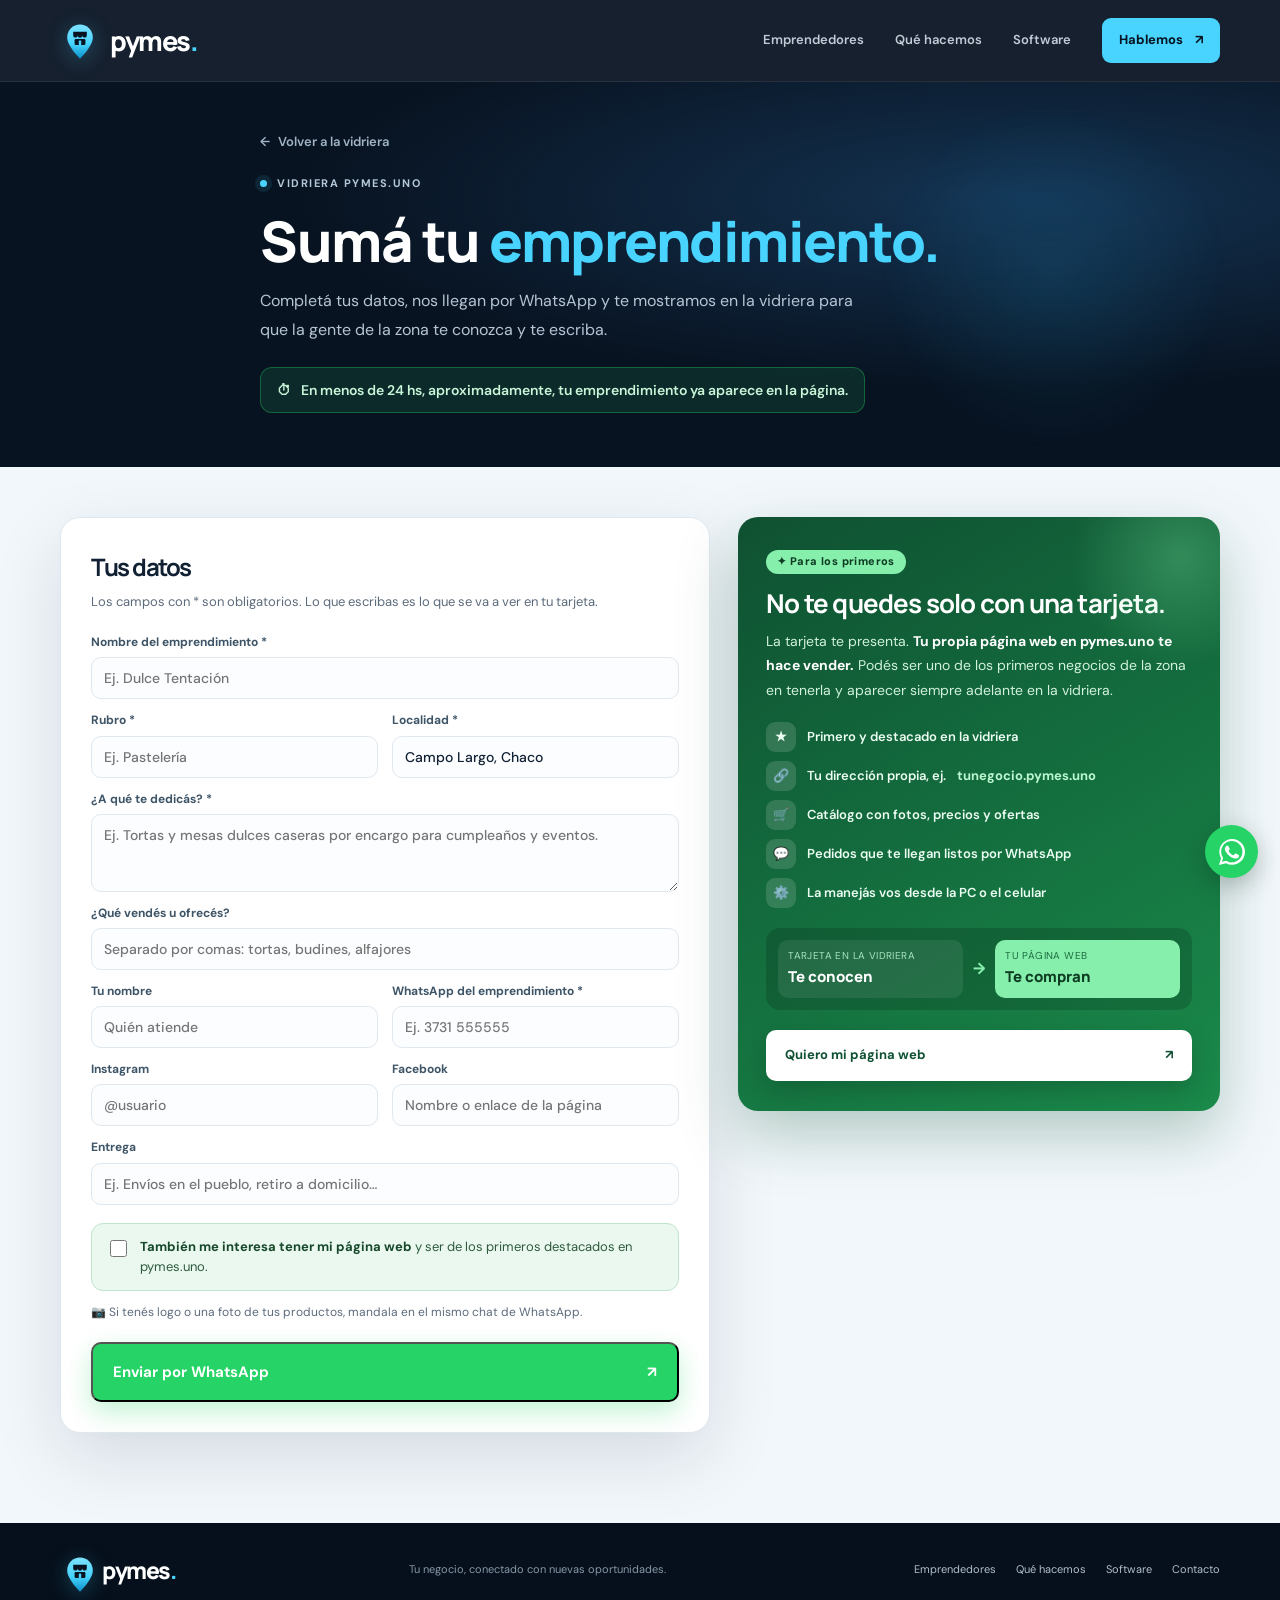
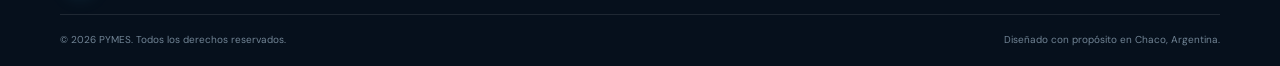
==== sumate.html @ 7f814255 "Add files via upload" ====
<!doctype html>
<html lang="es">
<head>
  <meta charset="utf-8">
  <meta name="viewport" content="width=device-width, initial-scale=1">
  <meta name="theme-color" content="#081321">
  <meta name="description" content="Sumá tu emprendimiento a la vidriera de pymes.uno: completá tus datos y en menos de 24 hs aparecés para que la gente de la zona te conozca.">
  <meta property="og:title" content="Sumá tu emprendimiento | pymes.uno">
  <meta property="og:description" content="Completá tus datos y en menos de 24 hs tu emprendimiento aparece en la vidriera de pymes.uno.">
  <meta property="og:type" content="website">
  <meta property="og:image" content="https://pymes.uno/assets/compartir.png">
  <meta property="og:image:width" content="1200">
  <meta property="og:image:height" content="630">
  <meta name="twitter:card" content="summary_large_image">
  <link rel="apple-touch-icon" href="assets/logo-512.png">
  <title>Sumá tu emprendimiento — pymes.uno</title>
  <link rel="icon" href="assets/favicon.svg" type="image/svg+xml">
  <link rel="preconnect" href="https://fonts.googleapis.com">
  <link rel="preconnect" href="https://fonts.gstatic.com" crossorigin>
  <link href="https://fonts.googleapis.com/css2?family=DM+Sans:wght@400;500;600;700&family=Manrope:wght@400;500;600;700;800&display=swap" rel="stylesheet">
  <link rel="stylesheet" href="styles.css">
</head>
<body>
  <a class="skip-link" href="#contenido">Saltar al contenido</a>
  <header class="site-header" id="inicio">
    <div class="container nav-wrap">
      <a class="brand" href="index.html" aria-label="PYMES, ir al inicio">
        <span class="brand-mark" aria-hidden="true"><img src="assets/logo-icono.svg" alt="" width="38" height="38"></span>
        <span class="brand-name">pymes<span>.</span></span>
      </a>
      <button class="menu-toggle" aria-label="Abrir menú" aria-expanded="false" aria-controls="site-nav">
        <span></span><span></span><span></span>
      </button>
      <nav class="site-nav" id="site-nav" aria-label="Navegación principal">
        <a href="index.html#emprendedores">Emprendedores</a>
        <a href="index.html#servicios">Qué hacemos</a>
        <a href="index.html#software">Software</a>
        <a class="nav-cta" href="index.html#contacto">Hablemos <span aria-hidden="true">↗</span></a>
      </nav>
    </div>
  </header>

  <main id="contenido">
    <section class="sm-hero section-dark">
      <div class="hero-glow glow-one"></div>
      <div class="container sm-hero-inner">
        <a class="sm-back" href="index.html#emprendedores"><span aria-hidden="true">←</span> Volver a la vidriera</a>
        <div class="eyebrow"><span class="eyebrow-dot"></span> Vidriera pymes.uno</div>
        <h1>Sumá tu <span>emprendimiento.</span></h1>
        <p class="sm-lead">Completá tus datos, nos llegan por WhatsApp y te mostramos en la vidriera para que la gente de la zona te conozca y te escriba.</p>
        <div class="sm-badge"><span aria-hidden="true">⏱</span> En menos de 24&nbsp;hs, aproximadamente, tu emprendimiento ya aparece en la página.</div>
      </div>
    </section>

    <section class="sm-body">
      <div class="container sm-grid">
        <form class="sm-form" id="alta-form" novalidate>
          <h2>Tus datos</h2>
          <p class="sm-form-sub">Los campos con * son obligatorios. Lo que escribas es lo que se va a ver en tu tarjeta.</p>

          <div class="alta-grid">
            <label class="alta-full">Nombre del emprendimiento *<input name="nombre" required maxlength="60" placeholder="Ej. Dulce Tentación"></label>
            <label>Rubro *<input name="rubro" required maxlength="40" list="alta-rubros" placeholder="Ej. Pastelería"></label>
            <label>Localidad *<input name="localidad" required maxlength="50" value="Campo Largo, Chaco"></label>
            <label class="alta-full">¿A qué te dedicás? *<textarea name="descripcion" required maxlength="220" rows="3" placeholder="Ej. Tortas y mesas dulces caseras por encargo para cumpleaños y eventos."></textarea></label>
            <label class="alta-full">¿Qué vendés u ofrecés?<input name="ofrece" maxlength="120" placeholder="Separado por comas: tortas, budines, alfajores"></label>
            <label>Tu nombre<input name="responsable" maxlength="40" placeholder="Quién atiende"></label>
            <label>WhatsApp del emprendimiento *<input name="whatsapp" required inputmode="tel" maxlength="20" placeholder="Ej. 3731 555555"></label>
            <label>Instagram<input name="instagram" maxlength="40" placeholder="@usuario"></label>
            <label>Facebook<input name="facebook" maxlength="120" placeholder="Nombre o enlace de la página"></label>
            <label class="alta-full">Entrega<input name="entrega" maxlength="60" placeholder="Ej. Envíos en el pueblo, retiro a domicilio…"></label>
          </div>
          <datalist id="alta-rubros"><option value="Pastelería"><option value="Comida casera"><option value="Ropa y accesorios"><option value="Artesanías"><option value="Belleza y estética"><option value="Servicios"><option value="Oficios"><option value="Almacén"><option value="Distribuidora"><option value="Plantas y jardín"><option value="Mascotas"><option value="Tecnología"></datalist>

          <label class="alta-check"><input type="checkbox" name="quiereweb" id="alta-quiereweb"> <span><strong>También me interesa tener mi página web</strong> y ser de los primeros destacados en pymes.uno.</span></label>
          <p class="alta-tip">📷 Si tenés logo o una foto de tus productos, mandala en el mismo chat de WhatsApp.</p>
          <p class="alta-error" id="alta-error" hidden></p>

          <button type="submit" class="button sm-submit">Enviar por WhatsApp <span aria-hidden="true">↗</span></button>
          <p class="sm-ok" id="alta-ok" hidden>✅ ¡Listo! Se abrió WhatsApp con tus datos: <strong>tocá enviar</strong> y en menos de 24&nbsp;hs aparecés en la vidriera.</p>
        </form>

        <aside class="upsell" aria-labelledby="upsell-titulo">
          <span class="upsell-tag">✦ Para los primeros</span>
          <h3 id="upsell-titulo">No te quedes solo con una tarjeta.</h3>
          <p>La tarjeta te presenta. <strong>Tu propia página web en pymes.uno te hace vender.</strong> Podés ser uno de los primeros negocios de la zona en tenerla y aparecer siempre adelante en la vidriera.</p>
          <ul class="upsell-list">
            <li><span>★</span> Primero y destacado en la vidriera</li>
            <li><span>🔗</span> Tu dirección propia, ej. <b>tunegocio.pymes.uno</b></li>
            <li><span>🛒</span> Catálogo con fotos, precios y ofertas</li>
            <li><span>💬</span> Pedidos que te llegan listos por WhatsApp</li>
            <li><span>⚙️</span> La manejás vos desde la PC o el celular</li>
          </ul>
          <div class="upsell-compare" aria-label="Tarjeta o página web">
            <div><small>Tarjeta en la vidriera</small><b>Te conocen</b></div>
            <span aria-hidden="true">→</span>
            <div class="upsell-compare-web"><small>Tu página web</small><b>Te compran</b></div>
          </div>
          <a class="button upsell-btn" id="upsell-cta" href="index.html#contacto">Quiero mi página web <span aria-hidden="true">↗</span></a>
        </aside>
      </div>
    </section>
  </main>

  <footer class="site-footer">
    <div class="container footer-main"><a class="brand footer-brand" href="index.html"><span class="brand-mark" aria-hidden="true"><img src="assets/logo-icono.svg" alt="" width="38" height="38"></span><span class="brand-name">pymes<span>.</span></span></a><p>Tu negocio, conectado con nuevas oportunidades.</p><nav aria-label="Enlaces del pie de página"><a href="index.html#emprendedores">Emprendedores</a><a href="index.html#servicios">Qué hacemos</a><a href="index.html#software">Software</a><a href="index.html#contacto">Contacto</a></nav></div>
    <div class="container footer-bottom"><span>© <span id="year">2026</span> PYMES. Todos los derechos reservados.</span><span>Diseñado con propósito en Chaco, Argentina.</span></div>
  </footer>

  <a class="whatsapp-float" id="whatsapp-float" href="https://wa.me/5490000000000" target="_blank" rel="noopener noreferrer" aria-label="Contactar a PYMES por WhatsApp"><svg viewBox="0 0 24 24" aria-hidden="true"><path d="M20.5 3.5A11.8 11.8 0 0 0 12.1 0C5.6 0 .3 5.3.3 11.8c0 2.1.6 4.1 1.6 5.9L0 24l6.5-1.7a11.8 11.8 0 0 0 5.6 1.4h.1c6.5 0 11.8-5.3 11.8-11.8 0-3.2-1.2-6.2-3.5-8.4ZM12.1 21.7a9.8 9.8 0 0 1-5-1.4l-.4-.2-3.9 1 1-3.8-.3-.4a9.7 9.7 0 0 1-1.5-5.2c0-5.4 4.4-9.8 9.8-9.8 2.6 0 5.1 1 6.9 2.9a9.7 9.7 0 0 1 2.9 6.9c0 5.4-4.4 9.8-9.8 9.8Zm5.4-7.3c-.3-.2-1.8-.9-2.1-1-.3-.1-.5-.2-.7.2-.2.3-.8 1-1 1.2-.2.2-.4.2-.7.1-.3-.2-1.3-.5-2.4-1.5-.9-.8-1.5-1.8-1.7-2.1-.2-.3 0-.5.1-.6l.5-.6c.2-.2.2-.3.3-.5.1-.2 0-.4 0-.6-.1-.2-.7-1.7-1-2.3-.2-.6-.5-.5-.7-.5H7.5c-.2 0-.6.1-.9.4-.3.3-1.2 1.1-1.2 2.6s1.2 3 1.4 3.2c.2.2 2.3 3.5 5.6 4.9.8.3 1.4.5 1.9.6.8.2 1.5.2 2 .1.6-.1 1.8-.7 2-1.4.2-.7.2-1.3.2-1.4-.1-.1-.3-.2-.6-.4Z"/></svg></a>
  <script src="script.js"></script>
</body>
</html>
---- styles.css ----
/* PYMES — estilos principales. Personalizá los colores desde :root. */
:root{--navy:#081321;--navy-2:#0d1d30;--navy-3:#132940;--cyan:#48d4ff;--cyan-2:#7de2ff;--blue:#0b91c8;--ink:#112033;--muted:#5c6b7c;--pale:#f2f7fb;--line:#dfe8ef;--white:#fff;--radius:20px;--shadow:0 24px 70px rgba(9,28,48,.12)}
*{box-sizing:border-box}html{scroll-behavior:smooth;scroll-padding-top:92px}body{margin:0;font-family:"DM Sans",sans-serif;color:var(--ink);background:#fff;line-height:1.6;-webkit-font-smoothing:antialiased}body.menu-open{overflow:hidden}a{color:inherit;text-decoration:none}button{font:inherit}.container{width:min(1160px,calc(100% - 48px));margin-inline:auto}.skip-link{position:absolute;left:-999px;top:10px;z-index:100;background:white;padding:10px}.skip-link:focus{left:10px}.site-header{height:82px;position:sticky;top:0;z-index:50;background:rgba(8,19,33,.94);backdrop-filter:blur(18px);border-bottom:1px solid rgba(255,255,255,.08)}.nav-wrap{height:100%;display:flex;align-items:center;justify-content:space-between}.brand{display:inline-flex;align-items:center;gap:10px;color:white}.brand-mark{display:grid;place-items:center;width:40px;height:40px}.brand-mark img{display:block;width:40px;height:40px;filter:drop-shadow(0 4px 10px rgba(72,212,255,.25))}.brand-mark svg{width:30px;height:30px;fill:none;stroke:var(--navy);stroke-width:2.7;stroke-linecap:round;stroke-linejoin:round}.brand-name{font:800 27px/1 Manrope,sans-serif;letter-spacing:-1.5px}.brand-name span{color:var(--cyan)}.site-nav{display:flex;align-items:center;gap:31px;color:#c2ccd7;font-size:13px;font-weight:600}.site-nav a:not(.nav-cta):hover,.site-footer nav a:hover{color:var(--cyan)}.nav-cta{background:var(--cyan);color:var(--navy);padding:12px 17px;border-radius:9px;font-weight:700}.nav-cta span{margin-left:9px}.menu-toggle{display:none;background:none;border:0;color:white}.hero{position:relative;overflow:hidden;background:radial-gradient(ellipse at 77% 43%,#122e4a 0,transparent 45%),var(--navy);color:white;padding:82px 0 0}.hero-glow{position:absolute;pointer-events:none;border-radius:50%;filter:blur(1px)}.glow-one{width:350px;height:350px;right:4%;top:5%;background:radial-gradient(circle,rgba(33,172,227,.13),transparent 70%)}.glow-two{width:240px;height:240px;left:-120px;bottom:10%;background:radial-gradient(circle,rgba(72,212,255,.08),transparent 70%)}.hero-grid{position:relative;display:grid;grid-template-columns:1.04fr .96fr;gap:40px;align-items:center;min-height:480px}.hero-copy{padding-bottom:44px;position:relative;z-index:2}.eyebrow{display:flex;align-items:center;gap:10px;color:#b4c8d9;font-size:11px;font-weight:700;letter-spacing:1.5px;text-transform:uppercase}.eyebrow-dot{width:7px;height:7px;border-radius:50%;background:var(--cyan);box-shadow:0 0 0 5px rgba(72,212,255,.1)}h1,h2,h3,p{margin-top:0}h1,h2,h3{font-family:Manrope,sans-serif;letter-spacing:-1.5px}h1{font-size:clamp(42px,5.2vw,66px);line-height:1.12;margin:25px 0 20px;font-weight:800}h1 span,h2 span{color:var(--cyan)}.hero-lead{max-width:515px;color:#b6c5d4;font-size:17px;line-height:1.8;margin-bottom:29px}.hero-actions{display:flex;gap:12px;flex-wrap:wrap}.button{display:inline-flex;align-items:center;justify-content:center;gap:19px;padding:15px 19px;border-radius:10px;font-size:13px;font-weight:700;transition:transform .2s,background .2s;cursor:pointer}.button:hover{transform:translateY(-2px)}.button-primary{background:var(--cyan);color:var(--navy);box-shadow:0 8px 25px rgba(72,212,255,.12)}.button-primary:hover{background:var(--cyan-2)}.button-ghost{border:1px solid rgba(255,255,255,.2);color:#e0e8ef}.button-ghost:hover{background:rgba(255,255,255,.06)}.hero-proof{display:flex;align-items:center;gap:11px;margin-top:31px}.proof-icon{width:25px;height:25px;border:1px solid rgba(72,212,255,.4);border-radius:50%;display:grid;place-items:center;color:var(--cyan)}.proof-icon svg{width:14px;height:14px;fill:none;stroke:currentColor;stroke-width:2.5;stroke-linecap:round;stroke-linejoin:round}.hero-proof p{margin:0;color:#9aabba;font-size:12px}.hero-proof strong{color:#e5edf4}.hero-art{position:relative;height:425px;display:flex;align-items:center;justify-content:center}.orbit{position:absolute;border:1px solid rgba(89,192,231,.12);border-radius:50%;transform:rotate(-20deg)}.orbit-a{width:430px;height:290px}.orbit-b{width:500px;height:340px;transform:rotate(30deg)}.browser-card{position:relative;width:min(390px,85%);z-index:2;background:#e8f1f6;border:1px solid rgba(255,255,255,.45);border-radius:13px;overflow:hidden;box-shadow:0 30px 80px rgba(0,0,0,.28);transform:rotate(-3deg)}.browser-top{height:32px;display:flex;align-items:center;gap:12px;padding:0 12px;background:#d6e3eb}.browser-dots{display:flex;gap:4px}.browser-dots i{width:6px;height:6px;background:#94a8b7;border-radius:50%}.browser-address{flex:1;text-align:center;background:#edf3f7;border-radius:5px;color:#9aaab6;font-size:7px;padding:3px}.browser-menu{font-size:10px;color:#8295a3}.mock-site{background:#fff;min-height:255px;color:#10273a;position:relative;overflow:hidden}.mock-nav{height:39px;display:flex;align-items:center;justify-content:space-between;padding:0 18px;border-bottom:1px solid #edf1f4}.mock-logo{font-size:8px;font-weight:800;letter-spacing:1px}.mock-logo span{color:#2688a8}.mock-links{font-size:5px;color:#778997}.mock-content{padding:30px 0 25px 23px;position:relative;z-index:2;width:65%}.mock-kicker{font-size:6px;letter-spacing:1.5px;color:#288eae;font-weight:800}.mock-title{font:800 25px/1.05 Manrope,sans-serif;letter-spacing:-1px;margin:9px 0}.mock-lines i{display:block;width:90px;height:3px;background:#dce6ec;border-radius:2px;margin:5px 0}.mock-lines i+ i{width:65px}.mock-btn{width:70px;height:18px;background:#0e2b43;border-radius:4px;margin-top:14px}.mock-photo{position:absolute;right:0;top:48px;width:43%;height:180px;background:linear-gradient(145deg,#b7d8dc,#e4d3b3);overflow:hidden}.photo-sun{position:absolute;right:20px;top:22px;width:36px;height:36px;border-radius:50%;background:#f3c879}.photo-hill{position:absolute;bottom:-20px;width:130px;height:120px;border-radius:50% 50% 0 0;transform:rotate(-20deg)}.hill-a{left:-30px;background:#5d9d9b}.hill-b{right:-45px;background:#356d79;transform:rotate(25deg)}.mock-bottom{display:flex;gap:6px;padding:10px 18px;background:#f6f9fb}.mock-bottom span{height:17px;flex:1;background:#e4edf2;border-radius:3px}.phone-card{position:absolute;z-index:3;right:3%;bottom:29px;width:106px;height:205px;border:4px solid #dce9f0;border-radius:20px;background:#dce9f0;box-shadow:0 20px 40px #020a12aa;transform:rotate(7deg)}.phone-speaker{position:absolute;top:4px;left:35px;width:28px;height:4px;border-radius:4px;background:#718391;z-index:3}.phone-screen{height:100%;border-radius:14px;overflow:hidden;background:white;padding:20px 8px 8px;color:#143047}.phone-brand{font-size:6px;font-weight:800;letter-spacing:.5px}.phone-image{height:68px;margin-top:8px;border-radius:4px;background:linear-gradient(145deg,#b4d9dc,#e6c88f);position:relative}.phone-image:after{content:"";position:absolute;width:70px;height:55px;bottom:-10px;right:-5px;background:#4b898a;clip-path:polygon(0 100%,55% 0,100% 100%)}.phone-line{height:4px;width:68%;background:#dce6eb;border-radius:3px;margin-top:6px}.phone-line.long{width:90%;margin-top:11px}.phone-button{height:12px;width:55%;background:#102c44;border-radius:3px;margin-top:9px}.phone-row{display:flex;gap:5px;margin-top:12px}.phone-row i{height:20px;flex:1;background:#edf3f5;border-radius:3px}.float-chip{position:absolute;z-index:4;display:flex;align-items:center;gap:8px;border:1px solid rgba(255,255,255,.12);background:rgba(16,37,57,.9);backdrop-filter:blur(12px);padding:10px 13px;border-radius:10px;font-size:10px;color:#e3edf5;box-shadow:0 10px 35px #0002}.chip-top{top:38px;left:0}.chip-bottom{bottom:37px;left:1%}.chip-dot{width:7px;height:7px;border-radius:50%;background:#56e0ad;box-shadow:0 0 0 4px #56e0ad20}.chip-check{display:grid;place-items:center;background:#48d4ff;color:#081321;border-radius:50%;width:17px;height:17px;font-weight:800}.hero-bottom{position:relative;display:flex;align-items:center;gap:28px;padding:24px 0 25px;border-top:1px solid rgba(255,255,255,.1);font-size:10px;letter-spacing:1.3px;color:#8498aa}.hero-bottom>span{font-weight:700}.hero-categories{display:flex;gap:13px;align-items:center;flex-wrap:wrap;letter-spacing:0;color:#c1ced9;font-size:12px}.hero-categories b{color:var(--cyan)}.trust-strip{border-bottom:1px solid #eaf0f4;background:#fff}.trust-inner{display:grid;grid-template-columns:repeat(3,1fr);padding:25px 0;gap:20px}.trust-item{display:flex;align-items:center;gap:13px;padding-left:24px;border-right:1px solid #e8eef2}.trust-item:first-child{padding-left:0}.trust-item:last-child{border:0}.trust-icon{width:38px;height:38px;display:grid;place-items:center;border-radius:11px;background:#e9f8fd;color:#087ba8;font-size:24px}.trust-item strong,.trust-item small{display:block}.trust-item strong{font:700 12px Manrope,sans-serif}.trust-item small{font-size:10px;color:#7b8996;margin-top:3px}.section{padding:100px 0}.section-light{background:#fff}.section-pale{background:var(--pale)}.section-heading{display:flex;align-items:flex-end;justify-content:space-between;gap:45px;margin-bottom:42px}.eyebrow-light{color:#4c6b80}.section-heading h2,.industries-copy h2,.about-copy h2{font-size:clamp(34px,4vw,48px);line-height:1.16;margin:17px 0 0}.section-heading h2 span,.industries-copy h2 span,.about-copy h2 span{color:#168dbb}.section-heading>p{max-width:430px;color:var(--muted);font-size:14px;line-height:1.85;margin-bottom:4px}.service-grid{display:grid;grid-template-columns:repeat(4,1fr);gap:16px}.service-card{position:relative;min-height:292px;padding:26px 22px;border:1px solid #e3ebf0;border-radius:15px;background:white;transition:transform .25s,box-shadow .25s,border-color .25s}.service-card:hover{transform:translateY(-5px);box-shadow:var(--shadow);border-color:#c3eaf7}.service-featured{background:var(--navy);color:white;border-color:var(--navy)}.service-number{position:absolute;right:22px;top:21px;color:#a9b8c4;font-size:10px;font-weight:700;letter-spacing:1px}.service-featured .service-number{color:#64869d}.service-icon{display:grid;place-items:center;width:48px;height:48px;background:#e9f8fd;border-radius:13px;margin-bottom:23px;color:#087fae}.service-featured .service-icon{background:rgba(72,212,255,.15);color:var(--cyan)}.service-icon svg{width:23px;height:23px;fill:none;stroke:currentColor;stroke-width:1.6;stroke-linecap:round;stroke-linejoin:round}.service-card h3{font-size:17px;line-height:1.35;letter-spacing:-.5px;margin-bottom:11px}.service-card p{font-size:12px;line-height:1.8;color:#6a7a88;margin-bottom:20px}.service-featured p{color:#a7b8c8}.text-link{display:inline-flex;gap:8px;align-items:center;color:#087fae;font-size:11px;font-weight:700}.service-featured .text-link{color:var(--cyan)}.text-link span{font-size:15px}.small-note{font-size:12px;color:#748493;margin:22px 0 0}.industries-layout{display:grid;grid-template-columns:.78fr 1.22fr;gap:70px;align-items:center}.industries-copy h2{margin-bottom:22px}.industries-copy>p,.about-copy>p{color:var(--muted);font-size:14px;line-height:1.9;margin-bottom:25px}.button-dark{background:var(--navy);color:white}.button-dark:hover{background:#17344d}.industry-grid{display:grid;grid-template-columns:repeat(2,1fr);gap:16px}.industry-card{overflow:hidden;background:white;border:1px solid #e3ebf0;border-radius:15px;box-shadow:0 8px 25px rgba(11,35,54,.03)}.industry-art{height:155px;position:relative;overflow:hidden;display:grid;place-items:center}.art-store{background:linear-gradient(135deg,#e2f2f5,#c5e0e6)}.art-awning{position:absolute;width:135px;height:83px;top:36px;background:#f7fbfc;border:5px solid #527b8a;border-bottom:0;border-radius:5px 5px 0 0;box-shadow:0 10px 0 #a6cbd2}.art-awning:before{content:"";position:absolute;left:-5px;right:-5px;top:18px;height:22px;background:repeating-linear-gradient(90deg,#0e759a 0 22px,#f3fafc 22px 44px);border-radius:2px}.art-window{position:absolute;width:92px;height:48px;top:87px;background:#a7d4dc;border:5px solid #527b8a}.art-food{background:linear-gradient(135deg,#f8e7ce,#e8c6a0)}.plate{width:118px;height:118px;background:#fffaf1;border:9px solid #e8dfce;border-radius:50%;box-shadow:0 12px 25px #9a6a3d30}.plate-food{position:absolute;width:78px;height:78px;border-radius:50%;background:radial-gradient(circle at 30% 35%,#f6bd54 0 10%,transparent 11%),radial-gradient(circle at 65% 30%,#6c9d59 0 12%,transparent 13%),radial-gradient(circle at 58% 70%,#c85c3c 0 16%,transparent 17%),radial-gradient(circle at 30% 70%,#f0a34c 0 13%,transparent 14%),#e9d39a}.food-leaf{position:absolute;width:24px;height:42px;border-radius:100% 0 100% 0;background:#5f8d54;transform:rotate(35deg);top:25px;right:calc(50% - 65px)}.art-tools{background:linear-gradient(135deg,#d9e6f2,#a8c0d7)}.tool-shape{position:absolute;width:24px;height:105px;border-radius:12px;background:#234c6c;box-shadow:inset -5px 0 #4c7899}.tool-one{transform:rotate(38deg)}.tool-two{transform:rotate(-38deg);background:#e8f0f5;box-shadow:inset -5px 0 #9ab2c5}.tool-three{width:80px;height:16px;transform:rotate(90deg);background:#0f8fb8;box-shadow:inset -5px 0 #54b8d5}.art-wellness{background:linear-gradient(135deg,#e4e8dd,#c3d4bd)}.wellness-circle{width:96px;height:96px;border:2px solid #829a7d;border-radius:50%;position:absolute}.wellness-person{position:absolute;width:36px;height:36px;background:#b56c4e;border-radius:50%;top:30px;left:calc(50% - 18px)}.wellness-person:after{content:"";position:absolute;width:67px;height:62px;top:35px;left:-15px;background:#476b5b;border-radius:35px 35px 10px 10px}.wellness-leaf{position:absolute;width:30px;height:45px;border-radius:100% 0 100% 0;background:#6e9369;right:calc(50% - 66px);top:23px;transform:rotate(30deg)}.industry-label{display:flex;align-items:center;gap:11px;padding:15px 14px}.industry-emoji{display:grid;place-items:center;flex-shrink:0;width:33px;height:33px;background:#eaf7fb;border-radius:9px;color:#0b83ad;font-size:18px}.industry-label>div{flex:1}.industry-label h3{font-size:12px;letter-spacing:-.2px;margin:0 0 3px}.industry-label p{font-size:10px;color:#7b8996;line-height:1.45;margin:0}.industry-arrow{color:#1b9bc4;font-size:17px}.section-dark{background:var(--navy);color:white}.process-section{position:relative;overflow:hidden;background:radial-gradient(ellipse at 50% 100%,#112b42 0,transparent 60%),var(--navy)}.section-heading-dark h2 span{color:var(--cyan)}.section-heading-dark>p{color:#a7b8c8}.process-grid{display:grid;grid-template-columns:repeat(4,1fr);gap:0;border-top:1px solid rgba(255,255,255,.14)}.process-step{position:relative;padding:30px 24px 5px 0;border-right:1px solid rgba(255,255,255,.1);margin-right:24px}.process-step:last-child{border:0;margin-right:0}.step-count{position:absolute;right:24px;top:28px;color:#55738a;font-size:11px;font-weight:700;letter-spacing:1px}.step-icon{display:grid;place-items:center;width:48px;height:48px;border-radius:13px;border:1px solid rgba(72,212,255,.2);background:rgba(72,212,255,.08);color:var(--cyan);margin-bottom:23px}.step-icon svg{width:23px;height:23px;fill:none;stroke:currentColor;stroke-width:1.7;stroke-linecap:round;stroke-linejoin:round}.process-step h3{font-size:16px;letter-spacing:-.4px;margin-bottom:10px}.process-step p{font-size:12px;line-height:1.8;color:#9eafbe;max-width:220px;margin-bottom:0}.about-grid{display:grid;grid-template-columns:.9fr 1.1fr;gap:90px;align-items:center}.about-visual{position:relative;min-height:380px;display:grid;place-items:center}.about-panel{position:relative;z-index:2;width:100%;max-width:400px;min-height:310px;padding:25px 27px;background:linear-gradient(145deg,#0e2b43,#081321);border-radius:20px;color:white;box-shadow:0 25px 60px rgba(9,28,48,.18);overflow:hidden}.about-panel:after{content:"";position:absolute;width:230px;height:230px;right:-90px;top:60px;border:1px solid rgba(72,212,255,.22);border-radius:50%;box-shadow:0 0 0 25px rgba(72,212,255,.03),0 0 0 50px rgba(72,212,255,.025)}.about-panel-top{display:flex;align-items:center;justify-content:space-between}.mini-brand{display:flex;align-items:center;gap:7px;font:700 13px Manrope,sans-serif}.mini-mark{display:grid;place-items:center;background:var(--cyan);color:var(--navy);font-weight:800;border-radius:6px;width:25px;height:25px}.status-pill{font-size:9px;color:#b9d3df;border:1px solid #33566d;padding:6px 9px;border-radius:20px}.status-pill i{display:inline-block;width:5px;height:5px;background:#55d7a0;border-radius:50%;margin-right:5px}.about-big-type{position:relative;z-index:1;font:800 clamp(28px,3.3vw,41px)/1.18 Manrope,sans-serif;letter-spacing:-1.7px;margin-top:43px}.about-big-type span{color:var(--cyan)}.about-bottom{position:absolute;bottom:22px;left:27px;right:27px;display:flex;justify-content:space-between;align-items:center;color:#8da7b9;font-size:8px;letter-spacing:1.5px}.about-star{font-size:25px;color:var(--cyan)}.about-orb{position:absolute;right:0;bottom:8px;width:105px;height:105px;border-radius:50%;background:linear-gradient(145deg,#75e1ff,#0e8fc0);box-shadow:0 12px 40px #1596be40}.about-sticker{position:absolute;z-index:3;left:0;bottom:36px;padding:14px 18px;border-radius:12px;background:white;box-shadow:0 12px 30px #0b23361c;font-size:11px;line-height:1.4;color:#647485;transform:rotate(-5deg)}.about-sticker b{font:800 15px Manrope,sans-serif;color:var(--ink)}.about-copy h2{font-size:clamp(32px,3.5vw,44px);margin:17px 0 24px}.about-values{display:flex;gap:26px;border-top:1px solid #e1eaf0;padding-top:22px;margin-top:27px}.about-values div{display:flex;flex-direction:column;gap:6px}.about-values span{color:#1a9ac3;font-size:10px;font-weight:700}.about-values strong{font:700 12px Manrope,sans-serif}.cta-section{position:relative;overflow:hidden;background:#0b2236;color:white;padding:75px 0}.cta-glow{position:absolute;right:10%;top:-170px;width:450px;height:450px;border-radius:50%;background:radial-gradient(circle,rgba(29,155,200,.18),transparent 70%)}.cta-inner{position:relative;display:grid;grid-template-columns:70px 1fr auto;align-items:center;gap:30px}.cta-symbol{width:64px;height:64px;display:grid;place-items:center;border-radius:17px;background:var(--cyan)}.cta-symbol svg{width:42px;height:42px;fill:none;stroke:var(--navy);stroke-width:2.4;stroke-linecap:round;stroke-linejoin:round}.cta-copy h2{font-size:clamp(34px,4vw,46px);line-height:1.15;margin:14px 0 12px}.cta-copy p{font-size:13px;color:#afc0ce;max-width:470px;margin-bottom:0}.button-large{padding:17px 21px;white-space:nowrap}.cta-action{display:flex;flex-direction:column;align-items:flex-start;gap:11px}.cta-action small{font-size:10px;color:#9db0bf}.site-footer{background:#06101c;color:#b0bfcc;padding:31px 0 18px}.footer-main{display:grid;grid-template-columns:1fr 1.4fr 1fr;align-items:center;gap:20px;padding-bottom:28px}.footer-brand .brand-mark{width:32px;height:32px;border-radius:9px}.footer-brand .brand-mark svg{width:25px}.footer-brand .brand-name{font-size:23px}.footer-main>p{font-size:11px;margin:0;color:#8798a7}.site-footer nav{display:flex;justify-content:flex-end;gap:20px;font-size:11px}.footer-bottom{display:flex;justify-content:space-between;gap:20px;padding-top:17px;border-top:1px solid rgba(255,255,255,.1);font-size:10px;color:#718495}.whatsapp-float{position:fixed;z-index:40;right:22px;bottom:22px;width:53px;height:53px;display:grid;place-items:center;border-radius:50%;background:#25d366;box-shadow:0 8px 25px #08201845;transition:transform .2s}.whatsapp-float:hover{transform:translateY(-3px) scale(1.04)}.whatsapp-float svg{width:26px;height:26px;fill:white}
.pos-section{position:relative;overflow:hidden;background:radial-gradient(ellipse at 15% 0,#11304b 0,transparent 55%),var(--navy)}.section-heading-dark>p strong{color:#e5edf4}.pos-new{background:var(--cyan);color:var(--navy);padding:3px 8px;border-radius:20px;font-size:10px;letter-spacing:1px}.pos-link{display:flex;gap:20px;align-items:flex-start;padding:24px 26px;margin-bottom:18px;border:1px solid rgba(72,212,255,.25);border-radius:15px;background:rgba(72,212,255,.06)}.pos-link-icon{flex-shrink:0;display:grid;place-items:center;width:48px;height:48px;border-radius:13px;background:var(--cyan);color:var(--navy)}.pos-link-icon svg{width:23px;height:23px;fill:none;stroke:currentColor;stroke-width:2;stroke-linecap:round;stroke-linejoin:round}.pos-link h3{font-size:17px;letter-spacing:-.4px;margin-bottom:6px}.pos-link p{font-size:13px;line-height:1.8;color:#a7b8c8;margin:0}.pos-link strong{color:#e5edf4}.pos-grid{display:grid;grid-template-columns:repeat(2,1fr);gap:18px}.pos-card{display:flex;flex-direction:column;padding:30px 28px;border:1px solid rgba(255,255,255,.12);border-radius:18px;background:rgba(255,255,255,.03)}.pos-card-pro{background:linear-gradient(150deg,#123a63,#0b1f36);border-color:rgba(72,212,255,.35);box-shadow:0 25px 60px rgba(0,0,0,.25)}.pos-card-top{display:flex;align-items:center;justify-content:space-between;gap:12px;flex-wrap:wrap;margin-bottom:20px}.pos-badge{font:800 13px Manrope,sans-serif;padding:7px 12px;border-radius:8px;background:rgba(72,212,255,.14);color:var(--cyan)}.pos-card-pro .pos-badge{background:var(--cyan);color:var(--navy)}.pos-for{font-size:11px;font-weight:700;letter-spacing:.5px;color:#8fa6b9;text-transform:uppercase}.pos-dev{display:inline-flex;align-items:center;gap:7px;font-size:11px;font-weight:700;letter-spacing:.5px;text-transform:uppercase;color:#ffd27a;border:1px solid rgba(255,210,122,.4);background:rgba(255,210,122,.08);padding:6px 11px;border-radius:20px}.pos-dev i{width:7px;height:7px;border-radius:50%;background:#ffd27a;box-shadow:0 0 0 4px rgba(255,210,122,.15)}.pos-for-sub{display:block;margin:-6px 0 12px}.pos-lead strong{color:#fff}.pos-card h3{font-size:26px;line-height:1.2;margin-bottom:12px}.pos-lead{font-size:13px;color:#a7b8c8;line-height:1.8}.pos-list{list-style:none;padding:0;margin:4px 0 24px;display:grid;gap:10px}.pos-list li{position:relative;padding-left:26px;font-size:13px;line-height:1.6;color:#cbd7e1}.pos-list li:before{content:"✓";position:absolute;left:0;top:1px;display:grid;place-items:center;width:17px;height:17px;border-radius:50%;background:rgba(72,212,255,.15);color:var(--cyan);font-size:10px;font-weight:800}.pos-list strong{color:#fff}.pos-specs{margin-top:auto;display:grid;grid-template-columns:repeat(3,1fr);border-top:1px solid rgba(255,255,255,.12);padding-top:18px;gap:10px}.pos-specs div{display:flex;flex-direction:column}.pos-specs b{font:800 17px Manrope,sans-serif;color:var(--cyan)}.pos-specs span{font-size:10px;color:#8fa6b9;text-transform:uppercase;letter-spacing:.8px}.pos-cta{display:flex;align-items:center;justify-content:space-between;gap:20px;flex-wrap:wrap;margin-top:28px;padding-top:26px;border-top:1px solid rgba(255,255,255,.12)}.pos-cta p{margin:0;font-size:14px;color:#a7b8c8}.pos-cta strong{color:#fff}
.pw-card{display:grid;grid-template-columns:1.5fr .7fr;gap:40px;align-items:center;margin-top:18px;padding:32px 30px;border:1px solid rgba(86,224,173,.3);border-radius:18px;background:linear-gradient(150deg,rgba(86,224,173,.08),rgba(255,255,255,.02))}.pw-badge{background:rgba(86,224,173,.16);color:#6ee8b9}.pw-card h3{font-size:26px;line-height:1.2;margin-bottom:12px}.pw-card h3 span{color:#6ee8b9}.pw-list li:before{background:rgba(86,224,173,.16);color:#6ee8b9}.pw-note{margin:0;padding:14px 16px;border-left:3px solid #ffd27a;border-radius:8px;background:rgba(255,210,122,.08);font-size:12px;line-height:1.7;color:#d9c9a3}.pw-note b{color:#ffd27a}.pw-note strong{color:#fff}.pw-phone{justify-self:center;width:200px;padding:9px;border-radius:30px;background:#dce9f0;box-shadow:0 25px 50px rgba(0,0,0,.35);transform:rotate(4deg)}.pw-screen{border-radius:22px;background:#fff;color:#143047;padding:16px 13px;display:grid;gap:10px;font-size:11px}.pw-bar{display:flex;justify-content:space-between;align-items:center}.pw-bar b{font:800 13px Manrope,sans-serif}.pw-bar span{font-size:9px;color:#fff;background:#25d366;padding:3px 8px;border-radius:20px;font-weight:700}.pw-msg{display:grid;gap:3px;background:#e7f9ee;border-radius:10px 10px 10px 2px;padding:9px 10px}.pw-msg small{font-size:8px;color:#3a8a5d;font-weight:700;text-transform:uppercase;letter-spacing:.5px}.pw-row{display:flex;justify-content:space-between;border-top:1px dashed #d4dee5;padding-top:8px}.pw-row b{font-family:Manrope,sans-serif}.pw-btn{text-align:center;background:var(--navy);color:#fff;border-radius:8px;padding:8px;font-weight:700;font-size:10px}.pw-pdf{display:flex;gap:9px;align-items:center;border:1px solid #e3ebf0;border-radius:9px;padding:8px}.pw-pdf i{width:22px;height:28px;border-radius:3px;background:#e5484d;flex-shrink:0}.pw-pdf b{display:block;font-size:10px}.pw-pdf small{font-size:8px;color:#7b8996}
.emp-section{background:var(--pale);padding:64px 0 90px}.emp-list-head{display:flex;align-items:baseline;justify-content:space-between;gap:20px;flex-wrap:wrap;margin-bottom:24px}.emp-list-head h2{font-size:28px;margin:0;display:flex;align-items:center;gap:10px}.emp-list-head p{margin:0;color:var(--muted);font-size:13px}.emp-list-head .emp-count{font:700 12px "DM Sans",sans-serif;letter-spacing:0;padding:3px 10px;margin:0}.emp-reset{border:0;background:none;color:#087fae;font-weight:700;cursor:pointer;text-decoration:underline}.emp-count{margin-left:6px;padding:2px 9px;border-radius:20px;background:#fff;border:1px solid var(--line);font-size:10px;letter-spacing:.4px;color:#087fae}.emp-count:empty{display:none}.emp-tools{display:flex;gap:14px;align-items:center;flex-wrap:wrap;margin-bottom:22px}.emp-tools[hidden]{display:none}.emp-search{flex:1 1 280px;display:flex;align-items:center;gap:10px;background:#fff;border:1px solid var(--line);border-radius:11px;padding:0 14px;height:48px}.emp-search:focus-within{border-color:#8fd9f2;box-shadow:0 0 0 4px rgba(72,212,255,.15)}.emp-search svg{width:18px;height:18px;flex-shrink:0;fill:none;stroke:#6f8293;stroke-width:2;stroke-linecap:round}.emp-search input{flex:1;min-width:0;border:0;outline:0;background:none;font:500 14px "DM Sans",sans-serif;color:var(--ink)}.emp-filters{display:flex;gap:8px;flex-wrap:wrap}.emp-chip{border:1px solid var(--line);background:#fff;color:#3e5568;padding:9px 14px;border-radius:30px;font-size:12px;font-weight:700;cursor:pointer}.emp-chip:hover{border-color:#a9dff1}.emp-chip[aria-pressed=true]{background:var(--navy);border-color:var(--navy);color:#fff}.emp-grid{display:grid;grid-template-columns:repeat(3,1fr);gap:16px}.emp-card{position:relative;display:flex;flex-direction:column;padding:22px;background:#fff;border:1px solid #e3ebf0;border-radius:15px;transition:transform .25s,box-shadow .25s,border-color .25s}.emp-card:hover{transform:translateY(-4px);box-shadow:var(--shadow);border-color:#c3eaf7}.emp-ejemplo{border-style:dashed}.emp-ejemplo::after{content:"EJEMPLO · no se ve en pymes.uno";position:absolute;top:-9px;right:14px;padding:1px 8px;border-radius:10px;background:#fff3e0;color:#b45f06;font-size:9px;font-weight:700;letter-spacing:.4px}.emp-head{display:flex;align-items:center;gap:13px;margin-bottom:12px}.emp-logo{flex-shrink:0;display:grid;place-items:center;width:50px;height:50px;border-radius:14px;overflow:hidden;background:linear-gradient(140deg,var(--navy),var(--navy-3));color:var(--cyan);font:800 16px Manrope,sans-serif;letter-spacing:-.5px}.emp-logo img{width:100%;height:100%;object-fit:cover}.emp-head h3{font-size:16px;line-height:1.3;letter-spacing:-.4px;margin:0 0 2px}.emp-rubro{font-size:11px;font-weight:700;color:#087fae}.emp-desc{font-size:13px;line-height:1.7;color:#5f6f7e;margin:0 0 14px}.emp-tags{list-style:none;display:flex;flex-wrap:wrap;gap:6px;margin:0 0 14px;padding:0}.emp-tags li{padding:4px 10px;border-radius:20px;background:#eaf7fc;color:#0b6f97;font-size:11px;font-weight:600}.emp-info{display:flex;flex-direction:column;gap:3px;font-size:11.5px;color:#6f7f8d;margin-bottom:14px}.emp-actions{margin-top:auto;display:flex;gap:8px;flex-wrap:wrap;padding-top:14px;border-top:1px solid #edf2f5}.emp-link{flex:1 1 auto;text-align:center;padding:9px 12px;border-radius:10px;font-size:12px;font-weight:700;border:1px solid var(--line);color:var(--ink);transition:background .2s,border-color .2s}.emp-link:hover{border-color:#a9dff1;background:#f5fbfe}.emp-wa{background:#25d366;border-color:#25d366;color:#fff}.emp-wa:hover{background:#1eb858;border-color:#1eb858}.emp-ig{color:#c13584}.emp-fb{color:#1877f2}.emp-join{justify-content:center;align-items:flex-start;background:var(--navy);border-color:var(--navy);color:#fff}.emp-join:hover{border-color:var(--cyan)}.emp-join h3{font-size:18px;letter-spacing:-.5px;margin:0 0 8px}.emp-join p{color:#a7b8c8;font-size:13px;line-height:1.7;margin:0 0 16px}.emp-join-link{font-size:13px;font-weight:700;color:var(--cyan)}.emp-empty{text-align:center;color:var(--muted);font-size:13px;margin:20px 0 0}
.vitrina{position:relative;overflow:hidden;background:radial-gradient(ellipse at 78% 40%,#143352 0,transparent 46%),radial-gradient(ellipse at 10% 100%,#0f2a44 0,transparent 40%),var(--navy);padding:70px 0 0}.vitrina-grid{position:relative;display:grid;grid-template-columns:1.1fr .9fr;gap:40px;align-items:center;min-height:500px;padding-bottom:40px}.vitrina h1 span{color:var(--cyan)}.vitrina-lead{max-width:540px;color:#b6c5d4;font-size:17px;line-height:1.8;margin-bottom:28px}.vitrina-search{display:flex;align-items:center;gap:10px;max-width:560px;padding:7px 7px 7px 18px;background:#fff;border-radius:14px;box-shadow:0 18px 50px rgba(0,0,0,.28)}.vitrina-search:focus-within{box-shadow:0 0 0 4px rgba(72,212,255,.35),0 18px 50px rgba(0,0,0,.28)}.vitrina-search svg{width:20px;height:20px;flex-shrink:0;fill:none;stroke:#6f8293;stroke-width:2;stroke-linecap:round}.vitrina-search input{flex:1;min-width:0;border:0;outline:0;background:none;font:500 15px "DM Sans",sans-serif;color:var(--ink);padding:10px 0}.vitrina-search .button{padding:12px 20px;box-shadow:none}.vitrina-rubros{display:flex;flex-wrap:wrap;gap:8px;margin-top:18px;max-width:560px}.vitrina .emp-chip{display:inline-flex;align-items:center;gap:7px;border:1px solid rgba(255,255,255,.14);background:rgba(255,255,255,.05);color:#d5e1ea;padding:8px 13px;border-radius:30px;font-size:12px;font-weight:600;cursor:pointer;transition:background .2s,border-color .2s}.vitrina .emp-chip small{font-size:10px;font-weight:700;color:#7f95a8}.vitrina .emp-chip:hover{border-color:rgba(72,212,255,.5)}.vitrina .emp-chip[aria-pressed=true]{background:var(--cyan);border-color:var(--cyan);color:var(--navy)}.vitrina .emp-chip[aria-pressed=true] small{color:#0b5a7a}.vitrina-stats{display:flex;gap:34px;margin:30px 0 0;padding:0}.vitrina-stats[hidden]{display:none}.vitrina-stats div{display:flex;flex-direction:column}.vitrina-stats dt{font:800 30px Manrope,sans-serif;letter-spacing:-1px;color:#fff;line-height:1.1}.vitrina-stats dd{margin:0;font-size:11px;letter-spacing:.6px;text-transform:uppercase;color:#8ea3b6}.vitrina-art{position:relative;height:440px}.vitrina-art .orbit-a{left:50%;top:50%;margin:-145px 0 0 -215px}.vt-card{position:absolute;display:flex;align-items:center;gap:13px;width:250px;padding:15px 17px;border-radius:16px;background:linear-gradient(150deg,#13304b,#0e2238);border:1px solid rgba(255,255,255,.09);box-shadow:0 22px 50px rgba(0,0,0,.35);animation:vt-float 7s ease-in-out infinite}.vt-card b{display:block;font:700 14px Manrope,sans-serif;color:#fff;letter-spacing:-.3px}.vt-card small{font-size:11px;color:#93a8ba}.vt-emoji{display:grid;place-items:center;flex-shrink:0;width:44px;height:44px;border-radius:12px;background:rgba(72,212,255,.12);font-size:22px}.vt-a{top:30px;left:6%}.vt-b{top:130px;right:0;animation-delay:-2s}.vt-c{top:235px;left:0;animation-delay:-4s}.vt-d{top:335px;right:8%;animation-delay:-5.5s}.vt-chip{left:34%;top:-4px}@keyframes vt-float{0%,100%{transform:translateY(0)}50%{transform:translateY(-9px)}}.vitrina-bottom-links{display:flex;gap:14px;align-items:center;flex-wrap:wrap;letter-spacing:0;font-size:13px}.vitrina-bottom-links a{color:#e3edf5;font-weight:600}.vitrina-bottom-links a:hover{color:var(--cyan)}.vitrina-bottom-links b{color:var(--cyan)}@media(max-width:1000px){.vitrina-grid{grid-template-columns:1fr;min-height:0}.vitrina-art{display:none}}@media(max-width:760px){.vitrina{padding-top:46px}.vitrina h1{font-size:clamp(36px,10vw,52px)}.vitrina-lead{font-size:15px}.vitrina-search{padding-left:14px}.vitrina-search .button{width:auto;padding:11px 14px}.vitrina-stats{gap:22px}.vitrina-stats dt{font-size:24px}.emp-list-head h2{font-size:24px}}.hero-title{font-size:clamp(38px,4.6vw,58px);line-height:1.12;margin:22px 0 18px;font-weight:800}.emp-destacado{border-color:#9fdcf1;box-shadow:0 14px 40px rgba(11,145,200,.12)}.emp-badge{position:absolute;top:-10px;left:18px;padding:2px 10px;border-radius:12px;background:var(--navy);color:var(--cyan);font-size:10px;font-weight:700;letter-spacing:.3px}.emp-web{background:var(--navy);border-color:var(--navy);color:#fff}.emp-web:hover{background:var(--navy-3);border-color:var(--navy-3)}@media(max-width:760px){.hero-title{font-size:clamp(34px,9vw,48px)}}.sm-hero{position:relative;overflow:hidden;background:radial-gradient(ellipse at 80% 30%,#143352 0,transparent 50%),var(--navy);padding:46px 0 54px}.sm-hero-inner{position:relative;max-width:760px}.sm-back{display:inline-flex;gap:8px;margin-bottom:22px;font-size:13px;font-weight:600;color:#9fb3c5}.sm-back:hover{color:var(--cyan)}.sm-hero h1{font-size:clamp(36px,5vw,56px);margin:18px 0 14px}.sm-lead{color:#b6c5d4;font-size:16px;line-height:1.8;margin:0 0 22px;max-width:620px}.sm-badge{display:inline-flex;gap:10px;align-items:center;padding:11px 16px;border-radius:12px;background:rgba(37,211,102,.12);border:1px solid rgba(37,211,102,.35);color:#c9f5d9;font-size:14px;font-weight:600}.sm-body{background:var(--pale);padding:50px 0 90px}.sm-grid{display:grid;grid-template-columns:1.35fr 1fr;gap:28px;align-items:start}.sm-form{padding:30px;border-radius:20px;background:#fff;border:1px solid var(--line);box-shadow:var(--shadow)}.sm-form h2{font-size:24px;margin:0 0 6px}.sm-form-sub{margin:0 0 20px;color:var(--muted);font-size:13px}.alta-grid{display:grid;grid-template-columns:1fr 1fr;gap:12px 14px}.alta-grid label{display:flex;flex-direction:column;gap:5px;font-size:12px;font-weight:700;color:#3e5568}.alta-full{grid-column:1/-1}.alta-grid input,.alta-grid textarea{width:100%;border:1px solid var(--line);border-radius:10px;padding:11px 12px;font:500 14px "DM Sans",sans-serif;color:var(--ink);background:#fbfdfe;resize:vertical}.alta-grid input:focus,.alta-grid textarea:focus{outline:0;border-color:#8fd9f2;box-shadow:0 0 0 4px rgba(72,212,255,.15);background:#fff}.alta-grid .alta-mal{border-color:#e5484d;background:#fff6f6}.alta-check{display:flex;gap:10px;align-items:flex-start;margin-top:18px;padding:13px 14px;border-radius:12px;background:#eaf8ef;border:1px solid #bfe6cc;font-size:13px;line-height:1.55;color:#2f5a3e;cursor:pointer}.alta-check input{margin-top:3px;width:17px;height:17px;accent-color:#1f9d55;flex-shrink:0}.alta-check strong{color:#17482a}.alta-tip{margin:12px 0 0;font-size:12px;color:var(--muted)}.alta-error{margin:12px 0 0;color:#c4282d;font-size:13px;font-weight:600}.sm-submit{width:100%;margin-top:20px;justify-content:space-between;background:#25d366;color:#fff;font-size:15px;padding:16px 20px;box-shadow:0 10px 26px rgba(37,211,102,.28)}.sm-submit:hover{background:#1eb858}.sm-ok{margin:14px 0 0;padding:12px 14px;border-radius:12px;background:#eaf8ef;border:1px solid #bfe6cc;color:#24603a;font-size:13px;line-height:1.6}.upsell{position:sticky;top:104px;overflow:hidden;padding:30px 28px;border-radius:20px;background:linear-gradient(150deg,#0f5132 0,#14703f 55%,#1a8a4a 100%);color:#fff;box-shadow:0 24px 60px rgba(15,81,50,.28)}.upsell::after{content:"";position:absolute;right:-70px;top:-70px;width:220px;height:220px;border-radius:50%;background:radial-gradient(circle,rgba(134,239,172,.28),transparent 70%);pointer-events:none}.upsell-tag{display:inline-block;padding:3px 11px;border-radius:20px;background:#86efac;color:#0f3d24;font-size:11px;font-weight:800;letter-spacing:.4px}.upsell h3{font-size:26px;line-height:1.2;letter-spacing:-.8px;margin:14px 0 10px;color:#fff}.upsell p{margin:0 0 20px;font-size:14px;line-height:1.75;color:#d1f2dd}.upsell p strong{color:#fff}.upsell-list{list-style:none;margin:0 0 20px;padding:0;display:grid;gap:9px}.upsell-list li{display:flex;align-items:center;gap:11px;font-size:13px;font-weight:600;color:#ecfdf3}.upsell-list span{display:grid;place-items:center;flex-shrink:0;width:30px;height:30px;border-radius:9px;background:rgba(255,255,255,.14);font-size:13px}.upsell-list b{color:#bbf7d0}.upsell-compare{display:flex;align-items:center;gap:10px;margin-bottom:20px;padding:12px;border-radius:14px;background:rgba(0,0,0,.16)}.upsell-compare div{flex:1;padding:8px 10px;border-radius:10px;background:rgba(255,255,255,.08)}.upsell-compare small{display:block;font-size:10px;letter-spacing:.4px;text-transform:uppercase;color:#a7e3bf}.upsell-compare b{font:800 15px Manrope,sans-serif}.upsell-compare>span{color:#86efac;font-weight:800}.upsell-compare-web{background:#86efac!important;color:#0f3d24}.upsell-compare-web small{color:#1d6b40}.upsell-btn{position:relative;z-index:1;width:100%;justify-content:space-between;background:#fff;color:#0f5132;box-shadow:0 10px 26px rgba(0,0,0,.18)}.upsell-btn:hover{background:#ecfdf3}@media(max-width:1000px){.sm-grid{grid-template-columns:1fr}.upsell{position:relative;top:0}}@media(max-width:760px){.sm-hero{padding:34px 0 40px}.sm-badge{font-size:13px}.sm-body{padding:28px 0 70px}.sm-form{padding:22px 18px}.alta-grid{grid-template-columns:1fr}.upsell{padding:24px 20px}.upsell h3{font-size:22px}}.svc-section{position:relative;overflow:hidden;background:linear-gradient(180deg,#f6f2ff 0,#efe7ff 100%);--pu:#7c3aed;--pu-2:#a78bfa;--pu-d:#4c1d95;--pu-ink:#2e1065}.svc-blob{position:absolute;border-radius:50%;pointer-events:none;filter:blur(2px)}.svc-blob-a{width:420px;height:420px;right:-140px;top:-120px;background:radial-gradient(circle,rgba(167,139,250,.35),transparent 70%)}.svc-blob-b{width:360px;height:360px;left:-160px;bottom:-120px;background:radial-gradient(circle,rgba(124,58,237,.18),transparent 70%)}.svc-section .container{position:relative}.svc-eyebrow{color:#6d4bb8}.svc-eyebrow .eyebrow-dot{background:var(--pu);box-shadow:0 0 0 5px rgba(124,58,237,.14)}.svc-heading h2{color:var(--pu-ink)}.svc-heading h2 span{color:var(--pu)!important}.svc-heading>p{color:#5d4f7a}.svc-grid{display:grid;grid-template-columns:repeat(3,1fr);gap:20px}.svc-card{display:flex;flex-direction:column;overflow:hidden;border-radius:22px;background:#fff;border:1px solid #e4d8ff;box-shadow:0 18px 50px rgba(76,29,149,.08);transition:transform .25s,box-shadow .25s}.svc-card:hover{transform:translateY(-6px);box-shadow:0 26px 60px rgba(76,29,149,.16)}.svc-featured{border-color:#c4b0ff}.svc-art{position:relative;height:230px;display:grid;place-items:center;overflow:hidden;background:radial-gradient(circle at 30% 20%,#9f7aea 0,transparent 55%),linear-gradient(140deg,#5b21b6,#7c3aed 60%,#8b5cf6)}.svc-art::before{content:"";position:absolute;inset:0;background-image:radial-gradient(rgba(255,255,255,.14) 1px,transparent 1px);background-size:16px 16px}.svc-float{position:absolute;z-index:3;padding:6px 11px;border-radius:20px;background:#fff;color:var(--pu-d);font-size:10.5px;font-weight:700;box-shadow:0 8px 22px rgba(46,16,101,.3);white-space:nowrap}.svc-float-a{left:14px;bottom:14px}.svc-float-b{right:14px;bottom:12px}.svc-float-c{left:14px;bottom:12px}.svc-browser{position:relative;z-index:1;width:78%;border-radius:12px;overflow:hidden;background:#fff;box-shadow:0 20px 40px rgba(30,8,70,.4);transform:translate(-14px,-6px) rotate(-2deg)}.svc-bar{display:flex;align-items:center;gap:4px;padding:7px 9px;background:#f1ecfb}.svc-bar i{width:6px;height:6px;border-radius:50%;background:#c9b8f0}.svc-bar span{margin-left:8px;flex:1;padding:2px 8px;border-radius:6px;background:#fff;font-size:8.5px;color:#7a6a99}.svc-site{padding:9px}.svc-site-nav{display:flex;align-items:center;gap:6px;margin-bottom:7px}.svc-site-nav b{font:800 9px Manrope,sans-serif;color:var(--pu-ink);margin-right:auto}.svc-site-nav em{font-style:normal;color:var(--pu)}.svc-site-nav span{width:18px;height:4px;border-radius:3px;background:#e6ddf8}.svc-site-nav .svc-cart{width:auto;height:auto;padding:1px 6px;font-size:8px;background:var(--pu);color:#fff;border-radius:8px}.svc-banner{display:flex;justify-content:space-between;align-items:center;padding:8px 10px;border-radius:8px;background:linear-gradient(120deg,#fde68a,#fbcfe8);margin-bottom:7px}.svc-banner small{font-size:7px;font-weight:800;letter-spacing:.5px;color:#7a3e00}.svc-banner b{font:800 13px Manrope,sans-serif;color:#9d174d}.svc-products{display:grid;grid-template-columns:repeat(3,1fr);gap:6px}.svc-products div{display:flex;flex-direction:column;gap:3px;padding:5px;border-radius:7px;border:1px solid #efe8fb}.svc-products b{font-size:8.5px;color:var(--pu-ink)}.svc-products i{height:4px;width:70%;border-radius:3px;background:#ece5f8}.svc-ph{display:grid;place-items:center;height:30px;border-radius:5px;font-size:15px}.ph-1{background:#fce7f3}.ph-2{background:#fef3c7}.ph-3{background:#ede9fe}.svc-mini-phone{position:absolute;z-index:2;right:16px;top:34px;display:flex;flex-direction:column;gap:5px;width:70px;padding:9px 7px;border-radius:14px;background:#fff;border:3px solid #1e0b45;box-shadow:0 16px 32px rgba(30,8,70,.45);transform:rotate(5deg)}.svc-mini-phone .svc-ph{height:38px}.svc-mini-phone i{height:4px;border-radius:3px;background:#e6ddf8}.svc-mini-phone i.short{width:60%}.svc-mini-phone b{padding:3px 0;border-radius:5px;background:var(--pu);color:#fff;font-size:7.5px;text-align:center}.svc-art-chat{background:radial-gradient(circle at 75% 15%,#a78bfa 0,transparent 55%),linear-gradient(140deg,#4c1d95,#6d28d9 60%,#7c3aed)}.svc-chat{position:relative;z-index:1;width:74%;display:flex;flex-direction:column;gap:6px;padding:10px;border-radius:14px;background:#efeae2;box-shadow:0 20px 40px rgba(30,8,70,.4);transform:translateY(-8px)}.svc-chat-top{display:flex;align-items:center;gap:7px;margin:-10px -10px 2px;padding:7px 10px;border-radius:14px 14px 0 0;background:#075e54;color:#fff}.svc-chat-top b{display:block;font-size:9.5px}.svc-chat-top small{font-size:7.5px;color:#b8e6dc}.svc-avatar{display:grid;place-items:center;width:20px;height:20px;border-radius:50%;background:#25d366;font-size:7.5px;font-weight:800}.svc-msg{max-width:86%;padding:6px 8px;border-radius:9px;font-size:9px;line-height:1.4;color:#1f2937;box-shadow:0 1px 1px rgba(0,0,0,.08)}.svc-in{align-self:flex-start;background:#fff;border-top-left-radius:2px}.svc-out{align-self:flex-end;background:#d9fdd3;border-top-right-radius:2px}.svc-out small{color:#34b7f1;font-size:8px;margin-left:3px}.svc-order{display:flex;flex-direction:column;gap:1px;border-left:3px solid var(--pu)}.svc-order>b{color:var(--pu-d);font-size:9.5px;margin-bottom:2px}.svc-total{margin-top:3px;padding-top:3px;border-top:1px dashed #ddd}.svc-total b{color:#047857}.svc-art-dash{background:radial-gradient(circle at 20% 85%,#a78bfa 0,transparent 50%),linear-gradient(140deg,#6d28d9,#7c3aed 55%,#9333ea)}.svc-dash{position:relative;z-index:1;width:78%;padding:11px;border-radius:14px;background:#160a33;color:#fff;box-shadow:0 20px 40px rgba(20,5,50,.5);transform:translateY(-8px) rotate(1.5deg)}.svc-dash-top{display:flex;justify-content:space-between;align-items:center;margin-bottom:8px}.svc-dash-top b{font:800 11px Manrope,sans-serif;color:#c4b5fd}.svc-dash-top span{font-size:8px;padding:2px 7px;border-radius:8px;background:rgba(196,181,253,.15);color:#ddd6fe}.svc-kpis{display:grid;grid-template-columns:1.4fr 1fr;gap:6px;margin-bottom:8px}.svc-kpis div{padding:6px 8px;border-radius:8px;background:rgba(255,255,255,.07)}.svc-kpis small{display:block;font-size:7.5px;color:#a89cc8}.svc-kpis b{font:800 12px Manrope,sans-serif}.svc-kpis em{display:block;font-style:normal;font-size:7.5px;color:#4ade80}.svc-bars{display:flex;align-items:flex-end;gap:5px;height:48px;padding:0 2px;margin-bottom:8px}.svc-bars i{flex:1;border-radius:4px 4px 1px 1px;background:linear-gradient(180deg,#a78bfa,#6d28d9)}.svc-bars i.hoy{background:linear-gradient(180deg,#f0abfc,#c026d3)}.svc-alert{font-size:8px;padding:4px 7px;border-radius:6px;background:rgba(251,191,36,.15);color:#fcd34d}.svc-body{display:flex;flex-direction:column;flex:1;padding:24px 24px 26px}.svc-num{font:800 11px Manrope,sans-serif;letter-spacing:1px;color:var(--pu-2)}.svc-body h3{font-size:21px;letter-spacing:-.6px;margin:6px 0 8px;color:var(--pu-ink)}.svc-body>p{font-size:13.5px;line-height:1.7;color:#5d4f7a;margin:0 0 16px}.svc-list{list-style:none;margin:0 0 20px;padding:0;display:grid;gap:8px}.svc-list li{position:relative;padding-left:27px;font-size:13px;line-height:1.5;color:#3b2d5c}.svc-list li::before{content:"✓";position:absolute;left:0;top:0;display:grid;place-items:center;width:18px;height:18px;border-radius:6px;background:#ede9fe;color:var(--pu);font-size:11px;font-weight:800}.svc-list b{color:var(--pu-d)}.svc-link{margin-top:auto;display:inline-flex;align-items:center;justify-content:space-between;gap:10px;padding:12px 16px;border-radius:12px;background:#f3eeff;color:var(--pu-d);font-size:13px;font-weight:700;transition:background .2s,color .2s}.svc-link:hover{background:var(--pu);color:#fff}.svc-featured .svc-link{background:var(--pu);color:#fff}.svc-featured .svc-link:hover{background:var(--pu-d)}@media(max-width:1000px){.svc-grid{grid-template-columns:1fr 1fr}.svc-grid .svc-card:last-child{grid-column:1/-1}}@media(max-width:760px){.svc-grid{grid-template-columns:1fr}.svc-art{height:210px}.svc-body{padding:20px 18px 22px}}.pt-card{border-color:rgba(167,139,250,.38);background:linear-gradient(150deg,rgba(139,92,246,.16),rgba(255,255,255,.02))}.pt-badge{background:rgba(167,139,250,.2);color:#c4b5fd}.pt-card h3 span{color:#c4b5fd}.pt-list li:before{background:rgba(167,139,250,.2);color:#c4b5fd}.pt-button{background:#a78bfa;color:#1e0b45;box-shadow:0 8px 25px rgba(167,139,250,.25)}.pt-button:hover{background:#c4b5fd}.pt-art{position:relative;justify-self:center;width:280px;padding-bottom:70px}.pt-grid{padding:14px;border-radius:16px;background:#fff;color:#2e1065;box-shadow:0 25px 50px rgba(0,0,0,.35);transform:rotate(-3deg)}.pt-grid-top{display:flex;justify-content:space-between;align-items:center;margin-bottom:8px}.pt-grid-top b{font:800 13px Manrope,sans-serif}.pt-grid-top span{font-size:9px;font-weight:700;color:#fff;background:#7c3aed;padding:3px 8px;border-radius:20px}.pt-grid table{width:100%;border-collapse:collapse;font-size:11px}.pt-grid th{font-size:10px;color:#7c6aa3;font-weight:700;padding:4px 0}.pt-grid td{text-align:center;padding:6px 0;border-top:1px solid #efe8fb;font-weight:700}.pt-grid td:first-child{text-align:left;font-weight:600;white-space:nowrap}.pt-low{color:#d97706}.pt-zero{color:#dc2626}.pt-dot{display:inline-block;width:9px;height:9px;border-radius:50%;margin-right:6px;vertical-align:-1px;border:1px solid #d6cdea}.pt-dot.negro{background:#111}.pt-dot.blanco{background:#fff}.pt-dot.rojo{background:#e11d48}.pt-order{position:absolute;right:-18px;bottom:0;width:200px;padding:12px;border-radius:14px;background:#1e0b45;border:1px solid rgba(196,181,253,.35);box-shadow:0 18px 40px rgba(0,0,0,.4);transform:rotate(3deg);display:grid;gap:5px}.pt-order-top{display:flex;justify-content:space-between;align-items:center}.pt-order-top b{font:800 12px Manrope,sans-serif;color:#fff}.pt-order-top span{font-size:9px;font-weight:700;color:#0f3d24;background:#86efac;padding:2px 8px;border-radius:20px}.pt-order small{font-size:10px;color:#c4b5fd}.pt-order-row{display:flex;justify-content:space-between;font-size:11px;color:#ddd6fe}.pt-order-row b{color:#fff;font-family:Manrope,sans-serif}@media(max-width:760px){.pt-art{width:240px;margin-top:10px}.pt-order{right:-6px}}
@media(max-width:1000px){.emp-grid{grid-template-columns:repeat(2,1fr)}.site-nav{gap:18px}.hero-grid{gap:20px}.hero-art{transform:scale(.92);transform-origin:center right}.service-grid{grid-template-columns:repeat(2,1fr)}.service-card{min-height:255px}.industries-layout{gap:35px}.about-grid{gap:55px}.cta-inner{grid-template-columns:60px 1fr;gap:22px}.cta-action{grid-column:2;flex-direction:row;align-items:center;flex-wrap:wrap}.cta-action small{width:100%}}
@media(max-width:760px){.container{width:min(100% - 36px,560px)}.site-header{height:70px}.menu-toggle{display:flex;flex-direction:column;gap:5px;padding:10px;cursor:pointer}.menu-toggle span{width:23px;height:2px;background:#fff;border-radius:2px;transition:transform .2s}.menu-toggle[aria-expanded=true] span:first-child{transform:translateY(7px) rotate(45deg)}.menu-toggle[aria-expanded=true] span:nth-child(2){opacity:0}.menu-toggle[aria-expanded=true] span:last-child{transform:translateY(-7px) rotate(-45deg)}.site-nav{position:absolute;top:69px;left:0;right:0;display:none;flex-direction:column;align-items:stretch;gap:0;padding:12px 22px 22px;background:#081321;border-bottom:1px solid #21364a}.site-nav.is-open{display:flex}.site-nav a:not(.nav-cta){padding:13px 3px;border-bottom:1px solid #1a2d40}.nav-cta{margin-top:13px;text-align:center}.hero{padding-top:56px}.hero-grid{grid-template-columns:1fr;gap:0}.hero-copy{padding-bottom:10px}.hero h1{font-size:clamp(40px,10vw,57px);margin-top:22px}.hero-lead{font-size:15px;max-width:500px}.hero-art{height:340px;transform:none;max-width:500px;width:100%;margin:0 auto}.browser-card{width:78%}.mock-site{min-height:220px}.mock-photo{height:150px}.mock-content{padding-top:25px}.mock-title{font-size:21px}.phone-card{right:4%;bottom:24px;width:90px;height:175px}.phone-image{height:53px}.chip-top{left:2%;top:20px}.chip-bottom{left:3%;bottom:18px}.orbit-a{width:340px;height:240px}.orbit-b{width:380px;height:270px}.hero-bottom{display:block;padding:20px 0}.hero-bottom>span{display:block;margin-bottom:10px}.hero-categories{gap:8px;font-size:11px}.trust-inner{grid-template-columns:1fr;gap:0;padding:8px 0}.trust-item,.trust-item:first-child{padding:15px 0;border-right:0;border-bottom:1px solid #e8eef2}.trust-item:last-child{border-bottom:0}.trust-item small{font-size:11px}.section{padding:70px 0}.section-heading{display:block;margin-bottom:30px}.section-heading>p{margin-top:18px;font-size:13px}.section-heading h2,.industries-copy h2,.about-copy h2{font-size:36px}.service-grid{gap:12px}.service-card{padding:22px 17px;min-height:275px}.service-card h3{font-size:15px}.service-card p{font-size:11px}.service-number{right:15px;top:16px}.service-icon{width:42px;height:42px;margin-bottom:18px}.text-link{font-size:10px}.industries-layout{grid-template-columns:1fr;gap:35px}.industries-copy>p{max-width:500px}.industry-art{height:130px}.industry-label{padding:12px 10px;gap:8px}.industry-label h3{font-size:11px}.industry-label p{font-size:9px}.industry-emoji{width:28px;height:28px}.process-grid{grid-template-columns:repeat(2,1fr);border-top:0;gap:28px 18px}.process-step{margin:0;padding:22px 10px 0 0;border-right:0;border-top:1px solid rgba(255,255,255,.14)}.step-count{top:22px;right:10px}.step-icon{margin-bottom:17px}.process-step h3{font-size:14px}.process-step p{font-size:11px}.about-grid{grid-template-columns:1fr;gap:35px}.about-visual{min-height:320px;max-width:460px;width:100%;margin:auto}.about-panel{min-height:280px}.about-big-type{font-size:36px;margin-top:36px}.about-copy h2{margin-bottom:18px}.about-copy>p{font-size:13px}.about-values{gap:20px}.cta-section{padding:55px 0}.cta-inner{grid-template-columns:48px 1fr;gap:18px}.cta-symbol{width:48px;height:48px;border-radius:13px}.cta-symbol svg{width:32px;height:32px}.cta-copy h2{font-size:35px}.cta-copy .eyebrow{font-size:9px;letter-spacing:1px}.cta-copy p{font-size:12px}.cta-action{grid-column:1/-1;margin-top:7px}.cta-action .button{width:100%;justify-content:space-between}.footer-main{grid-template-columns:1fr;gap:14px}.site-footer nav{justify-content:flex-start;flex-wrap:wrap}.footer-bottom{flex-direction:column;gap:7px}.whatsapp-float{width:49px;height:49px;right:15px;bottom:15px}.pos-grid{grid-template-columns:1fr}.pos-card{padding:24px 20px}.pos-card h3{font-size:22px}.pos-link{flex-direction:column;padding:20px}.pos-cta .button{width:100%;justify-content:space-between}.emp-grid{grid-template-columns:1fr}.pw-card{grid-template-columns:1fr;padding:24px 20px;gap:30px}.pw-card h3{font-size:22px}.pw-phone{width:180px}}
@media(max-width:390px){.container{width:calc(100% - 28px)}.hero-actions .button{width:100%;justify-content:space-between}.hero-art{height:300px}.browser-card{width:80%}.phone-card{right:0;width:78px;height:158px}.chip-top,.chip-bottom{font-size:9px;padding:8px 10px}.service-grid{grid-template-columns:1fr}.service-card{min-height:0}.industry-grid{gap:10px}.industry-art{height:110px}.industry-label{align-items:flex-start}.industry-arrow{display:none}.industry-label p{font-size:9px}.about-values{gap:13px}.about-values strong{font-size:11px}}
@media(prefers-reduced-motion:reduce){html{scroll-behavior:auto}*,*::before,*::after{animation-duration:.01ms!important;animation-iteration-count:1!important;transition-duration:.01ms!important}}

/* Contacto: tarjetas con WhatsApp, teléfono y pedido de configuración; aviso cuando se llega desde una app de PYMES */
.contact-origin{position:relative;display:flex;align-items:center;gap:14px;margin-bottom:34px;padding:14px 18px;border:1px solid rgba(72,212,255,.35);border-radius:14px;background:rgba(72,212,255,.08)}
.contact-origin[hidden]{display:none}
.contact-origin p{margin:0;font-size:13px;color:#cfdbe5}
.contact-origin strong{color:#fff}
.contact-origin-icon{flex:none;width:30px;height:30px;display:grid;place-items:center;border-radius:50%;background:var(--cyan);color:var(--navy);font-weight:800}
.contact-grid{position:relative;display:grid;grid-template-columns:repeat(3,1fr);gap:16px;margin-top:46px}
.contact-card{display:flex;flex-direction:column;gap:6px;padding:22px;border:1px solid rgba(255,255,255,.12);border-radius:16px;background:rgba(255,255,255,.04);transition:transform .2s,background .2s,border-color .2s}
.contact-card[hidden]{display:none}
.contact-card:hover{transform:translateY(-2px);background:rgba(255,255,255,.07);border-color:rgba(72,212,255,.4)}
.contact-card-config{border-style:dashed}
.contact-icon{width:40px;height:40px;display:grid;place-items:center;margin-bottom:6px;border-radius:11px;background:rgba(72,212,255,.14)}
.contact-icon svg{width:21px;height:21px;fill:none;stroke:var(--cyan);stroke-width:1.9;stroke-linecap:round;stroke-linejoin:round}
.contact-label{font-size:11px;font-weight:700;letter-spacing:1.2px;text-transform:uppercase;color:#9db0bf}
.contact-value{font-family:Manrope,sans-serif;font-size:19px;color:#fff;overflow-wrap:anywhere}
.contact-hint{font-size:12px;color:#afc0ce}
@media(max-width:1000px){.contact-grid{grid-template-columns:repeat(2,1fr)}.contact-card-config{grid-column:1/-1}}
@media(max-width:760px){.contact-grid{grid-template-columns:1fr;margin-top:34px}.contact-card-config{grid-column:auto}.contact-origin{align-items:flex-start}}

/* Botones de descarga de Pymes Lite y PymesWeb */
.pos-download{display:flex;flex-direction:column;align-items:flex-start;gap:10px;margin-top:24px}
.pos-download small{font-size:11px;line-height:1.5;color:#9db0bf;max-width:440px}
.pos-download small a{color:var(--cyan);text-decoration:underline}
@media(max-width:760px){.pos-download .button{width:100%;justify-content:space-between}}

/* "Qué hacemos": tres pilares */
.service-grid-3{grid-template-columns:repeat(3,1fr)}
.service-grid-3 .service-card{min-height:0}
@media(max-width:1000px){.service-grid-3{grid-template-columns:1fr}}

/* "No te quedes atrás": invita a sumarse a lo digital y a pymes.uno */
.join-section{position:relative;overflow:hidden;padding:80px 0;background:linear-gradient(135deg,#e9f8fd 0%,#fff 55%,#f2f7fb 100%);border-top:1px solid #e3ebf0}
.join-inner{display:grid;grid-template-columns:1.15fr .85fr;gap:56px;align-items:center}
.join-copy h2{font-size:clamp(30px,3.6vw,42px);line-height:1.15;margin:14px 0 16px}
.join-copy h2 span{color:var(--blue)}
.join-copy p{font-size:14px;color:var(--muted);max-width:540px;margin:0 0 14px}
.join-copy p strong{color:var(--ink)}
.join-actions{display:flex;align-items:center;flex-wrap:wrap;gap:22px;margin-top:24px}
.join-steps{list-style:none;margin:0;padding:22px;display:flex;flex-direction:column;gap:6px;border:1px solid #dcebf3;border-radius:var(--radius);background:#fff;box-shadow:var(--shadow)}
.join-steps li{display:flex;align-items:center;gap:14px;padding:12px 6px;border-bottom:1px dashed #e3ebf0}
.join-steps li:last-child{border-bottom:0}
.join-num{flex:none;width:34px;height:34px;display:grid;place-items:center;border-radius:50%;background:var(--navy);color:var(--cyan);font:800 14px Manrope,sans-serif}
.join-steps li:last-child .join-num{background:var(--cyan);color:var(--navy)}
.join-steps strong,.join-steps small{display:block}
.join-steps strong{font:700 14px Manrope,sans-serif;color:var(--ink)}
.join-steps small{font-size:12px;color:#7b8996}
@media(max-width:1000px){.join-inner{grid-template-columns:1fr;gap:34px}}
@media(max-width:760px){.join-section{padding:56px 0}.join-actions .button{width:100%;justify-content:space-between}.join-steps{padding:16px}}

/* "No te quedes atrás": aviso en naranja suave */
.join-section{background:linear-gradient(135deg,#fff1e0 0%,#fff7ed 60%,#fff 100%);color:var(--ink);border-top:3px solid #fdba74;border-bottom:1px solid #fde3c8}
.join-section::before{content:"";position:absolute;right:-120px;top:-160px;width:460px;height:460px;border-radius:50%;background:radial-gradient(circle,rgba(249,115,22,.10),transparent 70%)}
.join-inner{position:relative}
.join-alert{display:inline-flex;align-items:center;gap:10px;padding:7px 14px 7px 7px;border-radius:999px;background:#ffe4c7;color:#c2410c;font-size:12px;font-weight:800;letter-spacing:1.4px;text-transform:uppercase}
.join-alert-icon{width:24px;height:24px;display:grid;place-items:center;border-radius:50%;background:#f97316;color:#fff;font:800 14px Manrope,sans-serif}
.join-copy h2 span{color:#ea580c}
.join-button{background:#f97316;color:#fff;box-shadow:0 8px 22px rgba(249,115,22,.25)}
.join-button:hover{background:#ea580c}
.join-actions .text-link{color:#c2410c}
.join-steps{border-color:#fde3c8;box-shadow:0 18px 45px rgba(194,65,12,.08)}
.join-num{background:#ffe4c7;color:#c2410c}
.join-steps li:last-child .join-num{background:#dcfce7;color:#15803d}
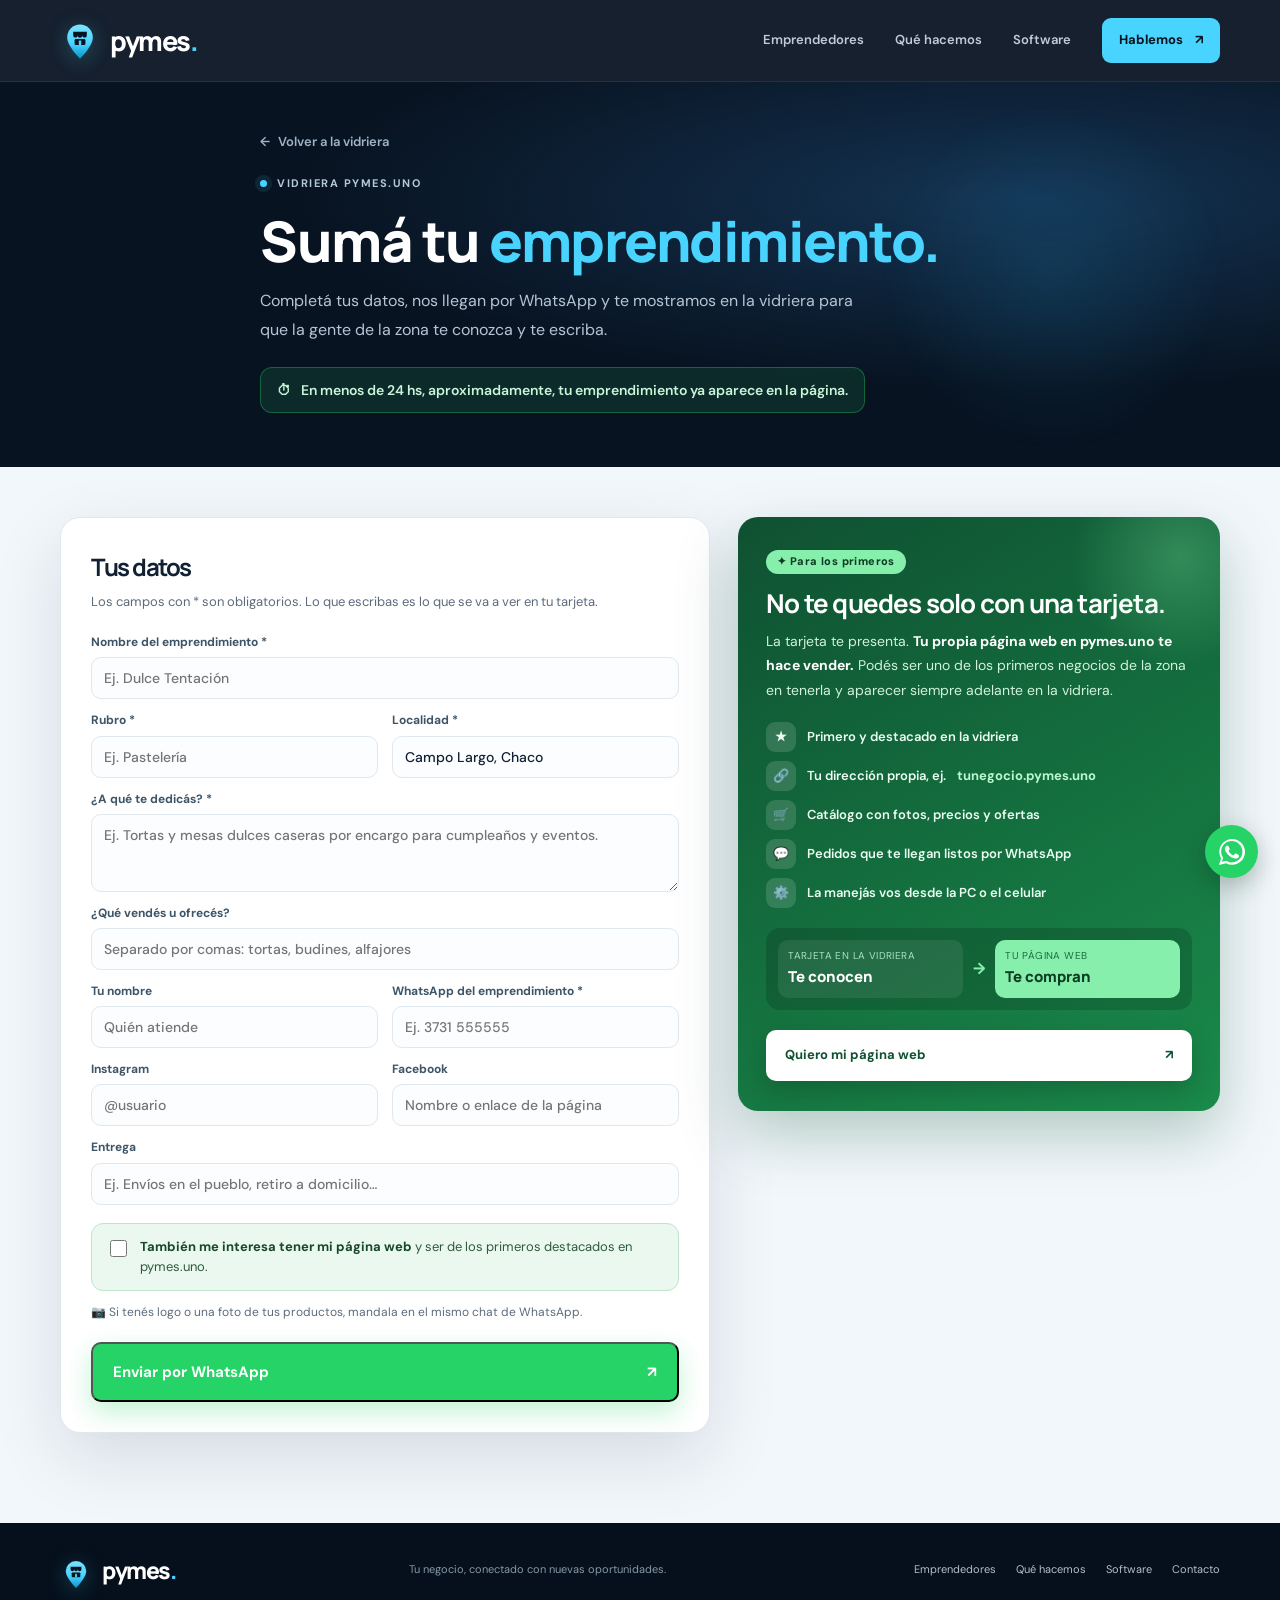
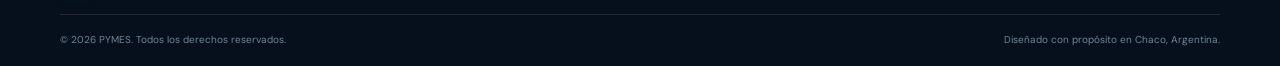
==== commit 286f2412: "Add files via upload" ====
--- a/sumate.html
+++ b/sumate.html
@@ -3,7 +3,8 @@
 <head>
   <meta charset="utf-8">
   <meta name="viewport" content="width=device-width, initial-scale=1">
-  <meta name="theme-color" content="#081321">
+  <meta name="theme-color" content="#081321">
+  <meta name="color-scheme" content="light only">
   <meta name="description" content="Sumá tu emprendimiento a la vidriera de pymes.uno: completá tus datos y en menos de 24 hs aparecés para que la gente de la zona te conozca.">
   <meta property="og:title" content="Sumá tu emprendimiento | pymes.uno">
   <meta property="og:description" content="Completá tus datos y en menos de 24 hs tu emprendimiento aparece en la vidriera de pymes.uno.">
--- a/styles.css
+++ b/styles.css
@@ -1,5 +1,5 @@
 /* PYMES — estilos principales. Personalizá los colores desde :root. */
-:root{--navy:#081321;--navy-2:#0d1d30;--navy-3:#132940;--cyan:#48d4ff;--cyan-2:#7de2ff;--blue:#0b91c8;--ink:#112033;--muted:#5c6b7c;--pale:#f2f7fb;--line:#dfe8ef;--white:#fff;--radius:20px;--shadow:0 24px 70px rgba(9,28,48,.12)}
+:root{color-scheme:light only;--navy:#081321;--navy-2:#0d1d30;--navy-3:#132940;--cyan:#48d4ff;--cyan-2:#7de2ff;--blue:#0b91c8;--ink:#112033;--muted:#5c6b7c;--pale:#f2f7fb;--line:#dfe8ef;--white:#fff;--radius:20px;--shadow:0 24px 70px rgba(9,28,48,.12)}
 *{box-sizing:border-box}html{scroll-behavior:smooth;scroll-padding-top:92px}body{margin:0;font-family:"DM Sans",sans-serif;color:var(--ink);background:#fff;line-height:1.6;-webkit-font-smoothing:antialiased}body.menu-open{overflow:hidden}a{color:inherit;text-decoration:none}button{font:inherit}.container{width:min(1160px,calc(100% - 48px));margin-inline:auto}.skip-link{position:absolute;left:-999px;top:10px;z-index:100;background:white;padding:10px}.skip-link:focus{left:10px}.site-header{height:82px;position:sticky;top:0;z-index:50;background:rgba(8,19,33,.94);backdrop-filter:blur(18px);border-bottom:1px solid rgba(255,255,255,.08)}.nav-wrap{height:100%;display:flex;align-items:center;justify-content:space-between}.brand{display:inline-flex;align-items:center;gap:10px;color:white}.brand-mark{display:grid;place-items:center;width:40px;height:40px}.brand-mark img{display:block;width:40px;height:40px;filter:drop-shadow(0 4px 10px rgba(72,212,255,.25))}.brand-mark svg{width:30px;height:30px;fill:none;stroke:var(--navy);stroke-width:2.7;stroke-linecap:round;stroke-linejoin:round}.brand-name{font:800 27px/1 Manrope,sans-serif;letter-spacing:-1.5px}.brand-name span{color:var(--cyan)}.site-nav{display:flex;align-items:center;gap:31px;color:#c2ccd7;font-size:13px;font-weight:600}.site-nav a:not(.nav-cta):hover,.site-footer nav a:hover{color:var(--cyan)}.nav-cta{background:var(--cyan);color:var(--navy);padding:12px 17px;border-radius:9px;font-weight:700}.nav-cta span{margin-left:9px}.menu-toggle{display:none;background:none;border:0;color:white}.hero{position:relative;overflow:hidden;background:radial-gradient(ellipse at 77% 43%,#122e4a 0,transparent 45%),var(--navy);color:white;padding:82px 0 0}.hero-glow{position:absolute;pointer-events:none;border-radius:50%;filter:blur(1px)}.glow-one{width:350px;height:350px;right:4%;top:5%;background:radial-gradient(circle,rgba(33,172,227,.13),transparent 70%)}.glow-two{width:240px;height:240px;left:-120px;bottom:10%;background:radial-gradient(circle,rgba(72,212,255,.08),transparent 70%)}.hero-grid{position:relative;display:grid;grid-template-columns:1.04fr .96fr;gap:40px;align-items:center;min-height:480px}.hero-copy{padding-bottom:44px;position:relative;z-index:2}.eyebrow{display:flex;align-items:center;gap:10px;color:#b4c8d9;font-size:11px;font-weight:700;letter-spacing:1.5px;text-transform:uppercase}.eyebrow-dot{width:7px;height:7px;border-radius:50%;background:var(--cyan);box-shadow:0 0 0 5px rgba(72,212,255,.1)}h1,h2,h3,p{margin-top:0}h1,h2,h3{font-family:Manrope,sans-serif;letter-spacing:-1.5px}h1{font-size:clamp(42px,5.2vw,66px);line-height:1.12;margin:25px 0 20px;font-weight:800}h1 span,h2 span{color:var(--cyan)}.hero-lead{max-width:515px;color:#b6c5d4;font-size:17px;line-height:1.8;margin-bottom:29px}.hero-actions{display:flex;gap:12px;flex-wrap:wrap}.button{display:inline-flex;align-items:center;justify-content:center;gap:19px;padding:15px 19px;border-radius:10px;font-size:13px;font-weight:700;transition:transform .2s,background .2s;cursor:pointer}.button:hover{transform:translateY(-2px)}.button-primary{background:var(--cyan);color:var(--navy);box-shadow:0 8px 25px rgba(72,212,255,.12)}.button-primary:hover{background:var(--cyan-2)}.button-ghost{border:1px solid rgba(255,255,255,.2);color:#e0e8ef}.button-ghost:hover{background:rgba(255,255,255,.06)}.hero-proof{display:flex;align-items:center;gap:11px;margin-top:31px}.proof-icon{width:25px;height:25px;border:1px solid rgba(72,212,255,.4);border-radius:50%;display:grid;place-items:center;color:var(--cyan)}.proof-icon svg{width:14px;height:14px;fill:none;stroke:currentColor;stroke-width:2.5;stroke-linecap:round;stroke-linejoin:round}.hero-proof p{margin:0;color:#9aabba;font-size:12px}.hero-proof strong{color:#e5edf4}.hero-art{position:relative;height:425px;display:flex;align-items:center;justify-content:center}.orbit{position:absolute;border:1px solid rgba(89,192,231,.12);border-radius:50%;transform:rotate(-20deg)}.orbit-a{width:430px;height:290px}.orbit-b{width:500px;height:340px;transform:rotate(30deg)}.browser-card{position:relative;width:min(390px,85%);z-index:2;background:#e8f1f6;border:1px solid rgba(255,255,255,.45);border-radius:13px;overflow:hidden;box-shadow:0 30px 80px rgba(0,0,0,.28);transform:rotate(-3deg)}.browser-top{height:32px;display:flex;align-items:center;gap:12px;padding:0 12px;background:#d6e3eb}.browser-dots{display:flex;gap:4px}.browser-dots i{width:6px;height:6px;background:#94a8b7;border-radius:50%}.browser-address{flex:1;text-align:center;background:#edf3f7;border-radius:5px;color:#9aaab6;font-size:7px;padding:3px}.browser-menu{font-size:10px;color:#8295a3}.mock-site{background:#fff;min-height:255px;color:#10273a;position:relative;overflow:hidden}.mock-nav{height:39px;display:flex;align-items:center;justify-content:space-between;padding:0 18px;border-bottom:1px solid #edf1f4}.mock-logo{font-size:8px;font-weight:800;letter-spacing:1px}.mock-logo span{color:#2688a8}.mock-links{font-size:5px;color:#778997}.mock-content{padding:30px 0 25px 23px;position:relative;z-index:2;width:65%}.mock-kicker{font-size:6px;letter-spacing:1.5px;color:#288eae;font-weight:800}.mock-title{font:800 25px/1.05 Manrope,sans-serif;letter-spacing:-1px;margin:9px 0}.mock-lines i{display:block;width:90px;height:3px;background:#dce6ec;border-radius:2px;margin:5px 0}.mock-lines i+ i{width:65px}.mock-btn{width:70px;height:18px;background:#0e2b43;border-radius:4px;margin-top:14px}.mock-photo{position:absolute;right:0;top:48px;width:43%;height:180px;background:linear-gradient(145deg,#b7d8dc,#e4d3b3);overflow:hidden}.photo-sun{position:absolute;right:20px;top:22px;width:36px;height:36px;border-radius:50%;background:#f3c879}.photo-hill{position:absolute;bottom:-20px;width:130px;height:120px;border-radius:50% 50% 0 0;transform:rotate(-20deg)}.hill-a{left:-30px;background:#5d9d9b}.hill-b{right:-45px;background:#356d79;transform:rotate(25deg)}.mock-bottom{display:flex;gap:6px;padding:10px 18px;background:#f6f9fb}.mock-bottom span{height:17px;flex:1;background:#e4edf2;border-radius:3px}.phone-card{position:absolute;z-index:3;right:3%;bottom:29px;width:106px;height:205px;border:4px solid #dce9f0;border-radius:20px;background:#dce9f0;box-shadow:0 20px 40px #020a12aa;transform:rotate(7deg)}.phone-speaker{position:absolute;top:4px;left:35px;width:28px;height:4px;border-radius:4px;background:#718391;z-index:3}.phone-screen{height:100%;border-radius:14px;overflow:hidden;background:white;padding:20px 8px 8px;color:#143047}.phone-brand{font-size:6px;font-weight:800;letter-spacing:.5px}.phone-image{height:68px;margin-top:8px;border-radius:4px;background:linear-gradient(145deg,#b4d9dc,#e6c88f);position:relative}.phone-image:after{content:"";position:absolute;width:70px;height:55px;bottom:-10px;right:-5px;background:#4b898a;clip-path:polygon(0 100%,55% 0,100% 100%)}.phone-line{height:4px;width:68%;background:#dce6eb;border-radius:3px;margin-top:6px}.phone-line.long{width:90%;margin-top:11px}.phone-button{height:12px;width:55%;background:#102c44;border-radius:3px;margin-top:9px}.phone-row{display:flex;gap:5px;margin-top:12px}.phone-row i{height:20px;flex:1;background:#edf3f5;border-radius:3px}.float-chip{position:absolute;z-index:4;display:flex;align-items:center;gap:8px;border:1px solid rgba(255,255,255,.12);background:rgba(16,37,57,.9);backdrop-filter:blur(12px);padding:10px 13px;border-radius:10px;font-size:10px;color:#e3edf5;box-shadow:0 10px 35px #0002}.chip-top{top:38px;left:0}.chip-bottom{bottom:37px;left:1%}.chip-dot{width:7px;height:7px;border-radius:50%;background:#56e0ad;box-shadow:0 0 0 4px #56e0ad20}.chip-check{display:grid;place-items:center;background:#48d4ff;color:#081321;border-radius:50%;width:17px;height:17px;font-weight:800}.hero-bottom{position:relative;display:flex;align-items:center;gap:28px;padding:24px 0 25px;border-top:1px solid rgba(255,255,255,.1);font-size:10px;letter-spacing:1.3px;color:#8498aa}.hero-bottom>span{font-weight:700}.hero-categories{display:flex;gap:13px;align-items:center;flex-wrap:wrap;letter-spacing:0;color:#c1ced9;font-size:12px}.hero-categories b{color:var(--cyan)}.trust-strip{border-bottom:1px solid #eaf0f4;background:#fff}.trust-inner{display:grid;grid-template-columns:repeat(3,1fr);padding:25px 0;gap:20px}.trust-item{display:flex;align-items:center;gap:13px;padding-left:24px;border-right:1px solid #e8eef2}.trust-item:first-child{padding-left:0}.trust-item:last-child{border:0}.trust-icon{width:38px;height:38px;display:grid;place-items:center;border-radius:11px;background:#e9f8fd;color:#087ba8;font-size:24px}.trust-item strong,.trust-item small{display:block}.trust-item strong{font:700 12px Manrope,sans-serif}.trust-item small{font-size:10px;color:#7b8996;margin-top:3px}.section{padding:100px 0}.section-light{background:#fff}.section-pale{background:var(--pale)}.section-heading{display:flex;align-items:flex-end;justify-content:space-between;gap:45px;margin-bottom:42px}.eyebrow-light{color:#4c6b80}.section-heading h2,.industries-copy h2,.about-copy h2{font-size:clamp(34px,4vw,48px);line-height:1.16;margin:17px 0 0}.section-heading h2 span,.industries-copy h2 span,.about-copy h2 span{color:#168dbb}.section-heading>p{max-width:430px;color:var(--muted);font-size:14px;line-height:1.85;margin-bottom:4px}.service-grid{display:grid;grid-template-columns:repeat(4,1fr);gap:16px}.service-card{position:relative;min-height:292px;padding:26px 22px;border:1px solid #e3ebf0;border-radius:15px;background:white;transition:transform .25s,box-shadow .25s,border-color .25s}.service-card:hover{transform:translateY(-5px);box-shadow:var(--shadow);border-color:#c3eaf7}.service-featured{background:var(--navy);color:white;border-color:var(--navy)}.service-number{position:absolute;right:22px;top:21px;color:#a9b8c4;font-size:10px;font-weight:700;letter-spacing:1px}.service-featured .service-number{color:#64869d}.service-icon{display:grid;place-items:center;width:48px;height:48px;background:#e9f8fd;border-radius:13px;margin-bottom:23px;color:#087fae}.service-featured .service-icon{background:rgba(72,212,255,.15);color:var(--cyan)}.service-icon svg{width:23px;height:23px;fill:none;stroke:currentColor;stroke-width:1.6;stroke-linecap:round;stroke-linejoin:round}.service-card h3{font-size:17px;line-height:1.35;letter-spacing:-.5px;margin-bottom:11px}.service-card p{font-size:12px;line-height:1.8;color:#6a7a88;margin-bottom:20px}.service-featured p{color:#a7b8c8}.text-link{display:inline-flex;gap:8px;align-items:center;color:#087fae;font-size:11px;font-weight:700}.service-featured .text-link{color:var(--cyan)}.text-link span{font-size:15px}.small-note{font-size:12px;color:#748493;margin:22px 0 0}.industries-layout{display:grid;grid-template-columns:.78fr 1.22fr;gap:70px;align-items:center}.industries-copy h2{margin-bottom:22px}.industries-copy>p,.about-copy>p{color:var(--muted);font-size:14px;line-height:1.9;margin-bottom:25px}.button-dark{background:var(--navy);color:white}.button-dark:hover{background:#17344d}.industry-grid{display:grid;grid-template-columns:repeat(2,1fr);gap:16px}.industry-card{overflow:hidden;background:white;border:1px solid #e3ebf0;border-radius:15px;box-shadow:0 8px 25px rgba(11,35,54,.03)}.industry-art{height:155px;position:relative;overflow:hidden;display:grid;place-items:center}.art-store{background:linear-gradient(135deg,#e2f2f5,#c5e0e6)}.art-awning{position:absolute;width:135px;height:83px;top:36px;background:#f7fbfc;border:5px solid #527b8a;border-bottom:0;border-radius:5px 5px 0 0;box-shadow:0 10px 0 #a6cbd2}.art-awning:before{content:"";position:absolute;left:-5px;right:-5px;top:18px;height:22px;background:repeating-linear-gradient(90deg,#0e759a 0 22px,#f3fafc 22px 44px);border-radius:2px}.art-window{position:absolute;width:92px;height:48px;top:87px;background:#a7d4dc;border:5px solid #527b8a}.art-food{background:linear-gradient(135deg,#f8e7ce,#e8c6a0)}.plate{width:118px;height:118px;background:#fffaf1;border:9px solid #e8dfce;border-radius:50%;box-shadow:0 12px 25px #9a6a3d30}.plate-food{position:absolute;width:78px;height:78px;border-radius:50%;background:radial-gradient(circle at 30% 35%,#f6bd54 0 10%,transparent 11%),radial-gradient(circle at 65% 30%,#6c9d59 0 12%,transparent 13%),radial-gradient(circle at 58% 70%,#c85c3c 0 16%,transparent 17%),radial-gradient(circle at 30% 70%,#f0a34c 0 13%,transparent 14%),#e9d39a}.food-leaf{position:absolute;width:24px;height:42px;border-radius:100% 0 100% 0;background:#5f8d54;transform:rotate(35deg);top:25px;right:calc(50% - 65px)}.art-tools{background:linear-gradient(135deg,#d9e6f2,#a8c0d7)}.tool-shape{position:absolute;width:24px;height:105px;border-radius:12px;background:#234c6c;box-shadow:inset -5px 0 #4c7899}.tool-one{transform:rotate(38deg)}.tool-two{transform:rotate(-38deg);background:#e8f0f5;box-shadow:inset -5px 0 #9ab2c5}.tool-three{width:80px;height:16px;transform:rotate(90deg);background:#0f8fb8;box-shadow:inset -5px 0 #54b8d5}.art-wellness{background:linear-gradient(135deg,#e4e8dd,#c3d4bd)}.wellness-circle{width:96px;height:96px;border:2px solid #829a7d;border-radius:50%;position:absolute}.wellness-person{position:absolute;width:36px;height:36px;background:#b56c4e;border-radius:50%;top:30px;left:calc(50% - 18px)}.wellness-person:after{content:"";position:absolute;width:67px;height:62px;top:35px;left:-15px;background:#476b5b;border-radius:35px 35px 10px 10px}.wellness-leaf{position:absolute;width:30px;height:45px;border-radius:100% 0 100% 0;background:#6e9369;right:calc(50% - 66px);top:23px;transform:rotate(30deg)}.industry-label{display:flex;align-items:center;gap:11px;padding:15px 14px}.industry-emoji{display:grid;place-items:center;flex-shrink:0;width:33px;height:33px;background:#eaf7fb;border-radius:9px;color:#0b83ad;font-size:18px}.industry-label>div{flex:1}.industry-label h3{font-size:12px;letter-spacing:-.2px;margin:0 0 3px}.industry-label p{font-size:10px;color:#7b8996;line-height:1.45;margin:0}.industry-arrow{color:#1b9bc4;font-size:17px}.section-dark{background:var(--navy);color:white}.process-section{position:relative;overflow:hidden;background:radial-gradient(ellipse at 50% 100%,#112b42 0,transparent 60%),var(--navy)}.section-heading-dark h2 span{color:var(--cyan)}.section-heading-dark>p{color:#a7b8c8}.process-grid{display:grid;grid-template-columns:repeat(4,1fr);gap:0;border-top:1px solid rgba(255,255,255,.14)}.process-step{position:relative;padding:30px 24px 5px 0;border-right:1px solid rgba(255,255,255,.1);margin-right:24px}.process-step:last-child{border:0;margin-right:0}.step-count{position:absolute;right:24px;top:28px;color:#55738a;font-size:11px;font-weight:700;letter-spacing:1px}.step-icon{display:grid;place-items:center;width:48px;height:48px;border-radius:13px;border:1px solid rgba(72,212,255,.2);background:rgba(72,212,255,.08);color:var(--cyan);margin-bottom:23px}.step-icon svg{width:23px;height:23px;fill:none;stroke:currentColor;stroke-width:1.7;stroke-linecap:round;stroke-linejoin:round}.process-step h3{font-size:16px;letter-spacing:-.4px;margin-bottom:10px}.process-step p{font-size:12px;line-height:1.8;color:#9eafbe;max-width:220px;margin-bottom:0}.about-grid{display:grid;grid-template-columns:.9fr 1.1fr;gap:90px;align-items:center}.about-visual{position:relative;min-height:380px;display:grid;place-items:center}.about-panel{position:relative;z-index:2;width:100%;max-width:400px;min-height:310px;padding:25px 27px;background:linear-gradient(145deg,#0e2b43,#081321);border-radius:20px;color:white;box-shadow:0 25px 60px rgba(9,28,48,.18);overflow:hidden}.about-panel:after{content:"";position:absolute;width:230px;height:230px;right:-90px;top:60px;border:1px solid rgba(72,212,255,.22);border-radius:50%;box-shadow:0 0 0 25px rgba(72,212,255,.03),0 0 0 50px rgba(72,212,255,.025)}.about-panel-top{display:flex;align-items:center;justify-content:space-between}.mini-brand{display:flex;align-items:center;gap:7px;font:700 13px Manrope,sans-serif}.mini-mark{display:grid;place-items:center;background:var(--cyan);color:var(--navy);font-weight:800;border-radius:6px;width:25px;height:25px}.status-pill{font-size:9px;color:#b9d3df;border:1px solid #33566d;padding:6px 9px;border-radius:20px}.status-pill i{display:inline-block;width:5px;height:5px;background:#55d7a0;border-radius:50%;margin-right:5px}.about-big-type{position:relative;z-index:1;font:800 clamp(28px,3.3vw,41px)/1.18 Manrope,sans-serif;letter-spacing:-1.7px;margin-top:43px}.about-big-type span{color:var(--cyan)}.about-bottom{position:absolute;bottom:22px;left:27px;right:27px;display:flex;justify-content:space-between;align-items:center;color:#8da7b9;font-size:8px;letter-spacing:1.5px}.about-star{font-size:25px;color:var(--cyan)}.about-orb{position:absolute;right:0;bottom:8px;width:105px;height:105px;border-radius:50%;background:linear-gradient(145deg,#75e1ff,#0e8fc0);box-shadow:0 12px 40px #1596be40}.about-sticker{position:absolute;z-index:3;left:0;bottom:36px;padding:14px 18px;border-radius:12px;background:white;box-shadow:0 12px 30px #0b23361c;font-size:11px;line-height:1.4;color:#647485;transform:rotate(-5deg)}.about-sticker b{font:800 15px Manrope,sans-serif;color:var(--ink)}.about-copy h2{font-size:clamp(32px,3.5vw,44px);margin:17px 0 24px}.about-values{display:flex;gap:26px;border-top:1px solid #e1eaf0;padding-top:22px;margin-top:27px}.about-values div{display:flex;flex-direction:column;gap:6px}.about-values span{color:#1a9ac3;font-size:10px;font-weight:700}.about-values strong{font:700 12px Manrope,sans-serif}.cta-section{position:relative;overflow:hidden;background:#0b2236;color:white;padding:75px 0}.cta-glow{position:absolute;right:10%;top:-170px;width:450px;height:450px;border-radius:50%;background:radial-gradient(circle,rgba(29,155,200,.18),transparent 70%)}.cta-inner{position:relative;display:grid;grid-template-columns:70px 1fr auto;align-items:center;gap:30px}.cta-symbol{width:64px;height:64px;display:grid;place-items:center;border-radius:17px;background:var(--cyan)}.cta-symbol svg{width:42px;height:42px;fill:none;stroke:var(--navy);stroke-width:2.4;stroke-linecap:round;stroke-linejoin:round}.cta-copy h2{font-size:clamp(34px,4vw,46px);line-height:1.15;margin:14px 0 12px}.cta-copy p{font-size:13px;color:#afc0ce;max-width:470px;margin-bottom:0}.button-large{padding:17px 21px;white-space:nowrap}.cta-action{display:flex;flex-direction:column;align-items:flex-start;gap:11px}.cta-action small{font-size:10px;color:#9db0bf}.site-footer{background:#06101c;color:#b0bfcc;padding:31px 0 18px}.footer-main{display:grid;grid-template-columns:1fr 1.4fr 1fr;align-items:center;gap:20px;padding-bottom:28px}.footer-brand .brand-mark{width:32px;height:32px;border-radius:9px}.footer-brand .brand-mark svg{width:25px}.footer-brand .brand-name{font-size:23px}.footer-main>p{font-size:11px;margin:0;color:#8798a7}.site-footer nav{display:flex;justify-content:flex-end;gap:20px;font-size:11px}.footer-bottom{display:flex;justify-content:space-between;gap:20px;padding-top:17px;border-top:1px solid rgba(255,255,255,.1);font-size:10px;color:#718495}.whatsapp-float{position:fixed;z-index:40;right:22px;bottom:22px;width:53px;height:53px;display:grid;place-items:center;border-radius:50%;background:#25d366;box-shadow:0 8px 25px #08201845;transition:transform .2s}.whatsapp-float:hover{transform:translateY(-3px) scale(1.04)}.whatsapp-float svg{width:26px;height:26px;fill:white}
 .pos-section{position:relative;overflow:hidden;background:radial-gradient(ellipse at 15% 0,#11304b 0,transparent 55%),var(--navy)}.section-heading-dark>p strong{color:#e5edf4}.pos-new{background:var(--cyan);color:var(--navy);padding:3px 8px;border-radius:20px;font-size:10px;letter-spacing:1px}.pos-link{display:flex;gap:20px;align-items:flex-start;padding:24px 26px;margin-bottom:18px;border:1px solid rgba(72,212,255,.25);border-radius:15px;background:rgba(72,212,255,.06)}.pos-link-icon{flex-shrink:0;display:grid;place-items:center;width:48px;height:48px;border-radius:13px;background:var(--cyan);color:var(--navy)}.pos-link-icon svg{width:23px;height:23px;fill:none;stroke:currentColor;stroke-width:2;stroke-linecap:round;stroke-linejoin:round}.pos-link h3{font-size:17px;letter-spacing:-.4px;margin-bottom:6px}.pos-link p{font-size:13px;line-height:1.8;color:#a7b8c8;margin:0}.pos-link strong{color:#e5edf4}.pos-grid{display:grid;grid-template-columns:repeat(2,1fr);gap:18px}.pos-card{display:flex;flex-direction:column;padding:30px 28px;border:1px solid rgba(255,255,255,.12);border-radius:18px;background:rgba(255,255,255,.03)}.pos-card-pro{background:linear-gradient(150deg,#123a63,#0b1f36);border-color:rgba(72,212,255,.35);box-shadow:0 25px 60px rgba(0,0,0,.25)}.pos-card-top{display:flex;align-items:center;justify-content:space-between;gap:12px;flex-wrap:wrap;margin-bottom:20px}.pos-badge{font:800 13px Manrope,sans-serif;padding:7px 12px;border-radius:8px;background:rgba(72,212,255,.14);color:var(--cyan)}.pos-card-pro .pos-badge{background:var(--cyan);color:var(--navy)}.pos-for{font-size:11px;font-weight:700;letter-spacing:.5px;color:#8fa6b9;text-transform:uppercase}.pos-dev{display:inline-flex;align-items:center;gap:7px;font-size:11px;font-weight:700;letter-spacing:.5px;text-transform:uppercase;color:#ffd27a;border:1px solid rgba(255,210,122,.4);background:rgba(255,210,122,.08);padding:6px 11px;border-radius:20px}.pos-dev i{width:7px;height:7px;border-radius:50%;background:#ffd27a;box-shadow:0 0 0 4px rgba(255,210,122,.15)}.pos-for-sub{display:block;margin:-6px 0 12px}.pos-lead strong{color:#fff}.pos-card h3{font-size:26px;line-height:1.2;margin-bottom:12px}.pos-lead{font-size:13px;color:#a7b8c8;line-height:1.8}.pos-list{list-style:none;padding:0;margin:4px 0 24px;display:grid;gap:10px}.pos-list li{position:relative;padding-left:26px;font-size:13px;line-height:1.6;color:#cbd7e1}.pos-list li:before{content:"✓";position:absolute;left:0;top:1px;display:grid;place-items:center;width:17px;height:17px;border-radius:50%;background:rgba(72,212,255,.15);color:var(--cyan);font-size:10px;font-weight:800}.pos-list strong{color:#fff}.pos-specs{margin-top:auto;display:grid;grid-template-columns:repeat(3,1fr);border-top:1px solid rgba(255,255,255,.12);padding-top:18px;gap:10px}.pos-specs div{display:flex;flex-direction:column}.pos-specs b{font:800 17px Manrope,sans-serif;color:var(--cyan)}.pos-specs span{font-size:10px;color:#8fa6b9;text-transform:uppercase;letter-spacing:.8px}.pos-cta{display:flex;align-items:center;justify-content:space-between;gap:20px;flex-wrap:wrap;margin-top:28px;padding-top:26px;border-top:1px solid rgba(255,255,255,.12)}.pos-cta p{margin:0;font-size:14px;color:#a7b8c8}.pos-cta strong{color:#fff}
 .pw-card{display:grid;grid-template-columns:1.5fr .7fr;gap:40px;align-items:center;margin-top:18px;padding:32px 30px;border:1px solid rgba(86,224,173,.3);border-radius:18px;background:linear-gradient(150deg,rgba(86,224,173,.08),rgba(255,255,255,.02))}.pw-badge{background:rgba(86,224,173,.16);color:#6ee8b9}.pw-card h3{font-size:26px;line-height:1.2;margin-bottom:12px}.pw-card h3 span{color:#6ee8b9}.pw-list li:before{background:rgba(86,224,173,.16);color:#6ee8b9}.pw-note{margin:0;padding:14px 16px;border-left:3px solid #ffd27a;border-radius:8px;background:rgba(255,210,122,.08);font-size:12px;line-height:1.7;color:#d9c9a3}.pw-note b{color:#ffd27a}.pw-note strong{color:#fff}.pw-phone{justify-self:center;width:200px;padding:9px;border-radius:30px;background:#dce9f0;box-shadow:0 25px 50px rgba(0,0,0,.35);transform:rotate(4deg)}.pw-screen{border-radius:22px;background:#fff;color:#143047;padding:16px 13px;display:grid;gap:10px;font-size:11px}.pw-bar{display:flex;justify-content:space-between;align-items:center}.pw-bar b{font:800 13px Manrope,sans-serif}.pw-bar span{font-size:9px;color:#fff;background:#25d366;padding:3px 8px;border-radius:20px;font-weight:700}.pw-msg{display:grid;gap:3px;background:#e7f9ee;border-radius:10px 10px 10px 2px;padding:9px 10px}.pw-msg small{font-size:8px;color:#3a8a5d;font-weight:700;text-transform:uppercase;letter-spacing:.5px}.pw-row{display:flex;justify-content:space-between;border-top:1px dashed #d4dee5;padding-top:8px}.pw-row b{font-family:Manrope,sans-serif}.pw-btn{text-align:center;background:var(--navy);color:#fff;border-radius:8px;padding:8px;font-weight:700;font-size:10px}.pw-pdf{display:flex;gap:9px;align-items:center;border:1px solid #e3ebf0;border-radius:9px;padding:8px}.pw-pdf i{width:22px;height:28px;border-radius:3px;background:#e5484d;flex-shrink:0}.pw-pdf b{display:block;font-size:10px}.pw-pdf small{font-size:8px;color:#7b8996}
@@ -72,3 +72,4 @@
 .join-steps{border-color:#fde3c8;box-shadow:0 18px 45px rgba(194,65,12,.08)}
 .join-num{background:#ffe4c7;color:#c2410c}
 .join-steps li:last-child .join-num{background:#dcfce7;color:#15803d}
+/* Celulares: nada puede ensanchar la página (overflow-x:clip no rompe el encabezado fijo como overflow:hidden). */html,body{max-width:100%;overflow-x:clip}img,svg,table{max-width:100%}@media(max-width:760px){.pos-specs{grid-template-columns:repeat(3,minmax(0,1fr))}.pos-specs b{font-size:14px;white-space:normal}.pos-specs span{font-size:9px;letter-spacing:.3px}.pos-card,.pw-card,.svc-card,.emp-card,.contact-card{min-width:0}.pw-card{overflow:hidden}.pt-art{width:100%;max-width:280px;padding-bottom:84px}.pt-order{right:0;width:190px}.vitrina h1{font-size:clamp(31px,9vw,48px)}.vitrina-stats dt{font-size:22px}.vitrina-search .button{padding:11px 12px}.hero-title{font-size:clamp(31px,8.6vw,44px)}.svc-art{height:200px}.svc-browser{width:74%;transform:translate(-10px,-6px) rotate(-2deg)}.svc-mini-phone{right:10px;width:62px}.svc-float{font-size:9.5px}.emp-list-head h2{font-size:22px}.pos-download small{display:block;max-width:100%}.contact-origin p{min-width:0}}@media(max-width:380px){.container{width:calc(100% - 28px)}.vitrina-search{padding:6px 6px 6px 12px}.vitrina-search svg{display:none}.pos-card,.pw-card{padding-left:16px;padding-right:16px}.svc-float{display:none}}
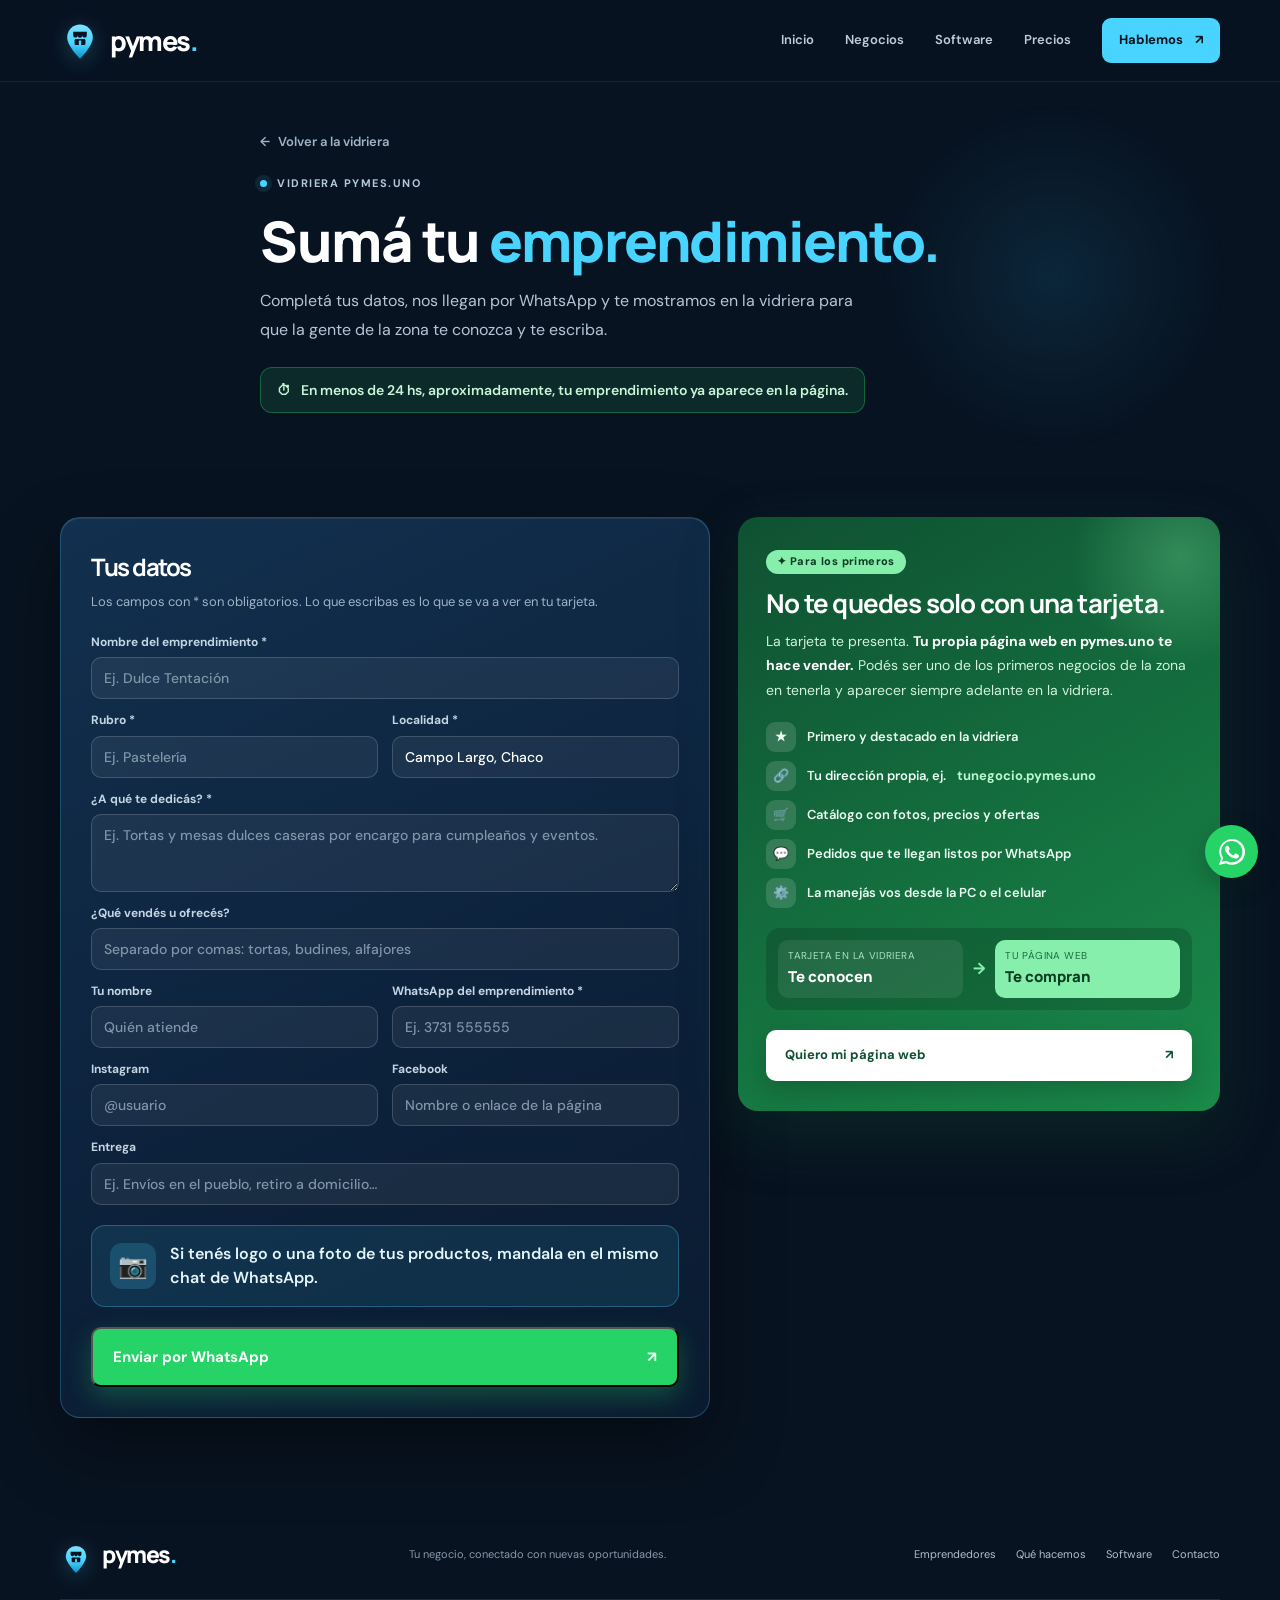
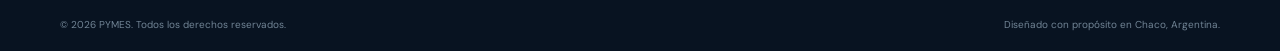
==== commit f09b9064: "Add files via upload" ====
--- a/sumate.html
+++ b/sumate.html
@@ -3,16 +3,21 @@
 <head>
   <meta charset="utf-8">
   <meta name="viewport" content="width=device-width, initial-scale=1">
-  <meta name="theme-color" content="#081321">
+  <meta name="theme-color" content="#081321">
   <meta name="color-scheme" content="light only">
   <meta name="description" content="Sumá tu emprendimiento a la vidriera de pymes.uno: completá tus datos y en menos de 24 hs aparecés para que la gente de la zona te conozca.">
   <meta property="og:title" content="Sumá tu emprendimiento | pymes.uno">
   <meta property="og:description" content="Completá tus datos y en menos de 24 hs tu emprendimiento aparece en la vidriera de pymes.uno.">
-  <meta property="og:type" content="website">
-  <meta property="og:image" content="https://pymes.uno/assets/compartir.png">
-  <meta property="og:image:width" content="1200">
-  <meta property="og:image:height" content="630">
-  <meta name="twitter:card" content="summary_large_image">
+  <meta property="og:type" content="website">
+  <meta property="og:url" content="https://pymes.uno/sumate.html">
+  <meta property="og:site_name" content="pymes.uno">
+  <meta property="og:locale" content="es_AR">
+  <meta property="og:image:secure_url" content="https://pymes.uno/assets/compartir.png">
+  <meta property="og:image:type" content="image/png">
+  <meta property="og:image:alt" content="pymes.uno · Emprendedores y negocios de Campo Largo y la región">  <meta property="og:image" content="https://pymes.uno/assets/compartir.png">
+  <meta property="og:image:width" content="1200">
+  <meta property="og:image:height" content="630">
+  <meta name="twitter:card" content="summary_large_image">
   <link rel="apple-touch-icon" href="assets/logo-512.png">
   <title>Sumá tu emprendimiento — pymes.uno</title>
   <link rel="icon" href="assets/favicon.svg" type="image/svg+xml">
@@ -20,6 +25,7 @@
   <link rel="preconnect" href="https://fonts.gstatic.com" crossorigin>
   <link href="https://fonts.googleapis.com/css2?family=DM+Sans:wght@400;500;600;700&family=Manrope:wght@400;500;600;700;800&display=swap" rel="stylesheet">
   <link rel="stylesheet" href="styles.css">
+  <link rel="stylesheet" href="simple.css">
 </head>
 <body>
   <a class="skip-link" href="#contenido">Saltar al contenido</a>
@@ -33,9 +39,10 @@
         <span></span><span></span><span></span>
       </button>
       <nav class="site-nav" id="site-nav" aria-label="Navegación principal">
-        <a href="index.html#emprendedores">Emprendedores</a>
-        <a href="index.html#servicios">Qué hacemos</a>
+        <a href="index.html">Inicio</a>
+        <a href="negocios.html">Negocios</a>
         <a href="index.html#software">Software</a>
+        <a href="index.html#precios">Precios</a>
         <a class="nav-cta" href="index.html#contacto">Hablemos <span aria-hidden="true">↗</span></a>
       </nav>
     </div>
@@ -73,8 +80,7 @@
           </div>
           <datalist id="alta-rubros"><option value="Pastelería"><option value="Comida casera"><option value="Ropa y accesorios"><option value="Artesanías"><option value="Belleza y estética"><option value="Servicios"><option value="Oficios"><option value="Almacén"><option value="Distribuidora"><option value="Plantas y jardín"><option value="Mascotas"><option value="Tecnología"></datalist>
 
-          <label class="alta-check"><input type="checkbox" name="quiereweb" id="alta-quiereweb"> <span><strong>También me interesa tener mi página web</strong> y ser de los primeros destacados en pymes.uno.</span></label>
-          <p class="alta-tip">📷 Si tenés logo o una foto de tus productos, mandala en el mismo chat de WhatsApp.</p>
+          <p class="alta-tip"><span aria-hidden="true">📷</span> Si tenés logo o una foto de tus productos, mandala en el mismo chat de WhatsApp.</p>
           <p class="alta-error" id="alta-error" hidden></p>
 
           <button type="submit" class="button sm-submit">Enviar por WhatsApp <span aria-hidden="true">↗</span></button>
--- a/styles.css
+++ b/styles.css
@@ -3,12 +3,12 @@
 *{box-sizing:border-box}html{scroll-behavior:smooth;scroll-padding-top:92px}body{margin:0;font-family:"DM Sans",sans-serif;color:var(--ink);background:#fff;line-height:1.6;-webkit-font-smoothing:antialiased}body.menu-open{overflow:hidden}a{color:inherit;text-decoration:none}button{font:inherit}.container{width:min(1160px,calc(100% - 48px));margin-inline:auto}.skip-link{position:absolute;left:-999px;top:10px;z-index:100;background:white;padding:10px}.skip-link:focus{left:10px}.site-header{height:82px;position:sticky;top:0;z-index:50;background:rgba(8,19,33,.94);backdrop-filter:blur(18px);border-bottom:1px solid rgba(255,255,255,.08)}.nav-wrap{height:100%;display:flex;align-items:center;justify-content:space-between}.brand{display:inline-flex;align-items:center;gap:10px;color:white}.brand-mark{display:grid;place-items:center;width:40px;height:40px}.brand-mark img{display:block;width:40px;height:40px;filter:drop-shadow(0 4px 10px rgba(72,212,255,.25))}.brand-mark svg{width:30px;height:30px;fill:none;stroke:var(--navy);stroke-width:2.7;stroke-linecap:round;stroke-linejoin:round}.brand-name{font:800 27px/1 Manrope,sans-serif;letter-spacing:-1.5px}.brand-name span{color:var(--cyan)}.site-nav{display:flex;align-items:center;gap:31px;color:#c2ccd7;font-size:13px;font-weight:600}.site-nav a:not(.nav-cta):hover,.site-footer nav a:hover{color:var(--cyan)}.nav-cta{background:var(--cyan);color:var(--navy);padding:12px 17px;border-radius:9px;font-weight:700}.nav-cta span{margin-left:9px}.menu-toggle{display:none;background:none;border:0;color:white}.hero{position:relative;overflow:hidden;background:radial-gradient(ellipse at 77% 43%,#122e4a 0,transparent 45%),var(--navy);color:white;padding:82px 0 0}.hero-glow{position:absolute;pointer-events:none;border-radius:50%;filter:blur(1px)}.glow-one{width:350px;height:350px;right:4%;top:5%;background:radial-gradient(circle,rgba(33,172,227,.13),transparent 70%)}.glow-two{width:240px;height:240px;left:-120px;bottom:10%;background:radial-gradient(circle,rgba(72,212,255,.08),transparent 70%)}.hero-grid{position:relative;display:grid;grid-template-columns:1.04fr .96fr;gap:40px;align-items:center;min-height:480px}.hero-copy{padding-bottom:44px;position:relative;z-index:2}.eyebrow{display:flex;align-items:center;gap:10px;color:#b4c8d9;font-size:11px;font-weight:700;letter-spacing:1.5px;text-transform:uppercase}.eyebrow-dot{width:7px;height:7px;border-radius:50%;background:var(--cyan);box-shadow:0 0 0 5px rgba(72,212,255,.1)}h1,h2,h3,p{margin-top:0}h1,h2,h3{font-family:Manrope,sans-serif;letter-spacing:-1.5px}h1{font-size:clamp(42px,5.2vw,66px);line-height:1.12;margin:25px 0 20px;font-weight:800}h1 span,h2 span{color:var(--cyan)}.hero-lead{max-width:515px;color:#b6c5d4;font-size:17px;line-height:1.8;margin-bottom:29px}.hero-actions{display:flex;gap:12px;flex-wrap:wrap}.button{display:inline-flex;align-items:center;justify-content:center;gap:19px;padding:15px 19px;border-radius:10px;font-size:13px;font-weight:700;transition:transform .2s,background .2s;cursor:pointer}.button:hover{transform:translateY(-2px)}.button-primary{background:var(--cyan);color:var(--navy);box-shadow:0 8px 25px rgba(72,212,255,.12)}.button-primary:hover{background:var(--cyan-2)}.button-ghost{border:1px solid rgba(255,255,255,.2);color:#e0e8ef}.button-ghost:hover{background:rgba(255,255,255,.06)}.hero-proof{display:flex;align-items:center;gap:11px;margin-top:31px}.proof-icon{width:25px;height:25px;border:1px solid rgba(72,212,255,.4);border-radius:50%;display:grid;place-items:center;color:var(--cyan)}.proof-icon svg{width:14px;height:14px;fill:none;stroke:currentColor;stroke-width:2.5;stroke-linecap:round;stroke-linejoin:round}.hero-proof p{margin:0;color:#9aabba;font-size:12px}.hero-proof strong{color:#e5edf4}.hero-art{position:relative;height:425px;display:flex;align-items:center;justify-content:center}.orbit{position:absolute;border:1px solid rgba(89,192,231,.12);border-radius:50%;transform:rotate(-20deg)}.orbit-a{width:430px;height:290px}.orbit-b{width:500px;height:340px;transform:rotate(30deg)}.browser-card{position:relative;width:min(390px,85%);z-index:2;background:#e8f1f6;border:1px solid rgba(255,255,255,.45);border-radius:13px;overflow:hidden;box-shadow:0 30px 80px rgba(0,0,0,.28);transform:rotate(-3deg)}.browser-top{height:32px;display:flex;align-items:center;gap:12px;padding:0 12px;background:#d6e3eb}.browser-dots{display:flex;gap:4px}.browser-dots i{width:6px;height:6px;background:#94a8b7;border-radius:50%}.browser-address{flex:1;text-align:center;background:#edf3f7;border-radius:5px;color:#9aaab6;font-size:7px;padding:3px}.browser-menu{font-size:10px;color:#8295a3}.mock-site{background:#fff;min-height:255px;color:#10273a;position:relative;overflow:hidden}.mock-nav{height:39px;display:flex;align-items:center;justify-content:space-between;padding:0 18px;border-bottom:1px solid #edf1f4}.mock-logo{font-size:8px;font-weight:800;letter-spacing:1px}.mock-logo span{color:#2688a8}.mock-links{font-size:5px;color:#778997}.mock-content{padding:30px 0 25px 23px;position:relative;z-index:2;width:65%}.mock-kicker{font-size:6px;letter-spacing:1.5px;color:#288eae;font-weight:800}.mock-title{font:800 25px/1.05 Manrope,sans-serif;letter-spacing:-1px;margin:9px 0}.mock-lines i{display:block;width:90px;height:3px;background:#dce6ec;border-radius:2px;margin:5px 0}.mock-lines i+ i{width:65px}.mock-btn{width:70px;height:18px;background:#0e2b43;border-radius:4px;margin-top:14px}.mock-photo{position:absolute;right:0;top:48px;width:43%;height:180px;background:linear-gradient(145deg,#b7d8dc,#e4d3b3);overflow:hidden}.photo-sun{position:absolute;right:20px;top:22px;width:36px;height:36px;border-radius:50%;background:#f3c879}.photo-hill{position:absolute;bottom:-20px;width:130px;height:120px;border-radius:50% 50% 0 0;transform:rotate(-20deg)}.hill-a{left:-30px;background:#5d9d9b}.hill-b{right:-45px;background:#356d79;transform:rotate(25deg)}.mock-bottom{display:flex;gap:6px;padding:10px 18px;background:#f6f9fb}.mock-bottom span{height:17px;flex:1;background:#e4edf2;border-radius:3px}.phone-card{position:absolute;z-index:3;right:3%;bottom:29px;width:106px;height:205px;border:4px solid #dce9f0;border-radius:20px;background:#dce9f0;box-shadow:0 20px 40px #020a12aa;transform:rotate(7deg)}.phone-speaker{position:absolute;top:4px;left:35px;width:28px;height:4px;border-radius:4px;background:#718391;z-index:3}.phone-screen{height:100%;border-radius:14px;overflow:hidden;background:white;padding:20px 8px 8px;color:#143047}.phone-brand{font-size:6px;font-weight:800;letter-spacing:.5px}.phone-image{height:68px;margin-top:8px;border-radius:4px;background:linear-gradient(145deg,#b4d9dc,#e6c88f);position:relative}.phone-image:after{content:"";position:absolute;width:70px;height:55px;bottom:-10px;right:-5px;background:#4b898a;clip-path:polygon(0 100%,55% 0,100% 100%)}.phone-line{height:4px;width:68%;background:#dce6eb;border-radius:3px;margin-top:6px}.phone-line.long{width:90%;margin-top:11px}.phone-button{height:12px;width:55%;background:#102c44;border-radius:3px;margin-top:9px}.phone-row{display:flex;gap:5px;margin-top:12px}.phone-row i{height:20px;flex:1;background:#edf3f5;border-radius:3px}.float-chip{position:absolute;z-index:4;display:flex;align-items:center;gap:8px;border:1px solid rgba(255,255,255,.12);background:rgba(16,37,57,.9);backdrop-filter:blur(12px);padding:10px 13px;border-radius:10px;font-size:10px;color:#e3edf5;box-shadow:0 10px 35px #0002}.chip-top{top:38px;left:0}.chip-bottom{bottom:37px;left:1%}.chip-dot{width:7px;height:7px;border-radius:50%;background:#56e0ad;box-shadow:0 0 0 4px #56e0ad20}.chip-check{display:grid;place-items:center;background:#48d4ff;color:#081321;border-radius:50%;width:17px;height:17px;font-weight:800}.hero-bottom{position:relative;display:flex;align-items:center;gap:28px;padding:24px 0 25px;border-top:1px solid rgba(255,255,255,.1);font-size:10px;letter-spacing:1.3px;color:#8498aa}.hero-bottom>span{font-weight:700}.hero-categories{display:flex;gap:13px;align-items:center;flex-wrap:wrap;letter-spacing:0;color:#c1ced9;font-size:12px}.hero-categories b{color:var(--cyan)}.trust-strip{border-bottom:1px solid #eaf0f4;background:#fff}.trust-inner{display:grid;grid-template-columns:repeat(3,1fr);padding:25px 0;gap:20px}.trust-item{display:flex;align-items:center;gap:13px;padding-left:24px;border-right:1px solid #e8eef2}.trust-item:first-child{padding-left:0}.trust-item:last-child{border:0}.trust-icon{width:38px;height:38px;display:grid;place-items:center;border-radius:11px;background:#e9f8fd;color:#087ba8;font-size:24px}.trust-item strong,.trust-item small{display:block}.trust-item strong{font:700 12px Manrope,sans-serif}.trust-item small{font-size:10px;color:#7b8996;margin-top:3px}.section{padding:100px 0}.section-light{background:#fff}.section-pale{background:var(--pale)}.section-heading{display:flex;align-items:flex-end;justify-content:space-between;gap:45px;margin-bottom:42px}.eyebrow-light{color:#4c6b80}.section-heading h2,.industries-copy h2,.about-copy h2{font-size:clamp(34px,4vw,48px);line-height:1.16;margin:17px 0 0}.section-heading h2 span,.industries-copy h2 span,.about-copy h2 span{color:#168dbb}.section-heading>p{max-width:430px;color:var(--muted);font-size:14px;line-height:1.85;margin-bottom:4px}.service-grid{display:grid;grid-template-columns:repeat(4,1fr);gap:16px}.service-card{position:relative;min-height:292px;padding:26px 22px;border:1px solid #e3ebf0;border-radius:15px;background:white;transition:transform .25s,box-shadow .25s,border-color .25s}.service-card:hover{transform:translateY(-5px);box-shadow:var(--shadow);border-color:#c3eaf7}.service-featured{background:var(--navy);color:white;border-color:var(--navy)}.service-number{position:absolute;right:22px;top:21px;color:#a9b8c4;font-size:10px;font-weight:700;letter-spacing:1px}.service-featured .service-number{color:#64869d}.service-icon{display:grid;place-items:center;width:48px;height:48px;background:#e9f8fd;border-radius:13px;margin-bottom:23px;color:#087fae}.service-featured .service-icon{background:rgba(72,212,255,.15);color:var(--cyan)}.service-icon svg{width:23px;height:23px;fill:none;stroke:currentColor;stroke-width:1.6;stroke-linecap:round;stroke-linejoin:round}.service-card h3{font-size:17px;line-height:1.35;letter-spacing:-.5px;margin-bottom:11px}.service-card p{font-size:12px;line-height:1.8;color:#6a7a88;margin-bottom:20px}.service-featured p{color:#a7b8c8}.text-link{display:inline-flex;gap:8px;align-items:center;color:#087fae;font-size:11px;font-weight:700}.service-featured .text-link{color:var(--cyan)}.text-link span{font-size:15px}.small-note{font-size:12px;color:#748493;margin:22px 0 0}.industries-layout{display:grid;grid-template-columns:.78fr 1.22fr;gap:70px;align-items:center}.industries-copy h2{margin-bottom:22px}.industries-copy>p,.about-copy>p{color:var(--muted);font-size:14px;line-height:1.9;margin-bottom:25px}.button-dark{background:var(--navy);color:white}.button-dark:hover{background:#17344d}.industry-grid{display:grid;grid-template-columns:repeat(2,1fr);gap:16px}.industry-card{overflow:hidden;background:white;border:1px solid #e3ebf0;border-radius:15px;box-shadow:0 8px 25px rgba(11,35,54,.03)}.industry-art{height:155px;position:relative;overflow:hidden;display:grid;place-items:center}.art-store{background:linear-gradient(135deg,#e2f2f5,#c5e0e6)}.art-awning{position:absolute;width:135px;height:83px;top:36px;background:#f7fbfc;border:5px solid #527b8a;border-bottom:0;border-radius:5px 5px 0 0;box-shadow:0 10px 0 #a6cbd2}.art-awning:before{content:"";position:absolute;left:-5px;right:-5px;top:18px;height:22px;background:repeating-linear-gradient(90deg,#0e759a 0 22px,#f3fafc 22px 44px);border-radius:2px}.art-window{position:absolute;width:92px;height:48px;top:87px;background:#a7d4dc;border:5px solid #527b8a}.art-food{background:linear-gradient(135deg,#f8e7ce,#e8c6a0)}.plate{width:118px;height:118px;background:#fffaf1;border:9px solid #e8dfce;border-radius:50%;box-shadow:0 12px 25px #9a6a3d30}.plate-food{position:absolute;width:78px;height:78px;border-radius:50%;background:radial-gradient(circle at 30% 35%,#f6bd54 0 10%,transparent 11%),radial-gradient(circle at 65% 30%,#6c9d59 0 12%,transparent 13%),radial-gradient(circle at 58% 70%,#c85c3c 0 16%,transparent 17%),radial-gradient(circle at 30% 70%,#f0a34c 0 13%,transparent 14%),#e9d39a}.food-leaf{position:absolute;width:24px;height:42px;border-radius:100% 0 100% 0;background:#5f8d54;transform:rotate(35deg);top:25px;right:calc(50% - 65px)}.art-tools{background:linear-gradient(135deg,#d9e6f2,#a8c0d7)}.tool-shape{position:absolute;width:24px;height:105px;border-radius:12px;background:#234c6c;box-shadow:inset -5px 0 #4c7899}.tool-one{transform:rotate(38deg)}.tool-two{transform:rotate(-38deg);background:#e8f0f5;box-shadow:inset -5px 0 #9ab2c5}.tool-three{width:80px;height:16px;transform:rotate(90deg);background:#0f8fb8;box-shadow:inset -5px 0 #54b8d5}.art-wellness{background:linear-gradient(135deg,#e4e8dd,#c3d4bd)}.wellness-circle{width:96px;height:96px;border:2px solid #829a7d;border-radius:50%;position:absolute}.wellness-person{position:absolute;width:36px;height:36px;background:#b56c4e;border-radius:50%;top:30px;left:calc(50% - 18px)}.wellness-person:after{content:"";position:absolute;width:67px;height:62px;top:35px;left:-15px;background:#476b5b;border-radius:35px 35px 10px 10px}.wellness-leaf{position:absolute;width:30px;height:45px;border-radius:100% 0 100% 0;background:#6e9369;right:calc(50% - 66px);top:23px;transform:rotate(30deg)}.industry-label{display:flex;align-items:center;gap:11px;padding:15px 14px}.industry-emoji{display:grid;place-items:center;flex-shrink:0;width:33px;height:33px;background:#eaf7fb;border-radius:9px;color:#0b83ad;font-size:18px}.industry-label>div{flex:1}.industry-label h3{font-size:12px;letter-spacing:-.2px;margin:0 0 3px}.industry-label p{font-size:10px;color:#7b8996;line-height:1.45;margin:0}.industry-arrow{color:#1b9bc4;font-size:17px}.section-dark{background:var(--navy);color:white}.process-section{position:relative;overflow:hidden;background:radial-gradient(ellipse at 50% 100%,#112b42 0,transparent 60%),var(--navy)}.section-heading-dark h2 span{color:var(--cyan)}.section-heading-dark>p{color:#a7b8c8}.process-grid{display:grid;grid-template-columns:repeat(4,1fr);gap:0;border-top:1px solid rgba(255,255,255,.14)}.process-step{position:relative;padding:30px 24px 5px 0;border-right:1px solid rgba(255,255,255,.1);margin-right:24px}.process-step:last-child{border:0;margin-right:0}.step-count{position:absolute;right:24px;top:28px;color:#55738a;font-size:11px;font-weight:700;letter-spacing:1px}.step-icon{display:grid;place-items:center;width:48px;height:48px;border-radius:13px;border:1px solid rgba(72,212,255,.2);background:rgba(72,212,255,.08);color:var(--cyan);margin-bottom:23px}.step-icon svg{width:23px;height:23px;fill:none;stroke:currentColor;stroke-width:1.7;stroke-linecap:round;stroke-linejoin:round}.process-step h3{font-size:16px;letter-spacing:-.4px;margin-bottom:10px}.process-step p{font-size:12px;line-height:1.8;color:#9eafbe;max-width:220px;margin-bottom:0}.about-grid{display:grid;grid-template-columns:.9fr 1.1fr;gap:90px;align-items:center}.about-visual{position:relative;min-height:380px;display:grid;place-items:center}.about-panel{position:relative;z-index:2;width:100%;max-width:400px;min-height:310px;padding:25px 27px;background:linear-gradient(145deg,#0e2b43,#081321);border-radius:20px;color:white;box-shadow:0 25px 60px rgba(9,28,48,.18);overflow:hidden}.about-panel:after{content:"";position:absolute;width:230px;height:230px;right:-90px;top:60px;border:1px solid rgba(72,212,255,.22);border-radius:50%;box-shadow:0 0 0 25px rgba(72,212,255,.03),0 0 0 50px rgba(72,212,255,.025)}.about-panel-top{display:flex;align-items:center;justify-content:space-between}.mini-brand{display:flex;align-items:center;gap:7px;font:700 13px Manrope,sans-serif}.mini-mark{display:grid;place-items:center;background:var(--cyan);color:var(--navy);font-weight:800;border-radius:6px;width:25px;height:25px}.status-pill{font-size:9px;color:#b9d3df;border:1px solid #33566d;padding:6px 9px;border-radius:20px}.status-pill i{display:inline-block;width:5px;height:5px;background:#55d7a0;border-radius:50%;margin-right:5px}.about-big-type{position:relative;z-index:1;font:800 clamp(28px,3.3vw,41px)/1.18 Manrope,sans-serif;letter-spacing:-1.7px;margin-top:43px}.about-big-type span{color:var(--cyan)}.about-bottom{position:absolute;bottom:22px;left:27px;right:27px;display:flex;justify-content:space-between;align-items:center;color:#8da7b9;font-size:8px;letter-spacing:1.5px}.about-star{font-size:25px;color:var(--cyan)}.about-orb{position:absolute;right:0;bottom:8px;width:105px;height:105px;border-radius:50%;background:linear-gradient(145deg,#75e1ff,#0e8fc0);box-shadow:0 12px 40px #1596be40}.about-sticker{position:absolute;z-index:3;left:0;bottom:36px;padding:14px 18px;border-radius:12px;background:white;box-shadow:0 12px 30px #0b23361c;font-size:11px;line-height:1.4;color:#647485;transform:rotate(-5deg)}.about-sticker b{font:800 15px Manrope,sans-serif;color:var(--ink)}.about-copy h2{font-size:clamp(32px,3.5vw,44px);margin:17px 0 24px}.about-values{display:flex;gap:26px;border-top:1px solid #e1eaf0;padding-top:22px;margin-top:27px}.about-values div{display:flex;flex-direction:column;gap:6px}.about-values span{color:#1a9ac3;font-size:10px;font-weight:700}.about-values strong{font:700 12px Manrope,sans-serif}.cta-section{position:relative;overflow:hidden;background:#0b2236;color:white;padding:75px 0}.cta-glow{position:absolute;right:10%;top:-170px;width:450px;height:450px;border-radius:50%;background:radial-gradient(circle,rgba(29,155,200,.18),transparent 70%)}.cta-inner{position:relative;display:grid;grid-template-columns:70px 1fr auto;align-items:center;gap:30px}.cta-symbol{width:64px;height:64px;display:grid;place-items:center;border-radius:17px;background:var(--cyan)}.cta-symbol svg{width:42px;height:42px;fill:none;stroke:var(--navy);stroke-width:2.4;stroke-linecap:round;stroke-linejoin:round}.cta-copy h2{font-size:clamp(34px,4vw,46px);line-height:1.15;margin:14px 0 12px}.cta-copy p{font-size:13px;color:#afc0ce;max-width:470px;margin-bottom:0}.button-large{padding:17px 21px;white-space:nowrap}.cta-action{display:flex;flex-direction:column;align-items:flex-start;gap:11px}.cta-action small{font-size:10px;color:#9db0bf}.site-footer{background:#06101c;color:#b0bfcc;padding:31px 0 18px}.footer-main{display:grid;grid-template-columns:1fr 1.4fr 1fr;align-items:center;gap:20px;padding-bottom:28px}.footer-brand .brand-mark{width:32px;height:32px;border-radius:9px}.footer-brand .brand-mark svg{width:25px}.footer-brand .brand-name{font-size:23px}.footer-main>p{font-size:11px;margin:0;color:#8798a7}.site-footer nav{display:flex;justify-content:flex-end;gap:20px;font-size:11px}.footer-bottom{display:flex;justify-content:space-between;gap:20px;padding-top:17px;border-top:1px solid rgba(255,255,255,.1);font-size:10px;color:#718495}.whatsapp-float{position:fixed;z-index:40;right:22px;bottom:22px;width:53px;height:53px;display:grid;place-items:center;border-radius:50%;background:#25d366;box-shadow:0 8px 25px #08201845;transition:transform .2s}.whatsapp-float:hover{transform:translateY(-3px) scale(1.04)}.whatsapp-float svg{width:26px;height:26px;fill:white}
 .pos-section{position:relative;overflow:hidden;background:radial-gradient(ellipse at 15% 0,#11304b 0,transparent 55%),var(--navy)}.section-heading-dark>p strong{color:#e5edf4}.pos-new{background:var(--cyan);color:var(--navy);padding:3px 8px;border-radius:20px;font-size:10px;letter-spacing:1px}.pos-link{display:flex;gap:20px;align-items:flex-start;padding:24px 26px;margin-bottom:18px;border:1px solid rgba(72,212,255,.25);border-radius:15px;background:rgba(72,212,255,.06)}.pos-link-icon{flex-shrink:0;display:grid;place-items:center;width:48px;height:48px;border-radius:13px;background:var(--cyan);color:var(--navy)}.pos-link-icon svg{width:23px;height:23px;fill:none;stroke:currentColor;stroke-width:2;stroke-linecap:round;stroke-linejoin:round}.pos-link h3{font-size:17px;letter-spacing:-.4px;margin-bottom:6px}.pos-link p{font-size:13px;line-height:1.8;color:#a7b8c8;margin:0}.pos-link strong{color:#e5edf4}.pos-grid{display:grid;grid-template-columns:repeat(2,1fr);gap:18px}.pos-card{display:flex;flex-direction:column;padding:30px 28px;border:1px solid rgba(255,255,255,.12);border-radius:18px;background:rgba(255,255,255,.03)}.pos-card-pro{background:linear-gradient(150deg,#123a63,#0b1f36);border-color:rgba(72,212,255,.35);box-shadow:0 25px 60px rgba(0,0,0,.25)}.pos-card-top{display:flex;align-items:center;justify-content:space-between;gap:12px;flex-wrap:wrap;margin-bottom:20px}.pos-badge{font:800 13px Manrope,sans-serif;padding:7px 12px;border-radius:8px;background:rgba(72,212,255,.14);color:var(--cyan)}.pos-card-pro .pos-badge{background:var(--cyan);color:var(--navy)}.pos-for{font-size:11px;font-weight:700;letter-spacing:.5px;color:#8fa6b9;text-transform:uppercase}.pos-dev{display:inline-flex;align-items:center;gap:7px;font-size:11px;font-weight:700;letter-spacing:.5px;text-transform:uppercase;color:#ffd27a;border:1px solid rgba(255,210,122,.4);background:rgba(255,210,122,.08);padding:6px 11px;border-radius:20px}.pos-dev i{width:7px;height:7px;border-radius:50%;background:#ffd27a;box-shadow:0 0 0 4px rgba(255,210,122,.15)}.pos-for-sub{display:block;margin:-6px 0 12px}.pos-lead strong{color:#fff}.pos-card h3{font-size:26px;line-height:1.2;margin-bottom:12px}.pos-lead{font-size:13px;color:#a7b8c8;line-height:1.8}.pos-list{list-style:none;padding:0;margin:4px 0 24px;display:grid;gap:10px}.pos-list li{position:relative;padding-left:26px;font-size:13px;line-height:1.6;color:#cbd7e1}.pos-list li:before{content:"✓";position:absolute;left:0;top:1px;display:grid;place-items:center;width:17px;height:17px;border-radius:50%;background:rgba(72,212,255,.15);color:var(--cyan);font-size:10px;font-weight:800}.pos-list strong{color:#fff}.pos-specs{margin-top:auto;display:grid;grid-template-columns:repeat(3,1fr);border-top:1px solid rgba(255,255,255,.12);padding-top:18px;gap:10px}.pos-specs div{display:flex;flex-direction:column}.pos-specs b{font:800 17px Manrope,sans-serif;color:var(--cyan)}.pos-specs span{font-size:10px;color:#8fa6b9;text-transform:uppercase;letter-spacing:.8px}.pos-cta{display:flex;align-items:center;justify-content:space-between;gap:20px;flex-wrap:wrap;margin-top:28px;padding-top:26px;border-top:1px solid rgba(255,255,255,.12)}.pos-cta p{margin:0;font-size:14px;color:#a7b8c8}.pos-cta strong{color:#fff}
 .pw-card{display:grid;grid-template-columns:1.5fr .7fr;gap:40px;align-items:center;margin-top:18px;padding:32px 30px;border:1px solid rgba(86,224,173,.3);border-radius:18px;background:linear-gradient(150deg,rgba(86,224,173,.08),rgba(255,255,255,.02))}.pw-badge{background:rgba(86,224,173,.16);color:#6ee8b9}.pw-card h3{font-size:26px;line-height:1.2;margin-bottom:12px}.pw-card h3 span{color:#6ee8b9}.pw-list li:before{background:rgba(86,224,173,.16);color:#6ee8b9}.pw-note{margin:0;padding:14px 16px;border-left:3px solid #ffd27a;border-radius:8px;background:rgba(255,210,122,.08);font-size:12px;line-height:1.7;color:#d9c9a3}.pw-note b{color:#ffd27a}.pw-note strong{color:#fff}.pw-phone{justify-self:center;width:200px;padding:9px;border-radius:30px;background:#dce9f0;box-shadow:0 25px 50px rgba(0,0,0,.35);transform:rotate(4deg)}.pw-screen{border-radius:22px;background:#fff;color:#143047;padding:16px 13px;display:grid;gap:10px;font-size:11px}.pw-bar{display:flex;justify-content:space-between;align-items:center}.pw-bar b{font:800 13px Manrope,sans-serif}.pw-bar span{font-size:9px;color:#fff;background:#25d366;padding:3px 8px;border-radius:20px;font-weight:700}.pw-msg{display:grid;gap:3px;background:#e7f9ee;border-radius:10px 10px 10px 2px;padding:9px 10px}.pw-msg small{font-size:8px;color:#3a8a5d;font-weight:700;text-transform:uppercase;letter-spacing:.5px}.pw-row{display:flex;justify-content:space-between;border-top:1px dashed #d4dee5;padding-top:8px}.pw-row b{font-family:Manrope,sans-serif}.pw-btn{text-align:center;background:var(--navy);color:#fff;border-radius:8px;padding:8px;font-weight:700;font-size:10px}.pw-pdf{display:flex;gap:9px;align-items:center;border:1px solid #e3ebf0;border-radius:9px;padding:8px}.pw-pdf i{width:22px;height:28px;border-radius:3px;background:#e5484d;flex-shrink:0}.pw-pdf b{display:block;font-size:10px}.pw-pdf small{font-size:8px;color:#7b8996}
-.emp-section{background:var(--pale);padding:64px 0 90px}.emp-list-head{display:flex;align-items:baseline;justify-content:space-between;gap:20px;flex-wrap:wrap;margin-bottom:24px}.emp-list-head h2{font-size:28px;margin:0;display:flex;align-items:center;gap:10px}.emp-list-head p{margin:0;color:var(--muted);font-size:13px}.emp-list-head .emp-count{font:700 12px "DM Sans",sans-serif;letter-spacing:0;padding:3px 10px;margin:0}.emp-reset{border:0;background:none;color:#087fae;font-weight:700;cursor:pointer;text-decoration:underline}.emp-count{margin-left:6px;padding:2px 9px;border-radius:20px;background:#fff;border:1px solid var(--line);font-size:10px;letter-spacing:.4px;color:#087fae}.emp-count:empty{display:none}.emp-tools{display:flex;gap:14px;align-items:center;flex-wrap:wrap;margin-bottom:22px}.emp-tools[hidden]{display:none}.emp-search{flex:1 1 280px;display:flex;align-items:center;gap:10px;background:#fff;border:1px solid var(--line);border-radius:11px;padding:0 14px;height:48px}.emp-search:focus-within{border-color:#8fd9f2;box-shadow:0 0 0 4px rgba(72,212,255,.15)}.emp-search svg{width:18px;height:18px;flex-shrink:0;fill:none;stroke:#6f8293;stroke-width:2;stroke-linecap:round}.emp-search input{flex:1;min-width:0;border:0;outline:0;background:none;font:500 14px "DM Sans",sans-serif;color:var(--ink)}.emp-filters{display:flex;gap:8px;flex-wrap:wrap}.emp-chip{border:1px solid var(--line);background:#fff;color:#3e5568;padding:9px 14px;border-radius:30px;font-size:12px;font-weight:700;cursor:pointer}.emp-chip:hover{border-color:#a9dff1}.emp-chip[aria-pressed=true]{background:var(--navy);border-color:var(--navy);color:#fff}.emp-grid{display:grid;grid-template-columns:repeat(3,1fr);gap:16px}.emp-card{position:relative;display:flex;flex-direction:column;padding:22px;background:#fff;border:1px solid #e3ebf0;border-radius:15px;transition:transform .25s,box-shadow .25s,border-color .25s}.emp-card:hover{transform:translateY(-4px);box-shadow:var(--shadow);border-color:#c3eaf7}.emp-ejemplo{border-style:dashed}.emp-ejemplo::after{content:"EJEMPLO · no se ve en pymes.uno";position:absolute;top:-9px;right:14px;padding:1px 8px;border-radius:10px;background:#fff3e0;color:#b45f06;font-size:9px;font-weight:700;letter-spacing:.4px}.emp-head{display:flex;align-items:center;gap:13px;margin-bottom:12px}.emp-logo{flex-shrink:0;display:grid;place-items:center;width:50px;height:50px;border-radius:14px;overflow:hidden;background:linear-gradient(140deg,var(--navy),var(--navy-3));color:var(--cyan);font:800 16px Manrope,sans-serif;letter-spacing:-.5px}.emp-logo img{width:100%;height:100%;object-fit:cover}.emp-head h3{font-size:16px;line-height:1.3;letter-spacing:-.4px;margin:0 0 2px}.emp-rubro{font-size:11px;font-weight:700;color:#087fae}.emp-desc{font-size:13px;line-height:1.7;color:#5f6f7e;margin:0 0 14px}.emp-tags{list-style:none;display:flex;flex-wrap:wrap;gap:6px;margin:0 0 14px;padding:0}.emp-tags li{padding:4px 10px;border-radius:20px;background:#eaf7fc;color:#0b6f97;font-size:11px;font-weight:600}.emp-info{display:flex;flex-direction:column;gap:3px;font-size:11.5px;color:#6f7f8d;margin-bottom:14px}.emp-actions{margin-top:auto;display:flex;gap:8px;flex-wrap:wrap;padding-top:14px;border-top:1px solid #edf2f5}.emp-link{flex:1 1 auto;text-align:center;padding:9px 12px;border-radius:10px;font-size:12px;font-weight:700;border:1px solid var(--line);color:var(--ink);transition:background .2s,border-color .2s}.emp-link:hover{border-color:#a9dff1;background:#f5fbfe}.emp-wa{background:#25d366;border-color:#25d366;color:#fff}.emp-wa:hover{background:#1eb858;border-color:#1eb858}.emp-ig{color:#c13584}.emp-fb{color:#1877f2}.emp-join{justify-content:center;align-items:flex-start;background:var(--navy);border-color:var(--navy);color:#fff}.emp-join:hover{border-color:var(--cyan)}.emp-join h3{font-size:18px;letter-spacing:-.5px;margin:0 0 8px}.emp-join p{color:#a7b8c8;font-size:13px;line-height:1.7;margin:0 0 16px}.emp-join-link{font-size:13px;font-weight:700;color:var(--cyan)}.emp-empty{text-align:center;color:var(--muted);font-size:13px;margin:20px 0 0}
+.emp-section{background:var(--pale);padding:64px 0 90px}.emp-list-head{display:flex;align-items:baseline;justify-content:space-between;gap:20px;flex-wrap:wrap;margin-bottom:24px}.emp-list-head h2{font-size:28px;margin:0;display:flex;align-items:center;gap:10px}.emp-list-head p{margin:0;color:var(--muted);font-size:13px}.emp-list-head .emp-count{font:700 12px "DM Sans",sans-serif;letter-spacing:0;padding:3px 10px;margin:0}.emp-reset{border:0;background:none;color:#087fae;font-weight:700;cursor:pointer;text-decoration:underline}.emp-count{margin-left:6px;padding:2px 9px;border-radius:20px;background:#fff;border:1px solid var(--line);font-size:10px;letter-spacing:.4px;color:#087fae}.emp-count:empty{display:none}.emp-tools{display:flex;gap:14px;align-items:center;flex-wrap:wrap;margin-bottom:22px}.emp-tools[hidden]{display:none}.emp-search{flex:1 1 280px;display:flex;align-items:center;gap:10px;background:#fff;border:1px solid var(--line);border-radius:11px;padding:0 14px;height:48px}.emp-search:focus-within{border-color:#8fd9f2;box-shadow:0 0 0 4px rgba(72,212,255,.15)}.emp-search svg{width:18px;height:18px;flex-shrink:0;fill:none;stroke:#6f8293;stroke-width:2;stroke-linecap:round}.emp-search input{flex:1;min-width:0;border:0;outline:0;background:none;font:500 14px "DM Sans",sans-serif;color:var(--ink)}.emp-filters{display:flex;gap:8px;flex-wrap:wrap}.emp-chip{border:1px solid var(--line);background:#fff;color:#3e5568;padding:9px 14px;border-radius:30px;font-size:12px;font-weight:700;cursor:pointer}.emp-chip:hover{border-color:#a9dff1}.emp-chip[aria-pressed=true]{background:var(--navy);border-color:var(--navy);color:#fff}.emp-grid{display:grid;grid-template-columns:repeat(3,1fr);gap:16px}.emp-card{position:relative;display:flex;flex-direction:column;padding:22px;background:#fff;border:1px solid #e3ebf0;border-radius:15px;transition:transform .25s,box-shadow .25s,border-color .25s}.emp-card:hover{transform:translateY(-4px);box-shadow:var(--shadow);border-color:#c3eaf7}.emp-ejemplo{border-style:dashed}.emp-ejemplo::after{content:"EJEMPLO · así se vería el tuyo";position:absolute;top:-9px;right:14px;padding:1px 8px;border-radius:10px;background:#fff3e0;color:#b45f06;font-size:9px;font-weight:700;letter-spacing:.4px}.emp-head{display:flex;align-items:center;gap:13px;margin-bottom:12px}.emp-logo{flex-shrink:0;display:grid;place-items:center;width:50px;height:50px;border-radius:14px;overflow:hidden;background:linear-gradient(140deg,var(--navy),var(--navy-3));color:var(--cyan);font:800 16px Manrope,sans-serif;letter-spacing:-.5px}.emp-logo img{width:100%;height:100%;object-fit:cover}.emp-head h3{font-size:16px;line-height:1.3;letter-spacing:-.4px;margin:0 0 2px}.emp-rubro{font-size:11px;font-weight:700;color:#087fae}.emp-desc{font-size:13px;line-height:1.7;color:#5f6f7e;margin:0 0 14px}.emp-tags{list-style:none;display:flex;flex-wrap:wrap;gap:6px;margin:0 0 14px;padding:0}.emp-tags li{padding:4px 10px;border-radius:20px;background:#eaf7fc;color:#0b6f97;font-size:11px;font-weight:600}.emp-info{display:flex;flex-direction:column;gap:3px;font-size:11.5px;color:#6f7f8d;margin-bottom:14px}.emp-actions{margin-top:auto;display:flex;gap:8px;flex-wrap:wrap;padding-top:14px;border-top:1px solid #edf2f5}.emp-link{flex:1 1 auto;text-align:center;padding:9px 12px;border-radius:10px;font-size:12px;font-weight:700;border:1px solid var(--line);color:var(--ink);transition:background .2s,border-color .2s}.emp-link:hover{border-color:#a9dff1;background:#f5fbfe}.emp-wa{background:#25d366;border-color:#25d366;color:#fff}.emp-wa:hover{background:#1eb858;border-color:#1eb858}.emp-ig{color:#c13584}.emp-fb{color:#1877f2}.emp-join{justify-content:center;align-items:flex-start;background:var(--navy);border-color:var(--navy);color:#fff}.emp-join:hover{border-color:var(--cyan)}.emp-join h3{font-size:18px;letter-spacing:-.5px;margin:0 0 8px}.emp-join p{color:#a7b8c8;font-size:13px;line-height:1.7;margin:0 0 16px}.emp-join-link{font-size:13px;font-weight:700;color:var(--cyan)}.emp-empty{text-align:center;color:var(--muted);font-size:13px;margin:20px 0 0}
 .vitrina{position:relative;overflow:hidden;background:radial-gradient(ellipse at 78% 40%,#143352 0,transparent 46%),radial-gradient(ellipse at 10% 100%,#0f2a44 0,transparent 40%),var(--navy);padding:70px 0 0}.vitrina-grid{position:relative;display:grid;grid-template-columns:1.1fr .9fr;gap:40px;align-items:center;min-height:500px;padding-bottom:40px}.vitrina h1 span{color:var(--cyan)}.vitrina-lead{max-width:540px;color:#b6c5d4;font-size:17px;line-height:1.8;margin-bottom:28px}.vitrina-search{display:flex;align-items:center;gap:10px;max-width:560px;padding:7px 7px 7px 18px;background:#fff;border-radius:14px;box-shadow:0 18px 50px rgba(0,0,0,.28)}.vitrina-search:focus-within{box-shadow:0 0 0 4px rgba(72,212,255,.35),0 18px 50px rgba(0,0,0,.28)}.vitrina-search svg{width:20px;height:20px;flex-shrink:0;fill:none;stroke:#6f8293;stroke-width:2;stroke-linecap:round}.vitrina-search input{flex:1;min-width:0;border:0;outline:0;background:none;font:500 15px "DM Sans",sans-serif;color:var(--ink);padding:10px 0}.vitrina-search .button{padding:12px 20px;box-shadow:none}.vitrina-rubros{display:flex;flex-wrap:wrap;gap:8px;margin-top:18px;max-width:560px}.vitrina .emp-chip{display:inline-flex;align-items:center;gap:7px;border:1px solid rgba(255,255,255,.14);background:rgba(255,255,255,.05);color:#d5e1ea;padding:8px 13px;border-radius:30px;font-size:12px;font-weight:600;cursor:pointer;transition:background .2s,border-color .2s}.vitrina .emp-chip small{font-size:10px;font-weight:700;color:#7f95a8}.vitrina .emp-chip:hover{border-color:rgba(72,212,255,.5)}.vitrina .emp-chip[aria-pressed=true]{background:var(--cyan);border-color:var(--cyan);color:var(--navy)}.vitrina .emp-chip[aria-pressed=true] small{color:#0b5a7a}.vitrina-stats{display:flex;gap:34px;margin:30px 0 0;padding:0}.vitrina-stats[hidden]{display:none}.vitrina-stats div{display:flex;flex-direction:column}.vitrina-stats dt{font:800 30px Manrope,sans-serif;letter-spacing:-1px;color:#fff;line-height:1.1}.vitrina-stats dd{margin:0;font-size:11px;letter-spacing:.6px;text-transform:uppercase;color:#8ea3b6}.vitrina-art{position:relative;height:440px}.vitrina-art .orbit-a{left:50%;top:50%;margin:-145px 0 0 -215px}.vt-card{position:absolute;display:flex;align-items:center;gap:13px;width:250px;padding:15px 17px;border-radius:16px;background:linear-gradient(150deg,#13304b,#0e2238);border:1px solid rgba(255,255,255,.09);box-shadow:0 22px 50px rgba(0,0,0,.35);animation:vt-float 7s ease-in-out infinite}.vt-card b{display:block;font:700 14px Manrope,sans-serif;color:#fff;letter-spacing:-.3px}.vt-card small{font-size:11px;color:#93a8ba}.vt-emoji{display:grid;place-items:center;flex-shrink:0;width:44px;height:44px;border-radius:12px;background:rgba(72,212,255,.12);font-size:22px}.vt-a{top:30px;left:6%}.vt-b{top:130px;right:0;animation-delay:-2s}.vt-c{top:235px;left:0;animation-delay:-4s}.vt-d{top:335px;right:8%;animation-delay:-5.5s}.vt-chip{left:34%;top:-4px}@keyframes vt-float{0%,100%{transform:translateY(0)}50%{transform:translateY(-9px)}}.vitrina-bottom-links{display:flex;gap:14px;align-items:center;flex-wrap:wrap;letter-spacing:0;font-size:13px}.vitrina-bottom-links a{color:#e3edf5;font-weight:600}.vitrina-bottom-links a:hover{color:var(--cyan)}.vitrina-bottom-links b{color:var(--cyan)}@media(max-width:1000px){.vitrina-grid{grid-template-columns:1fr;min-height:0}.vitrina-art{display:none}}@media(max-width:760px){.vitrina{padding-top:46px}.vitrina h1{font-size:clamp(36px,10vw,52px)}.vitrina-lead{font-size:15px}.vitrina-search{padding-left:14px}.vitrina-search .button{width:auto;padding:11px 14px}.vitrina-stats{gap:22px}.vitrina-stats dt{font-size:24px}.emp-list-head h2{font-size:24px}}.hero-title{font-size:clamp(38px,4.6vw,58px);line-height:1.12;margin:22px 0 18px;font-weight:800}.emp-destacado{border-color:#9fdcf1;box-shadow:0 14px 40px rgba(11,145,200,.12)}.emp-badge{position:absolute;top:-10px;left:18px;padding:2px 10px;border-radius:12px;background:var(--navy);color:var(--cyan);font-size:10px;font-weight:700;letter-spacing:.3px}.emp-web{background:var(--navy);border-color:var(--navy);color:#fff}.emp-web:hover{background:var(--navy-3);border-color:var(--navy-3)}@media(max-width:760px){.hero-title{font-size:clamp(34px,9vw,48px)}}.sm-hero{position:relative;overflow:hidden;background:radial-gradient(ellipse at 80% 30%,#143352 0,transparent 50%),var(--navy);padding:46px 0 54px}.sm-hero-inner{position:relative;max-width:760px}.sm-back{display:inline-flex;gap:8px;margin-bottom:22px;font-size:13px;font-weight:600;color:#9fb3c5}.sm-back:hover{color:var(--cyan)}.sm-hero h1{font-size:clamp(36px,5vw,56px);margin:18px 0 14px}.sm-lead{color:#b6c5d4;font-size:16px;line-height:1.8;margin:0 0 22px;max-width:620px}.sm-badge{display:inline-flex;gap:10px;align-items:center;padding:11px 16px;border-radius:12px;background:rgba(37,211,102,.12);border:1px solid rgba(37,211,102,.35);color:#c9f5d9;font-size:14px;font-weight:600}.sm-body{background:var(--pale);padding:50px 0 90px}.sm-grid{display:grid;grid-template-columns:1.35fr 1fr;gap:28px;align-items:start}.sm-form{padding:30px;border-radius:20px;background:#fff;border:1px solid var(--line);box-shadow:var(--shadow)}.sm-form h2{font-size:24px;margin:0 0 6px}.sm-form-sub{margin:0 0 20px;color:var(--muted);font-size:13px}.alta-grid{display:grid;grid-template-columns:1fr 1fr;gap:12px 14px}.alta-grid label{display:flex;flex-direction:column;gap:5px;font-size:12px;font-weight:700;color:#3e5568}.alta-full{grid-column:1/-1}.alta-grid input,.alta-grid textarea{width:100%;border:1px solid var(--line);border-radius:10px;padding:11px 12px;font:500 14px "DM Sans",sans-serif;color:var(--ink);background:#fbfdfe;resize:vertical}.alta-grid input:focus,.alta-grid textarea:focus{outline:0;border-color:#8fd9f2;box-shadow:0 0 0 4px rgba(72,212,255,.15);background:#fff}.alta-grid .alta-mal{border-color:#e5484d;background:#fff6f6}.alta-check{display:flex;gap:10px;align-items:flex-start;margin-top:18px;padding:13px 14px;border-radius:12px;background:#eaf8ef;border:1px solid #bfe6cc;font-size:13px;line-height:1.55;color:#2f5a3e;cursor:pointer}.alta-check input{margin-top:3px;width:17px;height:17px;accent-color:#1f9d55;flex-shrink:0}.alta-check strong{color:#17482a}.alta-tip{margin:12px 0 0;font-size:12px;color:var(--muted)}.alta-error{margin:12px 0 0;color:#c4282d;font-size:13px;font-weight:600}.sm-submit{width:100%;margin-top:20px;justify-content:space-between;background:#25d366;color:#fff;font-size:15px;padding:16px 20px;box-shadow:0 10px 26px rgba(37,211,102,.28)}.sm-submit:hover{background:#1eb858}.sm-ok{margin:14px 0 0;padding:12px 14px;border-radius:12px;background:#eaf8ef;border:1px solid #bfe6cc;color:#24603a;font-size:13px;line-height:1.6}.upsell{position:sticky;top:104px;overflow:hidden;padding:30px 28px;border-radius:20px;background:linear-gradient(150deg,#0f5132 0,#14703f 55%,#1a8a4a 100%);color:#fff;box-shadow:0 24px 60px rgba(15,81,50,.28)}.upsell::after{content:"";position:absolute;right:-70px;top:-70px;width:220px;height:220px;border-radius:50%;background:radial-gradient(circle,rgba(134,239,172,.28),transparent 70%);pointer-events:none}.upsell-tag{display:inline-block;padding:3px 11px;border-radius:20px;background:#86efac;color:#0f3d24;font-size:11px;font-weight:800;letter-spacing:.4px}.upsell h3{font-size:26px;line-height:1.2;letter-spacing:-.8px;margin:14px 0 10px;color:#fff}.upsell p{margin:0 0 20px;font-size:14px;line-height:1.75;color:#d1f2dd}.upsell p strong{color:#fff}.upsell-list{list-style:none;margin:0 0 20px;padding:0;display:grid;gap:9px}.upsell-list li{display:flex;align-items:center;gap:11px;font-size:13px;font-weight:600;color:#ecfdf3}.upsell-list span{display:grid;place-items:center;flex-shrink:0;width:30px;height:30px;border-radius:9px;background:rgba(255,255,255,.14);font-size:13px}.upsell-list b{color:#bbf7d0}.upsell-compare{display:flex;align-items:center;gap:10px;margin-bottom:20px;padding:12px;border-radius:14px;background:rgba(0,0,0,.16)}.upsell-compare div{flex:1;padding:8px 10px;border-radius:10px;background:rgba(255,255,255,.08)}.upsell-compare small{display:block;font-size:10px;letter-spacing:.4px;text-transform:uppercase;color:#a7e3bf}.upsell-compare b{font:800 15px Manrope,sans-serif}.upsell-compare>span{color:#86efac;font-weight:800}.upsell-compare-web{background:#86efac!important;color:#0f3d24}.upsell-compare-web small{color:#1d6b40}.upsell-btn{position:relative;z-index:1;width:100%;justify-content:space-between;background:#fff;color:#0f5132;box-shadow:0 10px 26px rgba(0,0,0,.18)}.upsell-btn:hover{background:#ecfdf3}@media(max-width:1000px){.sm-grid{grid-template-columns:1fr}.upsell{position:relative;top:0}}@media(max-width:760px){.sm-hero{padding:34px 0 40px}.sm-badge{font-size:13px}.sm-body{padding:28px 0 70px}.sm-form{padding:22px 18px}.alta-grid{grid-template-columns:1fr}.upsell{padding:24px 20px}.upsell h3{font-size:22px}}.svc-section{position:relative;overflow:hidden;background:linear-gradient(180deg,#f6f2ff 0,#efe7ff 100%);--pu:#7c3aed;--pu-2:#a78bfa;--pu-d:#4c1d95;--pu-ink:#2e1065}.svc-blob{position:absolute;border-radius:50%;pointer-events:none;filter:blur(2px)}.svc-blob-a{width:420px;height:420px;right:-140px;top:-120px;background:radial-gradient(circle,rgba(167,139,250,.35),transparent 70%)}.svc-blob-b{width:360px;height:360px;left:-160px;bottom:-120px;background:radial-gradient(circle,rgba(124,58,237,.18),transparent 70%)}.svc-section .container{position:relative}.svc-eyebrow{color:#6d4bb8}.svc-eyebrow .eyebrow-dot{background:var(--pu);box-shadow:0 0 0 5px rgba(124,58,237,.14)}.svc-heading h2{color:var(--pu-ink)}.svc-heading h2 span{color:var(--pu)!important}.svc-heading>p{color:#5d4f7a}.svc-grid{display:grid;grid-template-columns:repeat(3,1fr);gap:20px}.svc-card{display:flex;flex-direction:column;overflow:hidden;border-radius:22px;background:#fff;border:1px solid #e4d8ff;box-shadow:0 18px 50px rgba(76,29,149,.08);transition:transform .25s,box-shadow .25s}.svc-card:hover{transform:translateY(-6px);box-shadow:0 26px 60px rgba(76,29,149,.16)}.svc-featured{border-color:#c4b0ff}.svc-art{position:relative;height:230px;display:grid;place-items:center;overflow:hidden;background:radial-gradient(circle at 30% 20%,#9f7aea 0,transparent 55%),linear-gradient(140deg,#5b21b6,#7c3aed 60%,#8b5cf6)}.svc-art::before{content:"";position:absolute;inset:0;background-image:radial-gradient(rgba(255,255,255,.14) 1px,transparent 1px);background-size:16px 16px}.svc-float{position:absolute;z-index:3;padding:6px 11px;border-radius:20px;background:#fff;color:var(--pu-d);font-size:10.5px;font-weight:700;box-shadow:0 8px 22px rgba(46,16,101,.3);white-space:nowrap}.svc-float-a{left:14px;bottom:14px}.svc-float-b{right:14px;bottom:12px}.svc-float-c{left:14px;bottom:12px}.svc-browser{position:relative;z-index:1;width:78%;border-radius:12px;overflow:hidden;background:#fff;box-shadow:0 20px 40px rgba(30,8,70,.4);transform:translate(-14px,-6px) rotate(-2deg)}.svc-bar{display:flex;align-items:center;gap:4px;padding:7px 9px;background:#f1ecfb}.svc-bar i{width:6px;height:6px;border-radius:50%;background:#c9b8f0}.svc-bar span{margin-left:8px;flex:1;padding:2px 8px;border-radius:6px;background:#fff;font-size:8.5px;color:#7a6a99}.svc-site{padding:9px}.svc-site-nav{display:flex;align-items:center;gap:6px;margin-bottom:7px}.svc-site-nav b{font:800 9px Manrope,sans-serif;color:var(--pu-ink);margin-right:auto}.svc-site-nav em{font-style:normal;color:var(--pu)}.svc-site-nav span{width:18px;height:4px;border-radius:3px;background:#e6ddf8}.svc-site-nav .svc-cart{width:auto;height:auto;padding:1px 6px;font-size:8px;background:var(--pu);color:#fff;border-radius:8px}.svc-banner{display:flex;justify-content:space-between;align-items:center;padding:8px 10px;border-radius:8px;background:linear-gradient(120deg,#fde68a,#fbcfe8);margin-bottom:7px}.svc-banner small{font-size:7px;font-weight:800;letter-spacing:.5px;color:#7a3e00}.svc-banner b{font:800 13px Manrope,sans-serif;color:#9d174d}.svc-products{display:grid;grid-template-columns:repeat(3,1fr);gap:6px}.svc-products div{display:flex;flex-direction:column;gap:3px;padding:5px;border-radius:7px;border:1px solid #efe8fb}.svc-products b{font-size:8.5px;color:var(--pu-ink)}.svc-products i{height:4px;width:70%;border-radius:3px;background:#ece5f8}.svc-ph{display:grid;place-items:center;height:30px;border-radius:5px;font-size:15px}.ph-1{background:#fce7f3}.ph-2{background:#fef3c7}.ph-3{background:#ede9fe}.svc-mini-phone{position:absolute;z-index:2;right:16px;top:34px;display:flex;flex-direction:column;gap:5px;width:70px;padding:9px 7px;border-radius:14px;background:#fff;border:3px solid #1e0b45;box-shadow:0 16px 32px rgba(30,8,70,.45);transform:rotate(5deg)}.svc-mini-phone .svc-ph{height:38px}.svc-mini-phone i{height:4px;border-radius:3px;background:#e6ddf8}.svc-mini-phone i.short{width:60%}.svc-mini-phone b{padding:3px 0;border-radius:5px;background:var(--pu);color:#fff;font-size:7.5px;text-align:center}.svc-art-chat{background:radial-gradient(circle at 75% 15%,#a78bfa 0,transparent 55%),linear-gradient(140deg,#4c1d95,#6d28d9 60%,#7c3aed)}.svc-chat{position:relative;z-index:1;width:74%;display:flex;flex-direction:column;gap:6px;padding:10px;border-radius:14px;background:#efeae2;box-shadow:0 20px 40px rgba(30,8,70,.4);transform:translateY(-8px)}.svc-chat-top{display:flex;align-items:center;gap:7px;margin:-10px -10px 2px;padding:7px 10px;border-radius:14px 14px 0 0;background:#075e54;color:#fff}.svc-chat-top b{display:block;font-size:9.5px}.svc-chat-top small{font-size:7.5px;color:#b8e6dc}.svc-avatar{display:grid;place-items:center;width:20px;height:20px;border-radius:50%;background:#25d366;font-size:7.5px;font-weight:800}.svc-msg{max-width:86%;padding:6px 8px;border-radius:9px;font-size:9px;line-height:1.4;color:#1f2937;box-shadow:0 1px 1px rgba(0,0,0,.08)}.svc-in{align-self:flex-start;background:#fff;border-top-left-radius:2px}.svc-out{align-self:flex-end;background:#d9fdd3;border-top-right-radius:2px}.svc-out small{color:#34b7f1;font-size:8px;margin-left:3px}.svc-order{display:flex;flex-direction:column;gap:1px;border-left:3px solid var(--pu)}.svc-order>b{color:var(--pu-d);font-size:9.5px;margin-bottom:2px}.svc-total{margin-top:3px;padding-top:3px;border-top:1px dashed #ddd}.svc-total b{color:#047857}.svc-art-dash{background:radial-gradient(circle at 20% 85%,#a78bfa 0,transparent 50%),linear-gradient(140deg,#6d28d9,#7c3aed 55%,#9333ea)}.svc-dash{position:relative;z-index:1;width:78%;padding:11px;border-radius:14px;background:#160a33;color:#fff;box-shadow:0 20px 40px rgba(20,5,50,.5);transform:translateY(-8px) rotate(1.5deg)}.svc-dash-top{display:flex;justify-content:space-between;align-items:center;margin-bottom:8px}.svc-dash-top b{font:800 11px Manrope,sans-serif;color:#c4b5fd}.svc-dash-top span{font-size:8px;padding:2px 7px;border-radius:8px;background:rgba(196,181,253,.15);color:#ddd6fe}.svc-kpis{display:grid;grid-template-columns:1.4fr 1fr;gap:6px;margin-bottom:8px}.svc-kpis div{padding:6px 8px;border-radius:8px;background:rgba(255,255,255,.07)}.svc-kpis small{display:block;font-size:7.5px;color:#a89cc8}.svc-kpis b{font:800 12px Manrope,sans-serif}.svc-kpis em{display:block;font-style:normal;font-size:7.5px;color:#4ade80}.svc-bars{display:flex;align-items:flex-end;gap:5px;height:48px;padding:0 2px;margin-bottom:8px}.svc-bars i{flex:1;border-radius:4px 4px 1px 1px;background:linear-gradient(180deg,#a78bfa,#6d28d9)}.svc-bars i.hoy{background:linear-gradient(180deg,#f0abfc,#c026d3)}.svc-alert{font-size:8px;padding:4px 7px;border-radius:6px;background:rgba(251,191,36,.15);color:#fcd34d}.svc-body{display:flex;flex-direction:column;flex:1;padding:24px 24px 26px}.svc-num{font:800 11px Manrope,sans-serif;letter-spacing:1px;color:var(--pu-2)}.svc-body h3{font-size:21px;letter-spacing:-.6px;margin:6px 0 8px;color:var(--pu-ink)}.svc-body>p{font-size:13.5px;line-height:1.7;color:#5d4f7a;margin:0 0 16px}.svc-list{list-style:none;margin:0 0 20px;padding:0;display:grid;gap:8px}.svc-list li{position:relative;padding-left:27px;font-size:13px;line-height:1.5;color:#3b2d5c}.svc-list li::before{content:"✓";position:absolute;left:0;top:0;display:grid;place-items:center;width:18px;height:18px;border-radius:6px;background:#ede9fe;color:var(--pu);font-size:11px;font-weight:800}.svc-list b{color:var(--pu-d)}.svc-link{margin-top:auto;display:inline-flex;align-items:center;justify-content:space-between;gap:10px;padding:12px 16px;border-radius:12px;background:#f3eeff;color:var(--pu-d);font-size:13px;font-weight:700;transition:background .2s,color .2s}.svc-link:hover{background:var(--pu);color:#fff}.svc-featured .svc-link{background:var(--pu);color:#fff}.svc-featured .svc-link:hover{background:var(--pu-d)}@media(max-width:1000px){.svc-grid{grid-template-columns:1fr 1fr}.svc-grid .svc-card:last-child{grid-column:1/-1}}@media(max-width:760px){.svc-grid{grid-template-columns:1fr}.svc-art{height:210px}.svc-body{padding:20px 18px 22px}}.pt-card{border-color:rgba(167,139,250,.38);background:linear-gradient(150deg,rgba(139,92,246,.16),rgba(255,255,255,.02))}.pt-badge{background:rgba(167,139,250,.2);color:#c4b5fd}.pt-card h3 span{color:#c4b5fd}.pt-list li:before{background:rgba(167,139,250,.2);color:#c4b5fd}.pt-button{background:#a78bfa;color:#1e0b45;box-shadow:0 8px 25px rgba(167,139,250,.25)}.pt-button:hover{background:#c4b5fd}.pt-art{position:relative;justify-self:center;width:280px;padding-bottom:70px}.pt-grid{padding:14px;border-radius:16px;background:#fff;color:#2e1065;box-shadow:0 25px 50px rgba(0,0,0,.35);transform:rotate(-3deg)}.pt-grid-top{display:flex;justify-content:space-between;align-items:center;margin-bottom:8px}.pt-grid-top b{font:800 13px Manrope,sans-serif}.pt-grid-top span{font-size:9px;font-weight:700;color:#fff;background:#7c3aed;padding:3px 8px;border-radius:20px}.pt-grid table{width:100%;border-collapse:collapse;font-size:11px}.pt-grid th{font-size:10px;color:#7c6aa3;font-weight:700;padding:4px 0}.pt-grid td{text-align:center;padding:6px 0;border-top:1px solid #efe8fb;font-weight:700}.pt-grid td:first-child{text-align:left;font-weight:600;white-space:nowrap}.pt-low{color:#d97706}.pt-zero{color:#dc2626}.pt-dot{display:inline-block;width:9px;height:9px;border-radius:50%;margin-right:6px;vertical-align:-1px;border:1px solid #d6cdea}.pt-dot.negro{background:#111}.pt-dot.blanco{background:#fff}.pt-dot.rojo{background:#e11d48}.pt-order{position:absolute;right:-18px;bottom:0;width:200px;padding:12px;border-radius:14px;background:#1e0b45;border:1px solid rgba(196,181,253,.35);box-shadow:0 18px 40px rgba(0,0,0,.4);transform:rotate(3deg);display:grid;gap:5px}.pt-order-top{display:flex;justify-content:space-between;align-items:center}.pt-order-top b{font:800 12px Manrope,sans-serif;color:#fff}.pt-order-top span{font-size:9px;font-weight:700;color:#0f3d24;background:#86efac;padding:2px 8px;border-radius:20px}.pt-order small{font-size:10px;color:#c4b5fd}.pt-order-row{display:flex;justify-content:space-between;font-size:11px;color:#ddd6fe}.pt-order-row b{color:#fff;font-family:Manrope,sans-serif}@media(max-width:760px){.pt-art{width:240px;margin-top:10px}.pt-order{right:-6px}}
 @media(max-width:1000px){.emp-grid{grid-template-columns:repeat(2,1fr)}.site-nav{gap:18px}.hero-grid{gap:20px}.hero-art{transform:scale(.92);transform-origin:center right}.service-grid{grid-template-columns:repeat(2,1fr)}.service-card{min-height:255px}.industries-layout{gap:35px}.about-grid{gap:55px}.cta-inner{grid-template-columns:60px 1fr;gap:22px}.cta-action{grid-column:2;flex-direction:row;align-items:center;flex-wrap:wrap}.cta-action small{width:100%}}
 @media(max-width:760px){.container{width:min(100% - 36px,560px)}.site-header{height:70px}.menu-toggle{display:flex;flex-direction:column;gap:5px;padding:10px;cursor:pointer}.menu-toggle span{width:23px;height:2px;background:#fff;border-radius:2px;transition:transform .2s}.menu-toggle[aria-expanded=true] span:first-child{transform:translateY(7px) rotate(45deg)}.menu-toggle[aria-expanded=true] span:nth-child(2){opacity:0}.menu-toggle[aria-expanded=true] span:last-child{transform:translateY(-7px) rotate(-45deg)}.site-nav{position:absolute;top:69px;left:0;right:0;display:none;flex-direction:column;align-items:stretch;gap:0;padding:12px 22px 22px;background:#081321;border-bottom:1px solid #21364a}.site-nav.is-open{display:flex}.site-nav a:not(.nav-cta){padding:13px 3px;border-bottom:1px solid #1a2d40}.nav-cta{margin-top:13px;text-align:center}.hero{padding-top:56px}.hero-grid{grid-template-columns:1fr;gap:0}.hero-copy{padding-bottom:10px}.hero h1{font-size:clamp(40px,10vw,57px);margin-top:22px}.hero-lead{font-size:15px;max-width:500px}.hero-art{height:340px;transform:none;max-width:500px;width:100%;margin:0 auto}.browser-card{width:78%}.mock-site{min-height:220px}.mock-photo{height:150px}.mock-content{padding-top:25px}.mock-title{font-size:21px}.phone-card{right:4%;bottom:24px;width:90px;height:175px}.phone-image{height:53px}.chip-top{left:2%;top:20px}.chip-bottom{left:3%;bottom:18px}.orbit-a{width:340px;height:240px}.orbit-b{width:380px;height:270px}.hero-bottom{display:block;padding:20px 0}.hero-bottom>span{display:block;margin-bottom:10px}.hero-categories{gap:8px;font-size:11px}.trust-inner{grid-template-columns:1fr;gap:0;padding:8px 0}.trust-item,.trust-item:first-child{padding:15px 0;border-right:0;border-bottom:1px solid #e8eef2}.trust-item:last-child{border-bottom:0}.trust-item small{font-size:11px}.section{padding:70px 0}.section-heading{display:block;margin-bottom:30px}.section-heading>p{margin-top:18px;font-size:13px}.section-heading h2,.industries-copy h2,.about-copy h2{font-size:36px}.service-grid{gap:12px}.service-card{padding:22px 17px;min-height:275px}.service-card h3{font-size:15px}.service-card p{font-size:11px}.service-number{right:15px;top:16px}.service-icon{width:42px;height:42px;margin-bottom:18px}.text-link{font-size:10px}.industries-layout{grid-template-columns:1fr;gap:35px}.industries-copy>p{max-width:500px}.industry-art{height:130px}.industry-label{padding:12px 10px;gap:8px}.industry-label h3{font-size:11px}.industry-label p{font-size:9px}.industry-emoji{width:28px;height:28px}.process-grid{grid-template-columns:repeat(2,1fr);border-top:0;gap:28px 18px}.process-step{margin:0;padding:22px 10px 0 0;border-right:0;border-top:1px solid rgba(255,255,255,.14)}.step-count{top:22px;right:10px}.step-icon{margin-bottom:17px}.process-step h3{font-size:14px}.process-step p{font-size:11px}.about-grid{grid-template-columns:1fr;gap:35px}.about-visual{min-height:320px;max-width:460px;width:100%;margin:auto}.about-panel{min-height:280px}.about-big-type{font-size:36px;margin-top:36px}.about-copy h2{margin-bottom:18px}.about-copy>p{font-size:13px}.about-values{gap:20px}.cta-section{padding:55px 0}.cta-inner{grid-template-columns:48px 1fr;gap:18px}.cta-symbol{width:48px;height:48px;border-radius:13px}.cta-symbol svg{width:32px;height:32px}.cta-copy h2{font-size:35px}.cta-copy .eyebrow{font-size:9px;letter-spacing:1px}.cta-copy p{font-size:12px}.cta-action{grid-column:1/-1;margin-top:7px}.cta-action .button{width:100%;justify-content:space-between}.footer-main{grid-template-columns:1fr;gap:14px}.site-footer nav{justify-content:flex-start;flex-wrap:wrap}.footer-bottom{flex-direction:column;gap:7px}.whatsapp-float{width:49px;height:49px;right:15px;bottom:15px}.pos-grid{grid-template-columns:1fr}.pos-card{padding:24px 20px}.pos-card h3{font-size:22px}.pos-link{flex-direction:column;padding:20px}.pos-cta .button{width:100%;justify-content:space-between}.emp-grid{grid-template-columns:1fr}.pw-card{grid-template-columns:1fr;padding:24px 20px;gap:30px}.pw-card h3{font-size:22px}.pw-phone{width:180px}}
 @media(max-width:390px){.container{width:calc(100% - 28px)}.hero-actions .button{width:100%;justify-content:space-between}.hero-art{height:300px}.browser-card{width:80%}.phone-card{right:0;width:78px;height:158px}.chip-top,.chip-bottom{font-size:9px;padding:8px 10px}.service-grid{grid-template-columns:1fr}.service-card{min-height:0}.industry-grid{gap:10px}.industry-art{height:110px}.industry-label{align-items:flex-start}.industry-arrow{display:none}.industry-label p{font-size:9px}.about-values{gap:13px}.about-values strong{font-size:11px}}
-@media(prefers-reduced-motion:reduce){html{scroll-behavior:auto}*,*::before,*::after{animation-duration:.01ms!important;animation-iteration-count:1!important;transition-duration:.01ms!important}}
+@media(prefers-reduced-motion:reduce){html{scroll-behavior:auto}}
 
 /* Contacto: tarjetas con WhatsApp, teléfono y pedido de configuración; aviso cuando se llega desde una app de PYMES */
 .contact-origin{position:relative;display:flex;align-items:center;gap:14px;margin-bottom:34px;padding:14px 18px;border:1px solid rgba(72,212,255,.35);border-radius:14px;background:rgba(72,212,255,.08)}
@@ -73,3 +73,8 @@
 .join-num{background:#ffe4c7;color:#c2410c}
 .join-steps li:last-child .join-num{background:#dcfce7;color:#15803d}
 /* Celulares: nada puede ensanchar la página (overflow-x:clip no rompe el encabezado fijo como overflow:hidden). */html,body{max-width:100%;overflow-x:clip}img,svg,table{max-width:100%}@media(max-width:760px){.pos-specs{grid-template-columns:repeat(3,minmax(0,1fr))}.pos-specs b{font-size:14px;white-space:normal}.pos-specs span{font-size:9px;letter-spacing:.3px}.pos-card,.pw-card,.svc-card,.emp-card,.contact-card{min-width:0}.pw-card{overflow:hidden}.pt-art{width:100%;max-width:280px;padding-bottom:84px}.pt-order{right:0;width:190px}.vitrina h1{font-size:clamp(31px,9vw,48px)}.vitrina-stats dt{font-size:22px}.vitrina-search .button{padding:11px 12px}.hero-title{font-size:clamp(31px,8.6vw,44px)}.svc-art{height:200px}.svc-browser{width:74%;transform:translate(-10px,-6px) rotate(-2deg)}.svc-mini-phone{right:10px;width:62px}.svc-float{font-size:9.5px}.emp-list-head h2{font-size:22px}.pos-download small{display:block;max-width:100%}.contact-origin p{min-width:0}}@media(max-width:380px){.container{width:calc(100% - 28px)}.vitrina-search{padding:6px 6px 6px 12px}.vitrina-search svg{display:none}.pos-card,.pw-card{padding-left:16px;padding-right:16px}.svc-float{display:none}}
+.emp-link-off{cursor:default;opacity:.55;pointer-events:none}.emp-join{position:relative;overflow:hidden;background:linear-gradient(150deg,#0d2440,var(--navy) 60%);border:1px solid rgba(72,212,255,.35)}.emp-join::before{content:"";position:absolute;right:-60px;top:-60px;width:200px;height:200px;border-radius:50%;background:radial-gradient(circle,rgba(72,212,255,.28),transparent 70%);pointer-events:none}.emp-join-kicker{position:relative;display:inline-block;margin-bottom:10px;padding:4px 12px;border-radius:20px;background:rgba(255,210,122,.16);color:#ffd27a;font-size:12px;font-weight:800;letter-spacing:.4px}.emp-join h3,.emp-join p{position:relative}.emp-join-btn{position:relative;display:inline-flex;align-items:center;justify-content:space-between;gap:14px;width:100%;padding:16px 20px;border-radius:14px;background:linear-gradient(135deg,#7de2ff,#48d4ff 55%,#22b8ec);color:var(--navy);font:800 16px Manrope,sans-serif;letter-spacing:-.2px;transition:transform .2s;animation:emp-latido 2.6s ease-in-out infinite}.emp-join-btn:hover{transform:translateY(-2px)}.emp-join-flecha{display:grid;place-items:center;width:32px;height:32px;border-radius:50%;background:var(--navy);color:var(--cyan);font-size:16px;transition:transform .2s}.emp-join-btn:hover .emp-join-flecha{transform:translateX(3px)}@keyframes emp-latido{0%,100%{box-shadow:0 12px 30px rgba(72,212,255,.35),0 0 0 0 rgba(72,212,255,.5)}50%{box-shadow:0 12px 30px rgba(72,212,255,.35),0 0 0 12px rgba(72,212,255,0)}}
+.precio-section{background:linear-gradient(180deg,#efe7ff 0,#f8f5ff 100%);padding-top:20px;--pu:#7c3aed;--pu-d:#4c1d95;--pu-ink:#2e1065}.precio-grid{display:grid;grid-template-columns:.85fr 1.15fr;gap:26px;align-items:stretch}.precio-card{position:relative;overflow:hidden;display:flex;flex-direction:column;padding:34px 32px;border-radius:24px;background:linear-gradient(155deg,#3b0f8a 0,#5b21b6 50%,#7c3aed 100%);color:#fff;box-shadow:0 26px 60px rgba(76,29,149,.3)}.precio-card::after{content:"";position:absolute;right:-80px;top:-80px;width:260px;height:260px;border-radius:50%;background:radial-gradient(circle,rgba(196,181,253,.35),transparent 70%);pointer-events:none}.precio-regalo{align-self:flex-start;padding:6px 14px;border-radius:20px;background:#ffd27a;color:#3b2207;font-size:13px;font-weight:800;letter-spacing:.2px;box-shadow:0 8px 20px rgba(0,0,0,.18)}.precio-card h2{font-size:28px;margin:18px 0 0;color:#fff}.precio-desde{margin:6px 0 0;font-size:13px;font-weight:700;letter-spacing:1px;text-transform:uppercase;color:#d8ccff}.precio-monto{margin:0;font:800 64px/1 Manrope,sans-serif;letter-spacing:-2.5px;color:#fff}.precio-monto span{font-size:34px;vertical-align:22px;margin-right:2px;color:#d8ccff}.precio-monto small{font-size:20px;letter-spacing:0;font-weight:700;color:#d8ccff;margin-left:4px}.precio-nota{margin:10px 0 18px;font-size:14px;color:#e4dcff}.precio-lista{list-style:none;margin:0 0 24px;padding:0;display:grid;gap:9px}.precio-lista li{position:relative;padding-left:26px;font-size:14px;line-height:1.5;color:#f3efff}.precio-lista li::before{content:"✓";position:absolute;left:0;top:1px;display:grid;place-items:center;width:18px;height:18px;border-radius:6px;background:rgba(255,255,255,.18);color:#fff;font-size:11px;font-weight:800}.precio-lista b{color:#ffd27a}.precio-btn{position:relative;z-index:1;margin-top:auto;justify-content:space-between;background:#fff;color:var(--pu-d);font-size:15px;box-shadow:0 12px 28px rgba(0,0,0,.2)}.precio-btn:hover{background:#f3eeff}.precio-cmp{padding:32px 30px;border-radius:24px;background:#fff;border:1px solid #e4d8ff;box-shadow:0 18px 50px rgba(76,29,149,.08)}.precio-cmp h3{font-size:26px;letter-spacing:-.8px;margin:12px 0 20px;color:var(--pu-ink)}.cmp-cols{display:grid;grid-template-columns:repeat(3,1fr);gap:12px}.cmp-col{display:flex;flex-direction:column;padding:18px 16px;border-radius:16px;background:#f8f6fc;border:1px solid #ece6f7}.cmp-col b{font:800 14px Manrope,sans-serif;color:#5d4f7a}.cmp-total{margin-top:8px;font:800 20px/1.15 Manrope,sans-serif;letter-spacing:-.5px;color:#3b2d5c}.cmp-col small{font-size:12px;color:#7c6f96;margin-top:2px}.cmp-col ul{list-style:none;margin:12px 0 0;padding:0;display:grid;gap:7px}.cmp-col li{position:relative;padding-left:22px;font-size:12.5px;line-height:1.45;color:#4a3d66}.cmp-col li::before{position:absolute;left:0;top:0;display:grid;place-items:center;width:16px;height:16px;border-radius:50%;font-size:10px;font-weight:800}.cmp-col li.si::before{content:"✓";background:#dcfce7;color:#15803d}.cmp-col li.no::before{content:"✕";background:#fee2e2;color:#b91c1c}.cmp-pymes{background:linear-gradient(160deg,#f3eeff,#ede4ff);border:2px solid #a78bfa}.cmp-pymes b{color:var(--pu)}.cmp-pymes .cmp-total{color:var(--pu-d);font-size:24px}.cmp-ahorro{margin:20px 0 6px;padding:14px 16px;border-radius:14px;background:#eafaf1;border:1px solid #bfe8cb;color:#24603a;font-size:14px;line-height:1.6}.cmp-ahorro strong{color:#15803d}.cmp-fuente{margin:0;font-size:11px;color:#9a8fb0}@media(max-width:1000px){.precio-grid{grid-template-columns:1fr}}@media(max-width:760px){.precio-card,.precio-cmp{padding:24px 20px}.precio-monto{font-size:54px}.cmp-cols{grid-template-columns:1fr}.precio-cmp h3{font-size:22px}.precio-btn{width:100%}}
+.pos-card-lite{background:linear-gradient(150deg,rgba(72,212,255,.18),rgba(11,145,200,.08) 55%,rgba(255,255,255,.02));border-color:rgba(72,212,255,.45);box-shadow:0 25px 60px rgba(0,0,0,.2)}.pos-card-lite .pos-badge{background:var(--cyan);color:var(--navy)}.pos-card-lite h3{color:#fff}.pos-card-lite .pos-list li:before{background:rgba(72,212,255,.22)}.pos-link{margin-top:18px;margin-bottom:0}
+.buscador{position:relative;display:flex;align-items:center;gap:8px;max-width:580px;height:64px;padding:7px 7px 7px 8px;border-radius:999px;background:rgba(255,255,255,.97);border:1px solid rgba(255,255,255,.7);box-shadow:0 0 0 6px rgba(72,212,255,.1),0 22px 60px rgba(0,0,0,.35);transition:box-shadow .25s,transform .25s}.buscador:focus-within{transform:translateY(-1px);box-shadow:0 0 0 6px rgba(72,212,255,.32),0 26px 70px rgba(0,0,0,.4)}.buscador-icono{display:grid;place-items:center;flex-shrink:0;width:48px;height:48px;border-radius:50%;background:linear-gradient(140deg,#e8f8fe,#d4f2fd)}.buscador-icono svg{width:20px;height:20px;fill:none;stroke:#0b91c8;stroke-width:2.4;stroke-linecap:round}.buscador input{flex:1;min-width:0;height:100%;border:0;outline:0;background:none;font:500 16px "DM Sans",sans-serif;color:var(--ink);padding:0 4px}.buscador input::placeholder{color:#8a9aaa;transition:opacity .3s}.buscador input.cambiando::placeholder{opacity:0}.buscador input::-webkit-search-cancel-button{-webkit-appearance:none;appearance:none;width:18px;height:18px;border-radius:50%;cursor:pointer;background:#cfdbe4 url("data:image/svg+xml,%3Csvg xmlns='http://www.w3.org/2000/svg' viewBox='0 0 24 24'%3E%3Cpath d='M7 7l10 10M17 7 7 17' stroke='%23fff' stroke-width='3' stroke-linecap='round'/%3E%3C/svg%3E") center/10px no-repeat}.buscador-btn{flex-shrink:0;display:inline-flex;align-items:center;gap:10px;height:50px;padding:0 10px 0 22px;border:0;border-radius:999px;background:linear-gradient(135deg,#7de2ff,#48d4ff 55%,#22b8ec);color:var(--navy);font:800 15px Manrope,sans-serif;cursor:pointer;box-shadow:0 8px 20px rgba(72,212,255,.35);transition:transform .2s,box-shadow .2s}.buscador-btn svg{width:32px;height:32px;padding:7px;border-radius:50%;background:var(--navy);fill:none;stroke:var(--cyan);stroke-width:2.6;stroke-linecap:round;stroke-linejoin:round;transition:transform .2s}.buscador-btn:hover{transform:translateY(-1px);box-shadow:0 12px 26px rgba(72,212,255,.5)}.buscador-btn:hover svg{transform:translateX(2px)}@media(max-width:760px){.buscador{height:58px;padding:5px 5px 5px 6px}.buscador-icono{width:42px;height:42px}.buscador-btn{height:46px;padding:0 6px 0 6px}.buscador-btn span{display:none}.buscador-btn svg{width:34px;height:34px}}
+.buscador .buscador-btn svg,.buscador .buscador-icono svg{display:block}@media(max-width:380px){.buscador .buscador-icono{display:none}.buscador{padding-left:16px}}
--- a/simple.css
+++ b/simple.css
@@ -0,0 +1,324 @@
+/* Versión sencilla: ajustes sobre styles.css */
+    .simple-precio .precio-grid{grid-template-columns:1fr;max-width:520px;margin:0 auto}
+    .simple-svc .svc-body p{margin-bottom:0}
+
+    /* Dibujitos de Pymes Lite y Pro */
+    .sx-art{position:relative;height:190px;margin:28px 0 4px}
+    /* Pymes Lite: mismo estilo que el dibujo de PymesTienda (tarjeta blanca inclinada + tarjeta oscura encima) */
+    .lt-art{position:relative;width:100%;max-width:290px;margin:30px auto 4px;padding-bottom:78px}
+    .lt-lap{transform:rotate(-3deg);filter:drop-shadow(0 25px 30px rgba(0,0,0,.35))}
+    .lt-screen{padding:12px 14px;border:6px solid #1b2a3a;border-bottom-width:8px;border-radius:16px 16px 4px 4px;background:#fff;color:#0a2a40}
+    .lt-base{height:9px;margin:0 -16px;border-radius:0 0 12px 12px;background:linear-gradient(#e3ebf2,#a9b9c7)}
+    .lt-top{display:flex;justify-content:space-between;align-items:center;margin-bottom:8px}
+    .lt-top b{font:800 13px Manrope,sans-serif}
+    .lt-top span{font-size:9px;font-weight:700;color:#fff;background:#0b91c8;padding:3px 8px;border-radius:20px}
+    .lt-screen table{width:100%;border-collapse:collapse;font-size:11px}
+    .lt-screen th{font-size:10px;color:#5f8aa3;font-weight:700;padding:4px 0;text-align:right}
+    .lt-screen td{text-align:right;padding:6px 0;border-top:1px solid #e3f1f8;font-weight:700}
+    .lt-screen th:first-child,.lt-screen td:first-child{text-align:left;font-weight:600}
+    .lt-nuevo td{color:#0b91c8;animation:lt-nuevo 2.6s ease-in-out infinite}
+    .lt-total{display:flex;justify-content:space-between;align-items:baseline;margin-top:4px;padding-top:6px;border-top:2px solid #0a2a40;font-size:11px;font-weight:700}
+    .lt-total b{font:800 15px Manrope,sans-serif;color:#0b91c8}
+    .lt-scan{position:absolute;right:-18px;bottom:0;width:180px;padding:12px;border-radius:14px;background:#0a2a40;border:1px solid rgba(72,212,255,.35);box-shadow:0 18px 40px rgba(0,0,0,.4);transform:rotate(3deg);display:grid;gap:6px}
+    .lt-scan-top{display:flex;justify-content:space-between;align-items:center}
+    .lt-scan-top b{font:800 12px Manrope,sans-serif;color:#fff}
+    .lt-scan-top span{font-size:9px;font-weight:700;color:#0f3d24;background:#86efac;padding:2px 8px;border-radius:20px}
+    .lt-barras{position:relative;height:30px;border-radius:6px;background:repeating-linear-gradient(90deg,#0a2a40 0 2px,transparent 2px 4px,#0a2a40 4px 7px,transparent 7px 9px,#0a2a40 9px 10px,transparent 10px 13px) 8px 5px/calc(100% - 16px) 20px no-repeat,#fff}
+    .lt-barras i{position:absolute;left:4px;right:4px;top:50%;height:2px;margin-top:-1px;border-radius:2px;background:#ff3b3b;box-shadow:0 0 8px #ff3b3b;animation:lt-laser 2.6s ease-in-out infinite}
+    .lt-scan small{font-size:10px;color:#9fdcf3;letter-spacing:1px;text-align:center}
+    .lt-scan-row{display:flex;justify-content:space-between;font-size:11px;color:#d6f3ff}
+    .lt-scan-row b{color:#fff;font-family:Manrope,sans-serif}
+    @keyframes lt-laser{0%,100%{opacity:.3;transform:translateY(-6px)}50%{opacity:1;transform:translateY(6px)}}
+    @keyframes lt-nuevo{0%,40%{background:#fff}55%,90%{background:#dff6fe}100%{background:#fff}}
+    @media(max-width:760px){.lt-art{max-width:260px;padding-bottom:86px}.lt-scan{right:0;width:170px}}
+    /* Herramientas (sección corta violeta) */
+    
+    .hz-grid{position:relative;max-width:780px;margin:0 auto;text-align:center}
+    .hz-copy .eyebrow{justify-content:center}
+    .hz-copy h2{font-size:clamp(28px,4.4vw,42px);line-height:1.15;letter-spacing:-1px;margin:14px 0 22px;color:var(--pu-ink)}
+    .hz-copy h2 span{color:var(--pu)}
+    .hz-copy .button{background:var(--pu);color:#fff;box-shadow:0 10px 25px rgba(124,58,237,.3)}
+    .hz-copy .button:hover{background:var(--pu-d)}
+    .hz-chips{display:flex;flex-wrap:wrap;justify-content:center;gap:8px;margin-bottom:26px}
+    .hz-chips span{padding:8px 14px;border-radius:999px;background:#fff;border:1px solid #e4d8ff;color:#4c1d95;font-size:14px;font-weight:700;box-shadow:0 6px 16px rgba(76,29,149,.08);animation:flotar 5s ease-in-out infinite}
+    .hz-chips span:nth-child(2){animation-delay:-1.6s}
+    .hz-chips span:nth-child(3){animation-delay:-3.2s}
+
+    /* Fondo dinámico: las secciones son transparentes y el color del fondo lo va mezclando el script según dónde estés */
+    body{background:#081321!important}.vitrina::before,.pos-section::before{display:none!important}.cta-section,.vitrina,.pos-section{overflow:visible!important}.hero-bottom{border-top:0!important}.site-footer{background:transparent!important}.emp-section{overflow:visible!important}.gl-manchas{inset:-60px 0!important}
+    .vitrina,.section-dark,.emp-section,.hz-section,.pos-section,.precio-section,.cta-section,.svc-section{background:transparent!important}
+    .vitrina,.pos-section{isolation:isolate}
+    .vitrina::before,.pos-section::before{content:"";position:absolute;inset:0;z-index:-1;pointer-events:none;background:radial-gradient(ellipse at 78% 40%,rgba(30,80,125,.45) 0,transparent 50%)}
+    .pos-section::before{background:radial-gradient(ellipse at 15% 20%,rgba(30,80,125,.45) 0,transparent 55%)}
+    .emp-section{padding-top:80px}
+    .hz-section{padding:90px 0}
+    .precio-section{padding-top:90px}
+    .cta-section{padding-top:90px}
+    .svc-blob{display:none}
+
+    /* Animaciones de los dibujitos (con transform, así andan en todos los navegadores) */
+    .lt-lap{--r:-3deg}.pt-grid{--r:-3deg}.lt-scan,.pt-order{--r:3deg}.pw-phone{--r:4deg}
+    @keyframes flotar{0%,100%{transform:rotate(var(--r,0deg)) translateY(0)}50%{transform:rotate(calc(var(--r,0deg) * .4)) translateY(-11px)}}
+    @keyframes latido{0%,100%{transform:scale(1)}50%{transform:scale(1.14)}}
+    @keyframes parpadeo{50%{opacity:.25}}
+    @keyframes aparecer{0%,8%{opacity:0;transform:translateX(-10px)}18%,85%{opacity:1;transform:none}100%{opacity:0}}
+    @keyframes brillo{0%,70%{transform:translateX(-120%) skewX(-18deg)}100%{transform:translateX(320%) skewX(-18deg)}}
+    @keyframes borde{50%{box-shadow:0 25px 60px rgba(0,0,0,.25),0 0 0 1px var(--glow),0 0 34px -6px var(--glow)}}
+    .lt-lap,.pt-grid{animation:flotar 6s ease-in-out infinite}
+    .lt-scan,.pt-order{animation:flotar 6s ease-in-out -3s infinite}
+    .pw-phone{animation:flotar 7s ease-in-out -1s infinite}
+    .pt-order-top span,.pw-btn,.lt-scan-top span,.lt-top span{display:inline-block;animation:latido 2s ease-in-out infinite}
+    .pt-low,.pt-zero{animation:parpadeo 1.6s ease-in-out infinite}
+    .pw-msg span{animation:aparecer 5s ease-out infinite}
+    .pw-msg span:nth-of-type(2){animation-delay:.4s}
+    .pw-msg span:nth-of-type(3){animation-delay:.8s}
+    .precio-regalo{animation:latido 2.4s ease-in-out infinite}
+    .hz-chips span{animation:flotar 5s ease-in-out infinite}
+
+    /* Tarjetas de software: brillo que las cruza, borde que respira y se levantan al pasar el mouse */
+    .pos-card,.pw-card{position:relative;overflow:hidden;--glow:rgba(72,212,255,.55);animation:borde 4s ease-in-out infinite;transition:transform .35s cubic-bezier(.2,.8,.2,1)}
+    .pt-card{--glow:rgba(167,139,250,.6);animation-delay:-1.3s}
+    .pw-card:not(.pt-card){--glow:rgba(110,232,185,.5);animation-delay:-2.6s}
+    .pos-card-pro{animation-delay:-2s}
+    .pos-card::after,.pw-card::after{content:"";position:absolute;top:0;bottom:0;left:0;width:35%;pointer-events:none;background:linear-gradient(90deg,transparent,rgba(255,255,255,.09),transparent);animation:brillo 7s ease-in-out infinite}
+    .pos-card-pro::after{animation-delay:-2.3s}.pt-card::after{animation-delay:-4.6s}.pw-card:not(.pt-card)::after{animation-delay:-1.2s}
+    .pos-card:hover,.pw-card:hover{transform:translateY(-6px)}
+    .pos-card:hover .lt-lap,.pw-card:hover .pt-grid{animation-duration:2.6s}
+
+    /* Aparecen al bajar */
+    .js .rv{opacity:0;transform:translateY(40px) scale(.97);transition:opacity .8s ease,transform .9s cubic-bezier(.2,.8,.2,1)}
+    .js .rv.visto{opacity:1;transform:none}
+    .js .rv.visto:hover{transform:translateY(-6px)}
+
+    /* Portada: marca "PYMES Vidriera" */
+    .vd-marca{display:inline-flex;align-items:center;flex-wrap:wrap;gap:8px;padding:8px 16px 8px 8px;margin-bottom:18px;border-radius:999px;background:rgba(255,255,255,.08);border:1px solid rgba(255,255,255,.22);backdrop-filter:blur(10px);-webkit-backdrop-filter:blur(10px);box-shadow:inset 0 1px 0 rgba(255,255,255,.25);font:800 15px Manrope,sans-serif;color:#fff;letter-spacing:.3px}
+    .vd-marca b{color:var(--cyan)}
+    .vd-marca small{padding-left:10px;margin-left:2px;border-left:1px solid rgba(255,255,255,.25);font:600 12px "DM Sans",sans-serif;color:#b9cad8;letter-spacing:0}
+    .vd-marca-ico{display:grid;place-items:center;width:30px;height:30px;border-radius:50%;background:var(--cyan);font-size:15px}
+    .vd-marca-ico svg{width:17px;height:17px;fill:none;stroke:var(--navy);stroke-width:2;stroke-linecap:round;stroke-linejoin:round}
+
+    /* Portada: ilustración animada de la vidriera */
+    .vd-art{position:relative;height:460px;display:grid;place-items:center}
+    .vd-local{position:relative;width:min(400px,100%);animation:vd-flota 7s ease-in-out infinite}
+    .vd-cartel{position:relative;z-index:2;width:74%;margin:0 auto 10px;padding:11px 10px;border-radius:14px;background:linear-gradient(135deg,#0e2a45,#143e63);border:1px solid rgba(72,212,255,.45);text-align:center;font:800 22px Manrope,sans-serif;color:#fff;letter-spacing:.4px;box-shadow:0 0 34px rgba(72,212,255,.25),0 16px 30px rgba(0,0,0,.3);animation:vd-neon 4s ease-in-out infinite}
+    .vd-cartel span{color:var(--cyan)}
+    .vd-cartel::before,.vd-cartel::after{content:"";position:absolute;bottom:-11px;width:3px;height:11px;background:#2c4c6c}
+    .vd-cartel::before{left:18%}.vd-cartel::after{right:18%}
+    .vd-toldo{position:relative;z-index:1;height:40px;border-radius:10px 10px 0 0;background:repeating-linear-gradient(90deg,#48d4ff 0 32px,#eafaff 32px 64px);transform-origin:top;animation:vd-toldo 5s ease-in-out infinite}
+    .vd-toldo::after{content:"";position:absolute;left:0;right:0;bottom:-15px;height:16px;background:radial-gradient(circle at 16px 0,#48d4ff 15.5px,transparent 16.5px) 0 0/64px 16px repeat-x,radial-gradient(circle at 16px 0,#eafaff 15.5px,transparent 16.5px) 32px 0/64px 16px repeat-x}
+    .vd-fachada{display:grid;grid-template-columns:1fr 84px;gap:10px;padding:26px 14px 0;background:linear-gradient(#173552,#0f243b);border:1px solid rgba(255,255,255,.1);border-top:0;box-shadow:0 30px 60px rgba(0,0,0,.35)}
+    .vd-vidrio,.vd-puerta{position:relative;overflow:hidden;border:4px solid #2b4c6d;background:linear-gradient(160deg,rgba(255,255,255,.2),rgba(72,212,255,.1) 45%,rgba(255,255,255,.04));box-shadow:inset 0 0 30px rgba(72,212,255,.15)}
+    .vd-vidrio{height:236px;border-radius:8px 8px 0 0;display:grid;align-content:end;gap:6px;padding:46px 10px 10px}
+    .vd-puerta{border-radius:8px 8px 0 0;display:grid;justify-items:center;align-content:start;padding-top:14px}
+    .vd-puerta small{font:800 10px Manrope,sans-serif;letter-spacing:2px;color:#bfefff}
+    .vd-puerta::after{content:"";position:absolute;right:9px;top:52%;width:6px;height:28px;border-radius:3px;background:var(--cyan);box-shadow:0 0 10px var(--cyan)}
+    .vd-estante{display:flex;justify-content:space-around;align-items:flex-end;padding-bottom:3px;border-bottom:5px solid rgba(220,240,250,.45);border-radius:0 0 3px 3px}
+    .vd-estante span{font-size:30px;line-height:1;filter:drop-shadow(0 4px 4px rgba(0,0,0,.3));animation:vd-salto 3.6s ease-in-out infinite}
+    .vd-estante span:nth-child(2){animation-delay:-1.2s}.vd-estante span:nth-child(3){animation-delay:-2.4s}
+    .vd-estante:nth-child(3) span{animation-delay:-.6s}.vd-estante:nth-child(4) span{animation-delay:-1.8s}
+    .vd-colgante{position:absolute;top:14px;left:50%;margin-left:-38px;width:76px;padding:5px 0;border-radius:6px;background:#86efac;color:#0f3d24;text-align:center;font:800 11px Manrope,sans-serif;letter-spacing:1px;transform-origin:50% -12px;animation:vd-colgar 3s ease-in-out infinite;box-shadow:0 6px 12px rgba(0,0,0,.25)}
+    .vd-colgante::before{content:"";position:absolute;left:50%;top:-14px;width:24px;height:14px;margin-left:-12px;border:2px solid #c9d8e4;border-bottom:0;border-radius:12px 12px 0 0}
+    .vd-reflejo{position:absolute;top:-30%;bottom:-30%;left:0;width:38%;background:linear-gradient(90deg,transparent,rgba(255,255,255,.38),transparent);transform:translateX(-160%) skewX(-20deg);animation:vd-reflejo 5.5s ease-in-out infinite;pointer-events:none}
+    .vd-puerta .vd-reflejo{animation-delay:.5s;width:70%}
+    .vd-vereda{height:14px;margin:0 -22px;border-radius:8px;background:linear-gradient(#2b4763,#1a2f45);box-shadow:0 14px 30px rgba(0,0,0,.35)}
+    .vd-chip{animation:flotar 6s ease-in-out infinite}
+    .vd-chip-a{left:-6px;top:150px}
+    .vd-chip-b{right:-8px;bottom:62px;animation-delay:-3s}
+    .vd-chispa{position:absolute;font-style:normal;color:var(--cyan);font-size:18px;animation:vd-chispa 2.8s ease-in-out infinite}
+    .vd-chispa.c1{top:40px;left:12%}.vd-chispa.c2{top:96px;right:8%;font-size:13px;animation-delay:-1s}.vd-chispa.c3{bottom:40px;left:20%;font-size:12px;animation-delay:-2s}
+    @keyframes vd-flota{0%,100%{transform:translateY(0)}50%{transform:translateY(-8px)}}
+    @keyframes vd-neon{0%,100%{box-shadow:0 0 34px rgba(72,212,255,.25),0 16px 30px rgba(0,0,0,.3)}50%{box-shadow:0 0 50px rgba(72,212,255,.5),0 16px 30px rgba(0,0,0,.3)}}
+    @keyframes vd-toldo{0%,100%{transform:skewX(0)}50%{transform:skewX(-2deg) scaleY(1.04)}}
+    @keyframes vd-salto{0%,70%,100%{transform:translateY(0)}80%{transform:translateY(-9px) rotate(-6deg)}90%{transform:translateY(0) rotate(3deg)}}
+    @keyframes vd-colgar{0%,100%{transform:rotate(-7deg)}50%{transform:rotate(7deg)}}
+    @keyframes vd-reflejo{0%,55%{transform:translateX(-160%) skewX(-20deg)}100%{transform:translateX(330%) skewX(-20deg)}}
+    @keyframes vd-chispa{0%,100%{opacity:.2;transform:scale(.6)}50%{opacity:1;transform:scale(1.15) rotate(20deg)}}
+    @media(max-width:1000px){.vd-art{height:auto;padding:10px 0 30px}.vd-local{width:min(340px,92%)}.vd-chip-a{left:0;top:auto;bottom:120px}.vd-chip-b{right:0;bottom:10px}}
+    @media(max-width:480px){.vd-vidrio{height:200px}.vd-estante span{font-size:25px}.vd-cartel{font-size:19px}.vd-chip{display:none}}
+
+    /* Vidriera chiquita, justo arriba del título; la portada queda en una sola columna centrada */
+    .vitrina-grid{grid-template-columns:1fr;min-height:0;padding-bottom:30px}
+    .vitrina-copy{max-width:720px;margin:0 auto;text-align:center}
+    .vitrina-copy .vitrina-lead{margin-left:auto;margin-right:auto}
+    .vitrina-copy .buscador{margin-left:auto;margin-right:auto}
+    .vitrina-copy .vitrina-rubros{justify-content:center}
+    .vitrina-copy .vitrina-stats{justify-content:center;margin-left:auto;margin-right:auto}
+    .vd-art.vd-mini{display:block;height:auto;width:230px;margin:0 auto 18px;padding:0}
+    .vd-mini .vd-local{width:230px}
+    .vd-mini .vd-cartel{width:78%;margin-bottom:6px;padding:6px 6px;border-radius:9px;font-size:13px}
+    .vd-mini .vd-cartel::before,.vd-mini .vd-cartel::after{bottom:-7px;height:7px;width:2px}
+    .vd-mini .vd-toldo{height:22px;border-radius:6px 6px 0 0;background:repeating-linear-gradient(90deg,#48d4ff 0 18px,#eafaff 18px 36px)}
+    .vd-mini .vd-toldo::after{bottom:-9px;height:9px;background:radial-gradient(circle at 9px 0,#48d4ff 8.5px,transparent 9.5px) 0 0/36px 9px repeat-x,radial-gradient(circle at 9px 0,#eafaff 8.5px,transparent 9.5px) 18px 0/36px 9px repeat-x}
+    .vd-mini .vd-fachada{grid-template-columns:1fr 48px;gap:6px;padding:14px 8px 0}
+    .vd-mini .vd-vidrio,.vd-mini .vd-puerta{border-width:3px}
+    .vd-mini .vd-vidrio{height:122px;gap:3px;padding:26px 6px 6px}
+    .vd-mini .vd-puerta{padding-top:8px}
+    .vd-mini .vd-puerta small{font-size:7px;letter-spacing:1px}
+    .vd-mini .vd-puerta::after{right:5px;width:4px;height:16px}
+    .vd-mini .vd-estante{border-bottom-width:3px}
+    .vd-mini .vd-estante span{font-size:16px}
+    .vd-mini .vd-colgante{top:7px;width:50px;margin-left:-25px;padding:2px 0;font-size:7px;border-radius:4px}
+    .vd-mini .vd-colgante::before{top:-8px;width:14px;height:8px;margin-left:-7px;border-width:1.5px}
+    .vd-mini .vd-vereda{height:8px;margin:0 -12px;border-radius:5px}
+    .vd-mini .vd-chip{display:none}
+    .vd-mini .vd-chispa.c1{top:4px;left:-18px}.vd-mini .vd-chispa.c2{top:40px;right:-20px}.vd-mini .vd-chispa.c3{bottom:6px;left:-14px}
+    @keyframes vd-salto-mini{0%,70%,100%{transform:translateY(0)}80%{transform:translateY(-5px) rotate(-6deg)}90%{transform:translateY(0) rotate(3deg)}}
+    .vd-mini .vd-estante span{animation-name:vd-salto-mini}
+
+    /* Sección de negocios: fondo de vidrio (vidriera) */
+    .emp-section{position:relative;overflow:hidden;isolation:isolate}
+    .gl-manchas{position:absolute;inset:0;z-index:-1;pointer-events:none}
+    .gl-manchas i{position:absolute;border-radius:50%;filter:blur(60px);opacity:.75;animation:gl-mancha 16s ease-in-out infinite}
+    .gl-manchas .m1{width:380px;height:380px;left:-80px;top:40px;background:#7de2ff}
+    .gl-manchas .m2{width:320px;height:320px;right:-60px;top:160px;background:#c4b5fd;animation-delay:-4s}
+    .gl-manchas .m3{width:280px;height:280px;left:35%;bottom:-60px;background:#ffd6a5;animation-delay:-8s}
+    .gl-manchas .m4{width:220px;height:220px;right:25%;top:-40px;background:#a7f3d0;animation-delay:-12s}
+    @keyframes gl-mancha{0%,100%{transform:translate(0,0) scale(1)}33%{transform:translate(60px,-40px) scale(1.12)}66%{transform:translate(-40px,30px) scale(.92)}}
+    .gl-vidrio{position:relative;overflow:hidden;padding:34px 30px;border-radius:30px;background:linear-gradient(140deg,rgba(255,255,255,.55),rgba(255,255,255,.28));border:1px solid rgba(255,255,255,.8);backdrop-filter:blur(22px) saturate(1.5);-webkit-backdrop-filter:blur(22px) saturate(1.5);box-shadow:0 30px 70px rgba(15,50,80,.14),inset 0 1px 0 rgba(255,255,255,.9),inset 0 0 0 1px rgba(255,255,255,.25)}
+    .gl-vidrio::before{content:"";position:absolute;left:0;right:0;top:0;height:46%;pointer-events:none;border-radius:30px 30px 0 0;background:linear-gradient(180deg,rgba(255,255,255,.45),transparent)}
+    .gl-reflejo{position:absolute;top:-20%;bottom:-20%;left:0;width:22%;pointer-events:none;z-index:2;background:linear-gradient(90deg,transparent,rgba(255,255,255,.55),transparent);transform:translateX(-200%) skewX(-18deg);animation:gl-reflejo 9s ease-in-out infinite}
+    @keyframes gl-reflejo{0%,65%{transform:translateX(-200%) skewX(-18deg)}100%{transform:translateX(560%) skewX(-18deg)}}
+    .gl-vidrio>*:not(.gl-reflejo){position:relative;z-index:1}
+    .gl-vidrio .emp-card:not(.emp-join){background:rgba(255,255,255,.72);border-color:rgba(255,255,255,.9);backdrop-filter:blur(8px);-webkit-backdrop-filter:blur(8px)}
+    @media(max-width:760px){.gl-vidrio{padding:22px 14px;border-radius:22px}.gl-manchas i{filter:blur(45px)}}
+
+    /* Negocios de la zona en azul oscuro: vidrio oscuro y textos claros */
+    .emp-list-head h2{color:#fff}
+    .emp-list-head p,.emp-empty{color:#a9bccd}
+    .gl-manchas i{opacity:.32}
+    .gl-vidrio{background:linear-gradient(140deg,rgba(255,255,255,.13),rgba(255,255,255,.04));border-color:rgba(255,255,255,.18);box-shadow:0 30px 70px rgba(0,0,0,.35),inset 0 1px 0 rgba(255,255,255,.28),inset 0 0 0 1px rgba(255,255,255,.05)}
+    .gl-vidrio::before{background:linear-gradient(180deg,rgba(255,255,255,.08),transparent)}
+    .gl-reflejo{background:linear-gradient(90deg,transparent,rgba(255,255,255,.16),transparent)}
+    .gl-vidrio .emp-card:not(.emp-join){background:rgba(255,255,255,.93);border-color:rgba(255,255,255,.6)}
+
+    /* Herramientas en morado oscuro */
+    .hz-copy h2{color:#fff}
+    .hz-copy h2 span{color:#c4b5fd}
+    .hz-section .svc-eyebrow{color:#c4b5fd}
+    .hz-section .svc-eyebrow .eyebrow-dot{background:#a78bfa;box-shadow:0 0 0 5px rgba(167,139,250,.2)}
+    .hz-chips span{background:rgba(255,255,255,.08);border-color:rgba(196,181,253,.35);color:#ede9fe;box-shadow:0 8px 20px rgba(0,0,0,.2);backdrop-filter:blur(8px);-webkit-backdrop-filter:blur(8px)}
+    .hz-copy .button{background:#8b5cf6;box-shadow:0 10px 30px rgba(139,92,246,.45)}
+    .hz-copy .button:hover{background:#a78bfa}
+
+    /* Pymes Pro: mismo estilo */
+    .lt-screen.pr-card{border:0;border-radius:16px}
+    .pr-dot{display:inline-block;width:8px;height:8px;margin-right:6px;border-radius:50%;background:#22c55e;box-shadow:0 0 0 3px rgba(34,197,94,.18);animation:pr-vivo 1.8s ease-in-out infinite}
+    .pr-dot.off{background:#f59e0b;box-shadow:0 0 0 3px rgba(245,158,11,.18);animation-delay:.9s}
+    .pr-sub{text-align:left!important;letter-spacing:0!important}
+    .pos-card-pro .lt-scan{background:#061528}
+    @keyframes pr-vivo{50%{opacity:.35}}
+
+/* Tarjeta "Ver más" (lleva a negocios.html) */
+.emp-vermas{position:relative;overflow:hidden;text-decoration:none;color:#fff;background:linear-gradient(150deg,#0f3d5f,#0a2440 65%);border:1px solid rgba(72,212,255,.45);box-shadow:0 20px 50px rgba(0,0,0,.3)}
+.emp-vermas::before{content:"";position:absolute;left:-60px;bottom:-60px;width:200px;height:200px;border-radius:50%;background:radial-gradient(circle,rgba(72,212,255,.25),transparent 70%);pointer-events:none}
+.emp-vermas h3{color:#fff;margin:4px 0 6px}
+.emp-vermas p{color:#b9d3e4;margin:0 0 16px;font-size:14px}
+.vm-kicker{display:inline-block;align-self:flex-start;padding:4px 12px;border-radius:20px;background:rgba(72,212,255,.16);color:var(--cyan);font-size:12px;font-weight:800;letter-spacing:.3px}
+.vm-art{position:relative;width:148px;height:96px;margin:4px auto 16px;display:grid;grid-template-columns:repeat(3,44px);grid-template-rows:repeat(2,44px);gap:8px}
+.vm-tile{display:grid;place-items:center;border-radius:12px;background:rgba(255,255,255,.1);border:1px solid rgba(255,255,255,.15);font-size:21px;animation:vm-resalta 3s ease-in-out infinite}
+.vm-lupa{position:absolute;left:3px;top:3px;width:38px;height:38px;border-radius:50%;border:4px solid #fff;background:rgba(72,212,255,.15);box-shadow:0 6px 16px rgba(0,0,0,.35);animation:vm-lupa 3s ease-in-out infinite;pointer-events:none}
+.vm-lupa::after{content:"";position:absolute;right:-12px;bottom:-9px;width:14px;height:5px;border-radius:3px;background:#fff;transform:rotate(45deg)}
+@keyframes vm-resalta{0%,14%{transform:scale(1.12);background:rgba(72,212,255,.35);border-color:rgba(72,212,255,.8)}20%,100%{transform:scale(1)}}
+@keyframes vm-lupa{0%,12%{transform:translate(0,0)}16.6%,29%{transform:translate(52px,0)}33.3%,45%{transform:translate(104px,0)}50%,62%{transform:translate(0,52px)}66.6%,79%{transform:translate(52px,52px)}83.3%,95%{transform:translate(104px,52px)}100%{transform:translate(0,0)}}
+.vm-btn{position:relative;margin-top:auto;display:flex;align-items:center;justify-content:space-between;gap:14px;padding:14px 18px;border-radius:14px;background:#fff;color:var(--navy);font:800 16px Manrope,sans-serif;transition:transform .2s}
+.emp-vermas:hover{transform:translateY(-4px);border-color:var(--cyan)}
+.emp-vermas:hover .emp-join-flecha{transform:translateX(3px)}
+
+/* Página negocios.html */
+.dir-hero{padding:46px 0 24px}
+.dir-hero h1{font-size:clamp(34px,6vw,56px);line-height:1.05;margin:0 0 12px}
+.dir-hero h1 span{color:var(--cyan)}
+.dir-volver{display:inline-flex;align-items:center;gap:6px;margin-bottom:18px;color:#b9cad8;font-size:14px;font-weight:700;text-decoration:none}
+.dir-volver:hover{color:#fff}
+
+/* "Ver más" en claro con letras oscuras (gana a la regla de tarjetas del vidrio) */
+.gl-vidrio .emp-card.emp-vermas,.emp-vermas{background:linear-gradient(150deg,#ffffff,#e8f7fd)!important;border:1px solid #9fe3fa!important;color:#0a2440}
+.emp-vermas::before{background:radial-gradient(circle,rgba(72,212,255,.3),transparent 70%)}
+.emp-vermas h3{color:#0a2440}
+.emp-vermas p{color:#3d5568}
+.vm-kicker{background:#d6f4fe;color:#0b6f99}
+.vm-tile{background:#eef8fc;border-color:#c9ebf7}
+.vm-lupa{border-color:#0a2440;background:rgba(72,212,255,.2)}
+.vm-lupa::after{background:#0a2440}
+.vm-btn{background:#0a2440;color:#fff}
+.vm-btn .emp-join-flecha{background:var(--cyan);color:#0a2440}
+@keyframes vm-resalta{0%,14%{transform:scale(1.12);background:#bfeefd;border-color:#48d4ff}20%,100%{transform:scale(1)}}
+
+/* Fondo desenfocado de la vidriera: quieto, sin animación (más liviano en celulares) */
+.gl-manchas i{animation:none!important}
+
+
+/* Borde que "respira" en las tarjetas de software: ahora con una capa que solo cambia de transparencia (no redibuja la tarjeta) */
+.pos-card,.pw-card{animation:none!important}
+.pos-card::before,.pw-card::before{content:"";position:absolute;inset:0;border-radius:inherit;pointer-events:none;box-shadow:inset 0 0 0 1px var(--glow),inset 0 0 36px -8px var(--glow);opacity:0;animation:borde-capa 4s ease-in-out infinite}
+.pt-card::before{animation-delay:-1.3s}
+.pw-card:not(.pt-card)::before{animation-delay:-2.6s}
+.pos-card-pro::before{animation-delay:-2s}
+@keyframes borde-capa{50%{opacity:1}}
+
+/* Secciones fuera de pantalla: animaciones en pausa (las maneja script.js) */
+.pausado,.pausado *,.pausado *::before,.pausado *::after,.pausado::before,.pausado::after{animation-play-state:paused!important}
+
+/* Precio de la web: tarjeta + texto e ilustración animada al costado */
+.simple-precio .precio-grid{grid-template-columns:.95fr 1.05fr!important;max-width:1080px!important;gap:40px;align-items:center}
+.pw2{color:#fff}
+.pw2-eyebrow{color:#c4b5fd!important}
+.pw2-eyebrow .eyebrow-dot{background:#a78bfa!important;box-shadow:0 0 0 5px rgba(167,139,250,.2)!important}
+.pw2 h3{font-size:clamp(26px,3.6vw,36px);line-height:1.15;letter-spacing:-.8px;margin:12px 0 10px;color:#fff}
+.pw2 h3 span{color:#c4b5fd}
+.pw2>p{margin:0 0 26px;color:#b9c7d6;font-size:16px;max-width:460px}
+.pw2-art{position:relative;max-width:400px;padding-bottom:70px}
+.pw2-web{--r:-3deg;padding:12px;border-radius:16px;background:#fff;color:#1e1b3a;box-shadow:0 25px 50px rgba(0,0,0,.4);transform:rotate(-3deg);animation:flotar 6s ease-in-out infinite}
+.pw2-bar{display:flex;align-items:center;gap:4px;margin-bottom:10px}
+.pw2-bar i{width:7px;height:7px;border-radius:50%;background:#e2dcef}
+.pw2-bar span{flex:1;margin-left:6px;padding:3px 10px;border-radius:20px;background:#f3effb;color:#6b5a8e;font-size:10px;font-weight:700}
+.pw2-nav{display:flex;justify-content:space-between;align-items:center;margin-bottom:8px}
+.pw2-nav>b{font:800 13px Manrope,sans-serif}
+.pw2-nav em{font-style:normal;color:#7c3aed}
+.pw2-cart{font-size:12px}
+.pw2-cart b{display:inline-grid;place-items:center;min-width:18px;height:18px;border-radius:9px;background:#7c3aed;color:#fff;font-size:10px;animation:pw2-cart 3s ease-in-out infinite}
+.pw2-banner{display:flex;justify-content:space-between;align-items:center;padding:10px 12px;margin-bottom:10px;border-radius:10px;background:linear-gradient(120deg,#7c3aed,#a78bfa);color:#fff}
+.pw2-banner small{font-size:9px;font-weight:700;letter-spacing:1px;opacity:.85}
+.pw2-banner b{font:800 17px Manrope,sans-serif}
+.pw2-prods{display:grid;grid-template-columns:repeat(3,1fr);gap:8px}
+.pw2-prods div{display:grid;justify-items:center;gap:3px;padding:8px 4px;border-radius:10px;background:#f7f4fd}
+.pw2-prods span{font-size:24px}
+.pw2-prods b{font:800 11px Manrope,sans-serif}
+.pw2-prods em{font-style:normal;font-size:9px;font-weight:700;padding:3px 8px;border-radius:20px;background:#ede7fb;color:#5b21b6}
+.pw2-activo em{animation:pw2-boton 3s ease-in-out infinite}
+.pw2-pedido{--r:3deg;position:absolute;right:-14px;bottom:0;width:210px;padding:12px;border-radius:14px;background:#1e0b45;border:1px solid rgba(196,181,253,.4);box-shadow:0 18px 40px rgba(0,0,0,.45);transform:rotate(3deg);display:grid;gap:5px;animation:flotar 6s ease-in-out -3s infinite}
+.pw2-pedido-top{display:flex;justify-content:space-between;align-items:center;margin-bottom:2px}
+.pw2-pedido-top b{font:800 12px Manrope,sans-serif;color:#fff}
+.pw2-pedido-top span{font-size:9px;font-weight:700;color:#0f3d24;background:#86efac;padding:2px 8px;border-radius:20px;display:inline-block;animation:latido 2s ease-in-out infinite}
+.pw2-fila{display:flex;justify-content:space-between;font-size:11px;color:#ddd6fe;animation:aparecer 6s ease-out infinite}
+.pw2-fila:nth-of-type(3){animation-delay:.4s}
+.pw2-fila b{color:#fff;font-family:Manrope,sans-serif}
+.pw2-total{padding-top:5px;border-top:1px solid rgba(196,181,253,.3);animation-delay:.8s!important}
+.pw2-total b{color:#86efac;font-size:14px}
+.pw2-chip{left:-10px;top:-14px;animation:flotar 5s ease-in-out -1s infinite}
+@keyframes pw2-boton{0%,40%,100%{transform:scale(1);background:#ede7fb;color:#5b21b6}50%,60%{transform:scale(1.15);background:#7c3aed;color:#fff}}
+@keyframes pw2-cart{0%,52%{transform:scale(1)}58%{transform:scale(1.4)}66%,100%{transform:scale(1)}}
+@media(max-width:1000px){.simple-precio .precio-grid{grid-template-columns:1fr!important;max-width:560px!important}.pw2-art{margin:0 auto}}
+@media(max-width:480px){.pw2-pedido{right:0;width:190px}.pw2-chip{display:none}}
+
+/* sumate.html: formulario con fondo azul oscuro */
+.sm-hero,.sm-body{background:transparent!important}
+.sm-form{background:linear-gradient(155deg,#12304f 0,#0c213a 60%,#0a1b30 100%);border:1px solid rgba(72,212,255,.25);box-shadow:0 30px 70px rgba(0,0,0,.4),inset 0 1px 0 rgba(255,255,255,.08);color:#fff}
+.sm-form h2{color:#fff}
+.sm-form-sub,.alta-tip{color:#9fb3c5}
+.alta-grid label{color:#c3d4e2}
+.alta-grid input,.alta-grid textarea{background:rgba(255,255,255,.06);border-color:rgba(255,255,255,.16);color:#fff}
+.alta-grid input::placeholder,.alta-grid textarea::placeholder{color:#7f95a8}
+.alta-grid input:focus,.alta-grid textarea:focus{background:rgba(255,255,255,.1);border-color:var(--cyan);box-shadow:0 0 0 4px rgba(72,212,255,.18)}
+.alta-grid input:-webkit-autofill{-webkit-text-fill-color:#fff;-webkit-box-shadow:0 0 0 40px #163454 inset;caret-color:#fff}
+.alta-grid .alta-mal{border-color:#ff6b70;background:rgba(255,80,90,.1)}
+.alta-check{background:rgba(37,211,102,.1);border-color:rgba(37,211,102,.35);color:#c9f5d9}
+.alta-check strong{color:#fff}
+.alta-error{color:#ff8a8f}
+.sm-ok{background:rgba(37,211,102,.12);border-color:rgba(37,211,102,.4);color:#c9f5d9}
+.sm-ok strong{color:#fff}
+
+/* sumate.html: aviso de la foto más grande */
+.alta-tip{display:flex;align-items:center;gap:14px;margin:20px 0 0;padding:16px 18px;border-radius:14px;background:rgba(72,212,255,.1);border:1px solid rgba(72,212,255,.3);color:#e3f4fb!important;font-size:16px;font-weight:600;line-height:1.5}
+.alta-tip span{display:grid;place-items:center;flex-shrink:0;width:46px;height:46px;border-radius:12px;background:rgba(72,212,255,.18);font-size:24px}
+@media(max-width:760px){.alta-tip{font-size:15px;padding:14px}}
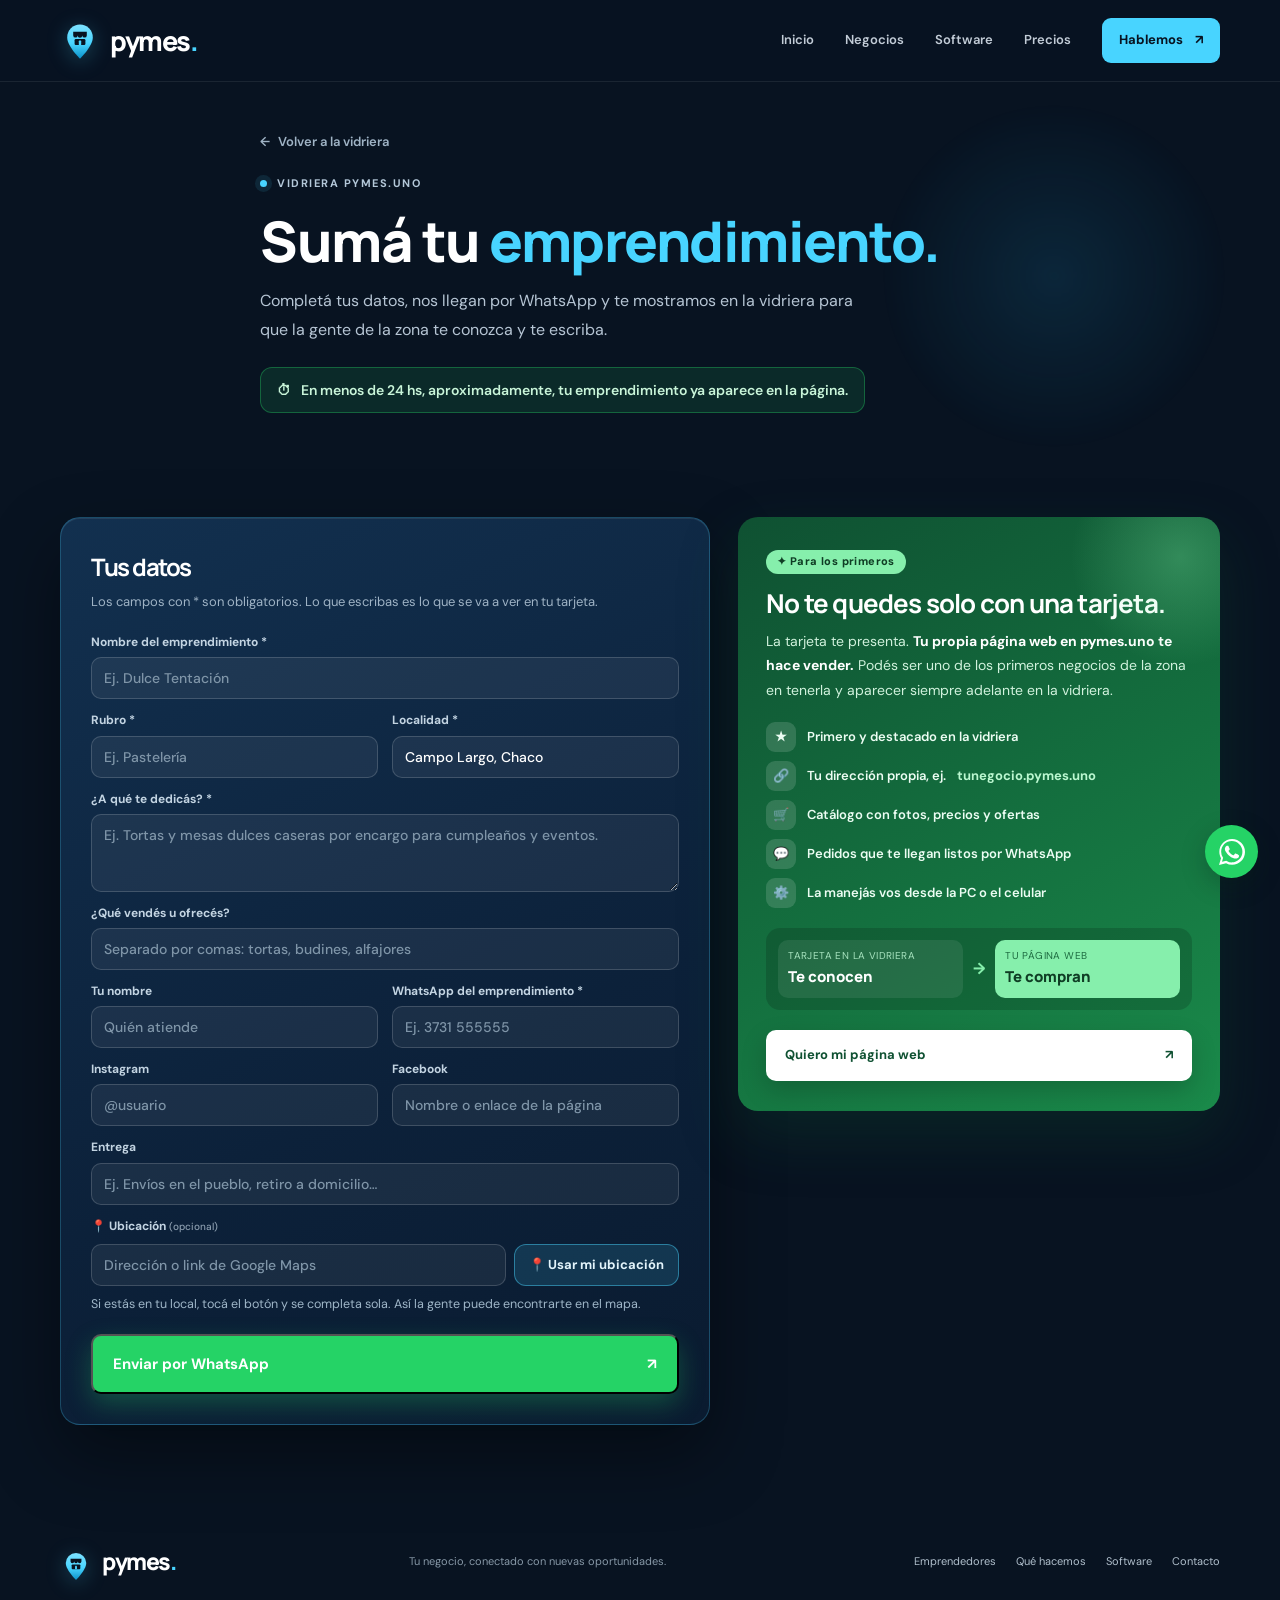
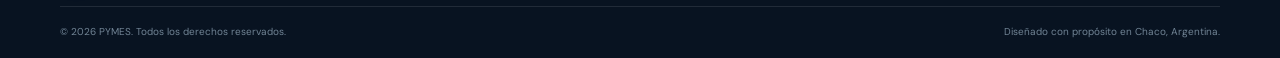
==== commit abf0380e: "Add files via upload" ====
--- a/sumate.html
+++ b/sumate.html
@@ -77,10 +77,17 @@
             <label>Instagram<input name="instagram" maxlength="40" placeholder="@usuario"></label>
             <label>Facebook<input name="facebook" maxlength="120" placeholder="Nombre o enlace de la página"></label>
             <label class="alta-full">Entrega<input name="entrega" maxlength="60" placeholder="Ej. Envíos en el pueblo, retiro a domicilio…"></label>
+            <div class="alta-full alta-ubi">
+              <label for="alta-ubicacion">📍 Ubicación <small>(opcional)</small></label>
+              <div class="alta-ubi-fila">
+                <input id="alta-ubicacion" name="ubicacion" maxlength="200" placeholder="Dirección o link de Google Maps">
+                <button type="button" class="alta-ubi-btn" id="alta-ubi-btn">📍 Usar mi ubicación</button>
+              </div>
+              <p class="alta-ubi-ayuda" id="alta-ubi-ayuda">Si estás en tu local, tocá el botón y se completa sola. Así la gente puede encontrarte en el mapa.</p>
+            </div>
           </div>
           <datalist id="alta-rubros"><option value="Pastelería"><option value="Comida casera"><option value="Ropa y accesorios"><option value="Artesanías"><option value="Belleza y estética"><option value="Servicios"><option value="Oficios"><option value="Almacén"><option value="Distribuidora"><option value="Plantas y jardín"><option value="Mascotas"><option value="Tecnología"></datalist>
 
-          <p class="alta-tip"><span aria-hidden="true">📷</span> Si tenés logo o una foto de tus productos, mandala en el mismo chat de WhatsApp.</p>
           <p class="alta-error" id="alta-error" hidden></p>
 
           <button type="submit" class="button sm-submit">Enviar por WhatsApp <span aria-hidden="true">↗</span></button>
--- a/simple.css
+++ b/simple.css
@@ -322,3 +322,82 @@
 .alta-tip{display:flex;align-items:center;gap:14px;margin:20px 0 0;padding:16px 18px;border-radius:14px;background:rgba(72,212,255,.1);border:1px solid rgba(72,212,255,.3);color:#e3f4fb!important;font-size:16px;font-weight:600;line-height:1.5}
 .alta-tip span{display:grid;place-items:center;flex-shrink:0;width:46px;height:46px;border-radius:12px;background:rgba(72,212,255,.18);font-size:24px}
 @media(max-width:760px){.alta-tip{font-size:15px;padding:14px}}
+
+/* Vidrio liviano: sin backdrop-filter ni blur (se trababa en el celu) */
+.gl-vidrio,.gl-vidrio .emp-card,.vd-marca,.hz-chips span{backdrop-filter:none!important;-webkit-backdrop-filter:none!important}
+.gl-manchas,.gl-reflejo{display:none!important}
+.gl-vidrio{background:radial-gradient(ellipse at 12% 0%,rgba(125,226,255,.14),transparent 55%),radial-gradient(ellipse at 95% 100%,rgba(196,181,253,.12),transparent 55%),linear-gradient(150deg,#10233a,#0b1a2d)!important;border:1px solid rgba(255,255,255,.14)!important;box-shadow:0 24px 50px rgba(0,0,0,.3),inset 0 1px 0 rgba(255,255,255,.18)!important}
+.gl-vidrio::before{background:linear-gradient(180deg,rgba(255,255,255,.05),transparent)!important}
+.gl-vidrio .emp-card:not(.emp-join){background:#fff!important}
+.vd-marca{background:rgba(255,255,255,.1)!important}
+
+/* Las tarjetas que salen por arriba se van subiendo, y las de abajo aparecen subiendo */
+.js .rv.arriba:not(.visto){transform:translateY(-40px) scale(.97)}
+.js .rv:not(.visto){transition-delay:0s!important;transition-duration:.5s,.6s}
+
+/* Menos animaciones: se apaga todo lo decorativo y solo queda el flotar lento de los dibujos principales */
+main *,main *::before,main *::after{animation:none!important}
+main .vd-local{animation:vd-flota 9s ease-in-out infinite!important}
+main .lt-lap,main .pt-grid,main .pw2-web{animation:flotar 8s ease-in-out infinite!important}
+main .lt-scan,main .pt-order,main .pw2-pedido{animation:flotar 8s ease-in-out -4s infinite!important}
+main .pw-phone{animation:flotar 9s ease-in-out -2s infinite!important}
+main .lt-barras i{animation:lt-laser 2.6s ease-in-out infinite!important}
+
+/* Tarjetas de negocios en distintos colores fríos (pastel, el texto oscuro se sigue leyendo bien) */
+.gl-vidrio .emp-card:not(.emp-join):not(.emp-vermas){border:1px solid transparent!important}
+.gl-vidrio .emp-card:not(.emp-join):not(.emp-vermas):nth-child(6n+1){background:linear-gradient(160deg,#e3f4ff,#cfeafc)!important;border-color:#a9d8f5!important}
+.gl-vidrio .emp-card:not(.emp-join):not(.emp-vermas):nth-child(6n+2){background:linear-gradient(160deg,#e2faf2,#c9f0e2)!important;border-color:#9fe0c8!important}
+.gl-vidrio .emp-card:not(.emp-join):not(.emp-vermas):nth-child(6n+3){background:linear-gradient(160deg,#ece8ff,#dcd5fd)!important;border-color:#c0b4f7!important}
+.gl-vidrio .emp-card:not(.emp-join):not(.emp-vermas):nth-child(6n+4){background:linear-gradient(160deg,#e0f8fb,#c6eef4)!important;border-color:#94dbe6!important}
+.gl-vidrio .emp-card:not(.emp-join):not(.emp-vermas):nth-child(6n+5){background:linear-gradient(160deg,#e6ecff,#d1dcfc)!important;border-color:#adc0f5!important}
+.gl-vidrio .emp-card:not(.emp-join):not(.emp-vermas):nth-child(6n+6){background:linear-gradient(160deg,#e4f6f0,#cdeee6)!important;border-color:#a3dccd!important}
+
+/* Tarjetas de negocios en colores fríos OSCUROS, con texto claro */
+.gl-vidrio .emp-card:not(.emp-join):not(.emp-vermas){color:#e6f1f8!important;box-shadow:0 14px 30px rgba(0,0,0,.35)!important}
+.gl-vidrio .emp-card:not(.emp-join):not(.emp-vermas):nth-child(6n+1){background:linear-gradient(160deg,#123a5c,#0c2740)!important;border-color:#2a5f8a!important}
+.gl-vidrio .emp-card:not(.emp-join):not(.emp-vermas):nth-child(6n+2){background:linear-gradient(160deg,#0f4a42,#09302c)!important;border-color:#25776a!important}
+.gl-vidrio .emp-card:not(.emp-join):not(.emp-vermas):nth-child(6n+3){background:linear-gradient(160deg,#2e2a68,#1d1a47)!important;border-color:#5a52a8!important}
+.gl-vidrio .emp-card:not(.emp-join):not(.emp-vermas):nth-child(6n+4){background:linear-gradient(160deg,#0d4656,#082f3b)!important;border-color:#247489!important}
+.gl-vidrio .emp-card:not(.emp-join):not(.emp-vermas):nth-child(6n+5){background:linear-gradient(160deg,#1e3470,#13224b)!important;border-color:#3f5cab!important}
+.gl-vidrio .emp-card:not(.emp-join):not(.emp-vermas):nth-child(6n+6){background:linear-gradient(160deg,#164a3b,#0d3026)!important;border-color:#2f7d66!important}
+.gl-vidrio .emp-card:not(.emp-join):not(.emp-vermas) h3{color:#fff!important}
+.gl-vidrio .emp-card:not(.emp-join):not(.emp-vermas) .emp-rubro{color:#7fdcff!important}
+.gl-vidrio .emp-card:not(.emp-join):not(.emp-vermas) .emp-desc{color:#cfdde8!important}
+.gl-vidrio .emp-card:not(.emp-join):not(.emp-vermas) .emp-info{color:#a9bccb!important}
+.gl-vidrio .emp-card:not(.emp-join):not(.emp-vermas) .emp-tags li{background:rgba(255,255,255,.1)!important;color:#d6f3ff!important}
+.gl-vidrio .emp-card:not(.emp-join):not(.emp-vermas) .emp-logo{background:rgba(255,255,255,.12)!important;color:#7fdcff!important}
+.gl-vidrio .emp-card:not(.emp-join):not(.emp-vermas) .emp-link{border-color:rgba(255,255,255,.22)!important;color:#fff!important}
+.gl-vidrio .emp-card:not(.emp-join):not(.emp-vermas) .emp-link:hover{background:rgba(255,255,255,.1)!important}
+.gl-vidrio .emp-card:not(.emp-join):not(.emp-vermas) .emp-wa{background:#25d366!important;border-color:#25d366!important}
+.gl-vidrio .emp-card:not(.emp-join):not(.emp-vermas) .emp-ig{color:#ff8fc8!important}
+.gl-vidrio .emp-card:not(.emp-join):not(.emp-vermas) .emp-fb{color:#8ab8ff!important}
+.gl-vidrio .emp-card:not(.emp-join):not(.emp-vermas) .emp-web{background:#48d4ff!important;border-color:#48d4ff!important;color:#081321!important}
+
+/* Tarjetas de ejemplo: aviso bien visible + botones bloqueados que muestran un cartelito */
+.emp-ejemplo::after{display:none!important}
+.gl-vidrio .emp-card.emp-ejemplo{border:2px dashed rgba(255,200,87,.7)!important}
+.emp-aviso{margin:-4px 0 12px;padding:7px 10px;border-radius:9px;background:#ffc857;color:#3a2600;font-size:12px;font-weight:800;letter-spacing:.2px;text-align:center;box-shadow:0 4px 12px rgba(255,200,87,.25)}
+.emp-link-off{pointer-events:auto!important;cursor:not-allowed!important;opacity:.6!important;font:inherit;font-size:12px;font-weight:700}
+.emp-link-off:hover{opacity:.85!important}
+.emp-toast{position:fixed;left:50%;bottom:24px;z-index:9999;display:grid;gap:4px;width:min(380px,calc(100% - 32px));padding:14px 18px;border-radius:14px;background:#ffc857;color:#3a2600;box-shadow:0 18px 40px rgba(0,0,0,.45);font-size:14px;line-height:1.4;opacity:0;transform:translate(-50%,20px);pointer-events:none;transition:opacity .25s,transform .25s}
+.emp-toast.ver{opacity:1;transform:translate(-50%,0);pointer-events:auto}
+.emp-toast b{font-size:15px}
+.emp-toast a{color:#3a2600;font-weight:800;text-decoration:underline}
+
+/* sumate.html: campo de ubicación con botón de GPS */
+.alta-ubi{display:grid;gap:8px}
+.alta-ubi>label{display:block}
+.alta-ubi small{font-weight:500;opacity:.7}
+.alta-ubi-fila{display:flex;gap:8px}
+.alta-ubi-fila input{flex:1;min-width:0}
+.alta-ubi-btn{flex-shrink:0;padding:0 14px;border-radius:12px;border:1px solid rgba(72,212,255,.45);background:rgba(72,212,255,.14);color:#e3f4fb;font:700 13px "DM Sans",sans-serif;cursor:pointer;white-space:nowrap}
+.alta-ubi-btn:hover{background:rgba(72,212,255,.24)}
+.alta-ubi-btn:disabled{opacity:.6;cursor:wait}
+.alta-ubi-ayuda{margin:0;font-size:12.5px;color:#9fb6c8}
+@media(max-width:520px){.alta-ubi-fila{flex-direction:column}.alta-ubi-btn{padding:11px}}
+
+/* Tarjetas: logo con emoji y botón de ubicación */
+.emp-logo.emp-logo-emoji{font-size:26px;color:#fff;background:linear-gradient(140deg,#1e5f8a,#123a5c)}
+.emp-ubi{display:block;margin-top:8px;text-align:center}
+.gl-vidrio .emp-card:not(.emp-join):not(.emp-vermas) .emp-ubi{background:rgba(255,200,87,.14)!important;border-color:rgba(255,200,87,.5)!important;color:#ffd98a!important}
+.gl-vidrio .emp-card:not(.emp-join):not(.emp-vermas) .emp-ubi:hover{background:rgba(255,200,87,.25)!important}
